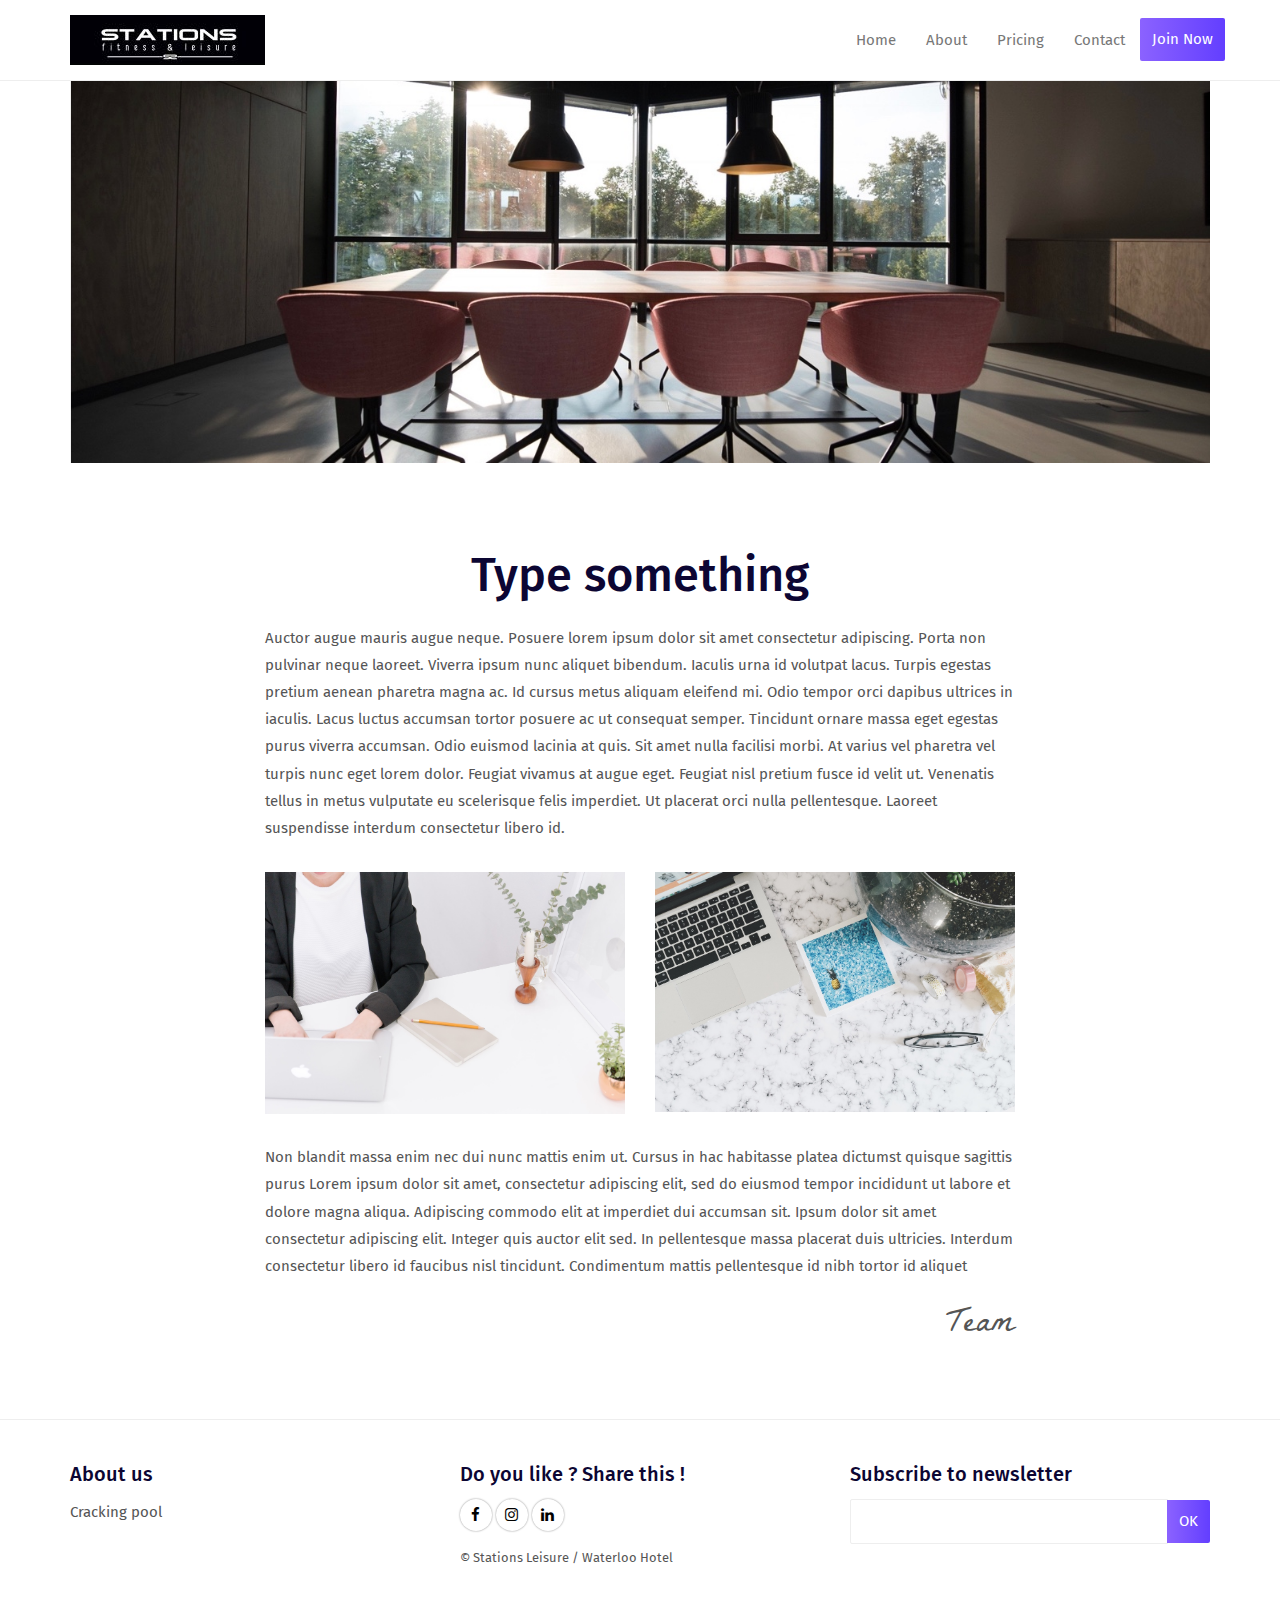
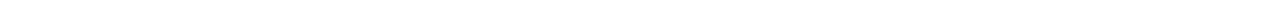
==== about.html @ 38d0b8b0 "Add files via upload" ====
<!DOCTYPE html>
<html lang="en">

<head>
  <meta charset="UTF-8">
  <meta content="IE=edge" http-equiv="X-UA-Compatible">
  <meta content="width=device-width,initial-scale=1" name="viewport">
  <meta content="description" name="description">
  <meta name="google" content="notranslate" />
  <meta content="Mashup templates have been developped by Orson.io team" name="author">

  <!-- Disable tap highlight on IE -->
  <meta name="msapplication-tap-highlight" content="no">
  
  <link href="./assets/apple-touch-icon.png" rel="apple-touch-icon">
  <link href="./assets/favicon.ico" rel="icon">

 

  <title>About</title>  

<link href="./main.a3f694c0.css" rel="stylesheet"></head>

<body>

 <!-- Add your content of header -->
<header>
  <nav class="navbar  navbar-fixed-top navbar-default">
    <div class="container">
      <div class="navbar-header">
        <button type="button" class="navbar-toggle uarr collapsed" data-toggle="collapse" data-target="#navbar-collapse-uarr">
          <span class="sr-only">Toggle navigation</span>
          <span class="icon-bar"></span>
          <span class="icon-bar"></span>
          <span class="icon-bar"></span>
        </button>
        <a class="navbar-brand" href="./index.html" title="">
          <img src="./assets/images/stations2.jpg" class="navbar-logo-img" alt="">
        </a>
      </div>

      <div class="collapse navbar-collapse" id="navbar-collapse-uarr">
        <ul class="nav navbar-nav navbar-right">
          <li><a href="./index.html" title="" class="active">Home</a></li>
          <li><a href="./about.html" title=""> About</a></li>
          <li><a href="./pricing.html" title=""> Pricing </a></li>
          <li><a href="./contact.html" title="">Contact</a></li>
          <li>
            <p>
              <a href="https://stationfitbyc.clubm.mobi/Member/Registration.mvc" class="btn btn-primary navbar-btn" title="">Join Now</a>
            </p>
          </li>
          
        </ul>
      </div>
    </div>
  </nav>
</header>




<div class="">
    <div class="container">
        <div class="row">

            <div class="col-xs-12">
               <img class="img-responsive" src="./assets/images/img-01.jpg">
            </div>
        </div>
    </div>
</div>

<div class="section-container">
    <div class="container">
        <div class="row">
               <div class="col-xs-12 col-md-8 col-md-offset-2">
                    <div class="text-center">
                    <h1>Type something</h1>
                     </div>   
                        <p class="section-container-spacer">Auctor augue mauris augue neque. Posuere lorem ipsum dolor sit amet consectetur adipiscing. Porta
                            non pulvinar neque laoreet. Viverra ipsum nunc aliquet bibendum. Iaculis urna id volutpat lacus.
                            Turpis egestas pretium aenean pharetra magna ac. Id cursus metus aliquam eleifend mi. Odio tempor
                            orci dapibus ultrices in iaculis. Lacus luctus accumsan tortor posuere ac ut consequat semper.
                            Tincidunt ornare massa eget egestas purus viverra accumsan. Odio euismod lacinia at quis. Sit
                            amet nulla facilisi morbi. At varius vel pharetra vel turpis nunc eget lorem dolor. Feugiat vivamus
                            at augue eget. Feugiat nisl pretium fusce id velit ut. Venenatis tellus in metus vulputate eu
                            scelerisque felis imperdiet. Ut placerat orci nulla pellentesque. Laoreet suspendisse interdum
                            consectetur libero id.
                        </p>

                    <div class="row section-container-spacer">
                        <div class="col-md-6">
                            <img class="img-responsive" src="./assets/images/img-03.jpg">
                        </div>
                        <div class="col-md-6">
                            <img class="img-responsive" src="./assets/images/img-02.jpg">
                        </div>
                    </div>

               </div>
               
                <div class="col-xs-12 col-md-8 col-md-offset-2">
              
                        <p>
                            Non blandit massa enim nec dui nunc mattis enim ut. Cursus in hac habitasse platea dictumst quisque sagittis
                            purus Lorem ipsum dolor sit amet, consectetur adipiscing elit, sed do eiusmod tempor incididunt
                            ut labore et dolore magna aliqua. Adipiscing commodo elit at imperdiet dui accumsan sit. Ipsum
                            dolor sit amet consectetur adipiscing elit. Integer quis auctor elit sed. In pellentesque massa
                            placerat duis ultricies. Interdum consectetur libero id faucibus nisl tincidunt. Condimentum
                            mattis pellentesque id nibh tortor id aliquet</p>
                            <small class="signature pull-right">Team</small>
                </div>
            </div>




        </div>

    </div>



</div>







<footer>
    <div class="section-container footer-container">
        <div class="container">
            <div class="row">
                    <div class="col-md-4">
                        <h4>About us</h4>
                        <p>Cracking pool</p>
                    </div>

                    <div class="col-md-4">
                        <h4>Do you like ? Share this !</h4>
                        <p>
                            <a href="https://www.facebook.com/stationsfitnessandleisure" class="social-round-icon white-round-icon fa-icon" title="">
                            <i class="fa fa-facebook" aria-hidden="true"></i>
                          </a>
                          <a href="https://www.instagram.com/stationsleisure/" class="social-round-icon white-round-icon fa-icon" title="">
                            <i class="fa fa-instagram" aria-hidden="true"></i>
                          </a>
                          <a href="https://www.linkedin.com/" class="social-round-icon white-round-icon fa-icon" title="">
                            <i class="fa fa-linkedin" aria-hidden="true"></i>
                          </a>
                        </p>
                        <p><small>© Stations Leisure / <a href="https://www.waterloo-hotel.info/" class="link-like-text">Waterloo Hotel</a></small></p>    
                    </div>

                    <div class="col-md-4">
                        <h4>Subscribe to newsletter</h4>
                        
                        <div class="form-group">
                            <div class="input-group">
                                <input type="text" class="form-control footer-input-text">
                                <div class="input-group-btn">
                                    <button type="button" class="btn btn-primary btn-newsletter ">OK</button>
                                </div>
                            </div>
                        </div>


                    </div>
            </div>
        </div>
    </div>
    </footer>

<script>
  document.addEventListener("DOMContentLoaded", function (event) {
    navActivePage();
  });
</script>

<!-- Google Analytics: change UA-XXXXX-X to be your site's ID 

<script>
  (function (i, s, o, g, r, a, m) {
    i['GoogleAnalyticsObject'] = r; i[r] = i[r] || function () {
      (i[r].q = i[r].q || []).push(arguments)
    }, i[r].l = 1 * new Date(); a = s.createElement(o),
      m = s.getElementsByTagName(o)[0]; a.async = 1; a.src = g; m.parentNode.insertBefore(a, m)
  })(window, document, 'script', '//www.google-analytics.com/analytics.js', 'ga');
  ga('create', 'UA-XXXXX-X', 'auto');
  ga('send', 'pageview');
</script>

--> 
<script type="text/javascript" src="./main.41beeca9.js"></script></body>

</html>
---- main.a3f694c0.css ----
@import url(https://fonts.googleapis.com/css?family=La+Belle+Aurore|Fira+Sans:400,700);@import url(https://maxcdn.bootstrapcdn.com/font-awesome/4.7.0/css/font-awesome.min.css);/*!
 * Bootstrap v3.3.7 (http://getbootstrap.com)
 * Copyright 2011-2016 Twitter, Inc.
 * Licensed under MIT (https://github.com/twbs/bootstrap/blob/master/LICENSE)
 */
/*! normalize.css v3.0.3 | MIT License | github.com/necolas/normalize.css */html{font-family:sans-serif;-ms-text-size-adjust:100%;-webkit-text-size-adjust:100%}body{margin:0}article,aside,details,figcaption,figure,footer,header,hgroup,main,menu,nav,section,summary{display:block}audio,canvas,progress,video{display:inline-block;vertical-align:baseline}audio:not([controls]){display:none;height:0}[hidden],template{display:none}a{background-color:transparent}a:active,a:hover{outline:0}abbr[title]{border-bottom:1px dotted}b,strong{font-weight:700}dfn{font-style:italic}h1{font-size:2em;margin:.67em 0}mark{background:#ff0;color:#000}small{font-size:80%}sub,sup{font-size:75%;line-height:0;position:relative;vertical-align:baseline}sup{top:-.5em}sub{bottom:-.25em}img{border:0}svg:not(:root){overflow:hidden}figure{margin:1em 40px}hr{box-sizing:content-box;height:0}pre{overflow:auto}code,kbd,pre,samp{font-family:monospace,monospace;font-size:1em}button,input,optgroup,select,textarea{color:inherit;font:inherit;margin:0}button{overflow:visible}button,select{text-transform:none}button,html input[type=button],input[type=reset],input[type=submit]{-webkit-appearance:button;cursor:pointer}button[disabled],html input[disabled]{cursor:default}button::-moz-focus-inner,input::-moz-focus-inner{border:0;padding:0}input{line-height:normal}input[type=checkbox],input[type=radio]{box-sizing:border-box;padding:0}input[type=number]::-webkit-inner-spin-button,input[type=number]::-webkit-outer-spin-button{height:auto}input[type=search]{-webkit-appearance:textfield;box-sizing:content-box}input[type=search]::-webkit-search-cancel-button,input[type=search]::-webkit-search-decoration{-webkit-appearance:none}fieldset{border:1px solid silver;margin:0 2px;padding:.35em .625em .75em}textarea{overflow:auto}optgroup{font-weight:700}table{border-collapse:collapse;border-spacing:0}td,th{padding:0}



/*! Source: https://github.com/h5bp/html5-boilerplate/blob/master/src/css/main.css */@media print{*,:after,:before{background:transparent!important;color:#000!important;box-shadow:none!important;text-shadow:none!important}a,a:visited{text-decoration:underline}a[href]:after{content:" (" attr(href) ")"}abbr[title]:after{content:" (" attr(title) ")"}a[href^="#"]:after,a[href^="javascript:"]:after{content:""}blockquote,pre{border:1px solid #999;page-break-inside:avoid}thead{display:table-header-group}img,tr{page-break-inside:avoid}img{max-width:100%!important}h2,h3,p{orphans:3;widows:3}h2,h3{page-break-after:avoid}.navbar{display:none}.btn>.caret,.dropup>.btn>.caret{border-top-color:#000!important}.label{border:1px solid #000}.table{border-collapse:collapse!important}.table td,.table th{background-color:#fff!important}.table-bordered td,.table-bordered th{border:1px solid #ddd!important}}*,:after,:before{-webkit-box-sizing:border-box;-moz-box-sizing:border-box;box-sizing:border-box}html{font-size:10px;-webkit-tap-highlight-color:transparent}body{font-family:Fira Sans,Helvetica,Arial,sans-serif;font-size:15px;line-height:1.81;color:#555;background-color:#fff}button,input,select,textarea{font-family:inherit;font-size:inherit;line-height:inherit}a{color:#8b62ff;text-decoration:none}a:focus,a:hover{color:#5216ff;text-decoration:underline}a:focus{outline:5px auto -webkit-focus-ring-color;outline-offset:-2px}figure{margin:0}img{vertical-align:middle}.img-responsive{display:block;max-width:100%;height:auto}.img-rounded{border-radius:2px}.img-thumbnail{padding:4px;line-height:1.81;background-color:#fff;border:1px solid #ddd;border-radius:2px;-webkit-transition:all .2s ease-in-out;-o-transition:all .2s ease-in-out;transition:all .2s ease-in-out;display:inline-block;max-width:100%;height:auto}.img-circle{border-radius:50%}hr{margin-top:27px;margin-bottom:27px;border:0;border-top:1px solid #eee}.sr-only{position:absolute;width:1px;height:1px;margin:-1px;padding:0;overflow:hidden;clip:rect(0,0,0,0);border:0}.sr-only-focusable:active,.sr-only-focusable:focus{position:static;width:auto;height:auto;margin:0;overflow:visible;clip:auto}[role=button]{cursor:pointer}.h1,.h2,.h3,.h4,.h5,.h6,h1,h2,h3,h4,h5,h6{font-family:inherit;font-weight:500;line-height:1.1;color:#0c0633}.h1 .small,.h1 small,.h2 .small,.h2 small,.h3 .small,.h3 small,.h4 .small,.h4 small,.h5 .small,.h5 small,.h6 .small,.h6 small,h1 .small,h1 small,h2 .small,h2 small,h3 .small,h3 small,h4 .small,h4 small,h5 .small,h5 small,h6 .small,h6 small{font-weight:400;line-height:1;color:#777}.h1,.h2,.h3,h1,h2,h3{margin-top:27px;margin-bottom:13.5px}.h1 .small,.h1 small,.h2 .small,.h2 small,.h3 .small,.h3 small,h1 .small,h1 small,h2 .small,h2 small,h3 .small,h3 small{font-size:65%}.h4,.h5,.h6,h4,h5,h6{margin-top:13.5px;margin-bottom:13.5px}.h4 .small,.h4 small,.h5 .small,.h5 small,.h6 .small,.h6 small,h4 .small,h4 small,h5 .small,h5 small,h6 .small,h6 small{font-size:75%}.h1,h1{font-size:47px}.h2,h2{font-size:35px}.h3,h3{font-size:27px}.h4,h4{font-size:20px}.h5,h5{font-size:15px}.h6,h6{font-size:13px}p{margin:0 0 13.5px}.lead{margin-bottom:27px;font-size:17px;font-weight:300;line-height:1.4}@media (min-width:768px){.lead{font-size:22.5px}}.small,small{font-size:86%}.mark,mark{background-color:#fcf8e3;padding:.2em}.text-left{text-align:left}.text-right{text-align:right}.text-center{text-align:center}.text-justify{text-align:justify}.text-nowrap{white-space:nowrap}.text-lowercase{text-transform:lowercase}.initialism,.text-uppercase{text-transform:uppercase}.text-capitalize{text-transform:capitalize}.text-muted{color:#777}.text-primary{color:#8b62ff}a.text-primary:focus,a.text-primary:hover{color:#652fff}.text-success{color:#fff}a.text-success:focus,a.text-success:hover{color:#e6e6e6}.text-info{color:#31708f}a.text-info:focus,a.text-info:hover{color:#245269}.text-warning{color:#8a6d3b}a.text-warning:focus,a.text-warning:hover{color:#66512c}.text-danger{color:#fff}a.text-danger:focus,a.text-danger:hover{color:#e6e6e6}.bg-primary{color:#fff;background-color:#8b62ff}a.bg-primary:focus,a.bg-primary:hover{background-color:#652fff}.bg-success{background-color:#005bff}a.bg-success:focus,a.bg-success:hover{background-color:#0049cc}.bg-info{background-color:#d9edf7}a.bg-info:focus,a.bg-info:hover{background-color:#afd9ee}.bg-warning{background-color:#fcf8e3}a.bg-warning:focus,a.bg-warning:hover{background-color:#f7ecb5}.bg-danger{background-color:#fe6767}a.bg-danger:focus,a.bg-danger:hover{background-color:#fe3434}.page-header{padding-bottom:12.5px;margin:54px 0 27px;border-bottom:1px solid #eee}ol,ul{margin-top:0;margin-bottom:13.5px}ol ol,ol ul,ul ol,ul ul{margin-bottom:0}.list-inline,.list-unstyled{padding-left:0;list-style:none}.list-inline{margin-left:-5px}.list-inline>li{display:inline-block;padding-left:5px;padding-right:5px}dl{margin-top:0;margin-bottom:27px}dd,dt{line-height:1.81}dt{font-weight:700}dd{margin-left:0}.dl-horizontal dd:after,.dl-horizontal dd:before{content:" ";display:table}.dl-horizontal dd:after{clear:both}@media (min-width:768px){.dl-horizontal dt{float:left;width:160px;clear:left;text-align:right;overflow:hidden;text-overflow:ellipsis;white-space:nowrap}.dl-horizontal dd{margin-left:180px}}abbr[data-original-title],abbr[title]{cursor:help;border-bottom:1px dotted #777}.initialism{font-size:90%}blockquote{padding:13.5px 27px;margin:0 0 27px;font-size:18.75px;border-left:5px solid #eee}blockquote ol:last-child,blockquote p:last-child,blockquote ul:last-child{margin-bottom:0}blockquote .small,blockquote footer,blockquote small{display:block;font-size:80%;line-height:1.81;color:#777}blockquote .small:before,blockquote footer:before,blockquote small:before{content:"\2014   \A0"}.blockquote-reverse,blockquote.pull-right{padding-right:15px;padding-left:0;border-right:5px solid #eee;border-left:0;text-align:right}.blockquote-reverse .small:before,.blockquote-reverse footer:before,.blockquote-reverse small:before,blockquote.pull-right .small:before,blockquote.pull-right footer:before,blockquote.pull-right small:before{content:""}.blockquote-reverse .small:after,.blockquote-reverse footer:after,.blockquote-reverse small:after,blockquote.pull-right .small:after,blockquote.pull-right footer:after,blockquote.pull-right small:after{content:"\A0   \2014"}address{margin-bottom:27px;font-style:normal;line-height:1.81}code,kbd,pre,samp{font-family:Menlo,Monaco,Consolas,Courier New,monospace}code{color:#c7254e;background-color:#f9f2f4}code,kbd{padding:2px 4px;font-size:90%;border-radius:2px}kbd{color:#fff;background-color:#333;box-shadow:inset 0 -1px 0 rgba(0,0,0,.25)}kbd kbd{padding:0;font-size:100%;font-weight:700;box-shadow:none}pre{display:block;padding:13px;margin:0 0 13.5px;font-size:14px;line-height:1.81;word-break:break-all;word-wrap:break-word;color:#333;background-color:#f5f5f5;border:1px solid #ccc;border-radius:2px}pre code{padding:0;font-size:inherit;color:inherit;white-space:pre-wrap;background-color:transparent;border-radius:0}.pre-scrollable{max-height:340px;overflow-y:scroll}.container{margin-right:auto;margin-left:auto;padding-left:15px;padding-right:15px}.container:after,.container:before{content:" ";display:table}.container:after{clear:both}@media (min-width:768px){.container{width:750px}}@media (min-width:992px){.container{width:970px}}@media (min-width:1200px){.container{width:1170px}}.container-fluid{margin-right:auto;margin-left:auto;padding-left:15px;padding-right:15px}.container-fluid:after,.container-fluid:before{content:" ";display:table}.container-fluid:after{clear:both}.row{margin-left:-15px;margin-right:-15px}.row:after,.row:before{content:" ";display:table}.row:after{clear:both}.col-lg-1,.col-lg-2,.col-lg-3,.col-lg-4,.col-lg-5,.col-lg-6,.col-lg-7,.col-lg-8,.col-lg-9,.col-lg-10,.col-lg-11,.col-lg-12,.col-md-1,.col-md-2,.col-md-3,.col-md-4,.col-md-5,.col-md-6,.col-md-7,.col-md-8,.col-md-9,.col-md-10,.col-md-11,.col-md-12,.col-sm-1,.col-sm-2,.col-sm-3,.col-sm-4,.col-sm-5,.col-sm-6,.col-sm-7,.col-sm-8,.col-sm-9,.col-sm-10,.col-sm-11,.col-sm-12,.col-xs-1,.col-xs-2,.col-xs-3,.col-xs-4,.col-xs-5,.col-xs-6,.col-xs-7,.col-xs-8,.col-xs-9,.col-xs-10,.col-xs-11,.col-xs-12{position:relative;min-height:1px;padding-left:15px;padding-right:15px}.col-xs-1,.col-xs-2,.col-xs-3,.col-xs-4,.col-xs-5,.col-xs-6,.col-xs-7,.col-xs-8,.col-xs-9,.col-xs-10,.col-xs-11,.col-xs-12{float:left}.col-xs-1{width:8.33333%}.col-xs-2{width:16.66667%}.col-xs-3{width:25%}.col-xs-4{width:33.33333%}.col-xs-5{width:41.66667%}.col-xs-6{width:50%}.col-xs-7{width:58.33333%}.col-xs-8{width:66.66667%}.col-xs-9{width:75%}.col-xs-10{width:83.33333%}.col-xs-11{width:91.66667%}.col-xs-12{width:100%}.col-xs-pull-0{right:auto}.col-xs-pull-1{right:8.33333%}.col-xs-pull-2{right:16.66667%}.col-xs-pull-3{right:25%}.col-xs-pull-4{right:33.33333%}.col-xs-pull-5{right:41.66667%}.col-xs-pull-6{right:50%}.col-xs-pull-7{right:58.33333%}.col-xs-pull-8{right:66.66667%}.col-xs-pull-9{right:75%}.col-xs-pull-10{right:83.33333%}.col-xs-pull-11{right:91.66667%}.col-xs-pull-12{right:100%}.col-xs-push-0{left:auto}.col-xs-push-1{left:8.33333%}.col-xs-push-2{left:16.66667%}.col-xs-push-3{left:25%}.col-xs-push-4{left:33.33333%}.col-xs-push-5{left:41.66667%}.col-xs-push-6{left:50%}.col-xs-push-7{left:58.33333%}.col-xs-push-8{left:66.66667%}.col-xs-push-9{left:75%}.col-xs-push-10{left:83.33333%}.col-xs-push-11{left:91.66667%}.col-xs-push-12{left:100%}.col-xs-offset-0{margin-left:0}.col-xs-offset-1{margin-left:8.33333%}.col-xs-offset-2{margin-left:16.66667%}.col-xs-offset-3{margin-left:25%}.col-xs-offset-4{margin-left:33.33333%}.col-xs-offset-5{margin-left:41.66667%}.col-xs-offset-6{margin-left:50%}.col-xs-offset-7{margin-left:58.33333%}.col-xs-offset-8{margin-left:66.66667%}.col-xs-offset-9{margin-left:75%}.col-xs-offset-10{margin-left:83.33333%}.col-xs-offset-11{margin-left:91.66667%}.col-xs-offset-12{margin-left:100%}@media (min-width:768px){.col-sm-1,.col-sm-2,.col-sm-3,.col-sm-4,.col-sm-5,.col-sm-6,.col-sm-7,.col-sm-8,.col-sm-9,.col-sm-10,.col-sm-11,.col-sm-12{float:left}.col-sm-1{width:8.33333%}.col-sm-2{width:16.66667%}.col-sm-3{width:25%}.col-sm-4{width:33.33333%}.col-sm-5{width:41.66667%}.col-sm-6{width:50%}.col-sm-7{width:58.33333%}.col-sm-8{width:66.66667%}.col-sm-9{width:75%}.col-sm-10{width:83.33333%}.col-sm-11{width:91.66667%}.col-sm-12{width:100%}.col-sm-pull-0{right:auto}.col-sm-pull-1{right:8.33333%}.col-sm-pull-2{right:16.66667%}.col-sm-pull-3{right:25%}.col-sm-pull-4{right:33.33333%}.col-sm-pull-5{right:41.66667%}.col-sm-pull-6{right:50%}.col-sm-pull-7{right:58.33333%}.col-sm-pull-8{right:66.66667%}.col-sm-pull-9{right:75%}.col-sm-pull-10{right:83.33333%}.col-sm-pull-11{right:91.66667%}.col-sm-pull-12{right:100%}.col-sm-push-0{left:auto}.col-sm-push-1{left:8.33333%}.col-sm-push-2{left:16.66667%}.col-sm-push-3{left:25%}.col-sm-push-4{left:33.33333%}.col-sm-push-5{left:41.66667%}.col-sm-push-6{left:50%}.col-sm-push-7{left:58.33333%}.col-sm-push-8{left:66.66667%}.col-sm-push-9{left:75%}.col-sm-push-10{left:83.33333%}.col-sm-push-11{left:91.66667%}.col-sm-push-12{left:100%}.col-sm-offset-0{margin-left:0}.col-sm-offset-1{margin-left:8.33333%}.col-sm-offset-2{margin-left:16.66667%}.col-sm-offset-3{margin-left:25%}.col-sm-offset-4{margin-left:33.33333%}.col-sm-offset-5{margin-left:41.66667%}.col-sm-offset-6{margin-left:50%}.col-sm-offset-7{margin-left:58.33333%}.col-sm-offset-8{margin-left:66.66667%}.col-sm-offset-9{margin-left:75%}.col-sm-offset-10{margin-left:83.33333%}.col-sm-offset-11{margin-left:91.66667%}.col-sm-offset-12{margin-left:100%}}@media (min-width:992px){.col-md-1,.col-md-2,.col-md-3,.col-md-4,.col-md-5,.col-md-6,.col-md-7,.col-md-8,.col-md-9,.col-md-10,.col-md-11,.col-md-12{float:left}.col-md-1{width:8.33333%}.col-md-2{width:16.66667%}.col-md-3{width:25%}.col-md-4{width:33.33333%}.col-md-5{width:41.66667%}.col-md-6{width:50%}.col-md-7{width:58.33333%}.col-md-8{width:66.66667%}.col-md-9{width:75%}.col-md-10{width:83.33333%}.col-md-11{width:91.66667%}.col-md-12{width:100%}.col-md-pull-0{right:auto}.col-md-pull-1{right:8.33333%}.col-md-pull-2{right:16.66667%}.col-md-pull-3{right:25%}.col-md-pull-4{right:33.33333%}.col-md-pull-5{right:41.66667%}.col-md-pull-6{right:50%}.col-md-pull-7{right:58.33333%}.col-md-pull-8{right:66.66667%}.col-md-pull-9{right:75%}.col-md-pull-10{right:83.33333%}.col-md-pull-11{right:91.66667%}.col-md-pull-12{right:100%}.col-md-push-0{left:auto}.col-md-push-1{left:8.33333%}.col-md-push-2{left:16.66667%}.col-md-push-3{left:25%}.col-md-push-4{left:33.33333%}.col-md-push-5{left:41.66667%}.col-md-push-6{left:50%}.col-md-push-7{left:58.33333%}.col-md-push-8{left:66.66667%}.col-md-push-9{left:75%}.col-md-push-10{left:83.33333%}.col-md-push-11{left:91.66667%}.col-md-push-12{left:100%}.col-md-offset-0{margin-left:0}.col-md-offset-1{margin-left:8.33333%}.col-md-offset-2{margin-left:16.66667%}.col-md-offset-3{margin-left:25%}.col-md-offset-4{margin-left:33.33333%}.col-md-offset-5{margin-left:41.66667%}.col-md-offset-6{margin-left:50%}.col-md-offset-7{margin-left:58.33333%}.col-md-offset-8{margin-left:66.66667%}.col-md-offset-9{margin-left:75%}.col-md-offset-10{margin-left:83.33333%}.col-md-offset-11{margin-left:91.66667%}.col-md-offset-12{margin-left:100%}}@media (min-width:1200px){.col-lg-1,.col-lg-2,.col-lg-3,.col-lg-4,.col-lg-5,.col-lg-6,.col-lg-7,.col-lg-8,.col-lg-9,.col-lg-10,.col-lg-11,.col-lg-12{float:left}.col-lg-1{width:8.33333%}.col-lg-2{width:16.66667%}.col-lg-3{width:25%}.col-lg-4{width:33.33333%}.col-lg-5{width:41.66667%}.col-lg-6{width:50%}.col-lg-7{width:58.33333%}.col-lg-8{width:66.66667%}.col-lg-9{width:75%}.col-lg-10{width:83.33333%}.col-lg-11{width:91.66667%}.col-lg-12{width:100%}.col-lg-pull-0{right:auto}.col-lg-pull-1{right:8.33333%}.col-lg-pull-2{right:16.66667%}.col-lg-pull-3{right:25%}.col-lg-pull-4{right:33.33333%}.col-lg-pull-5{right:41.66667%}.col-lg-pull-6{right:50%}.col-lg-pull-7{right:58.33333%}.col-lg-pull-8{right:66.66667%}.col-lg-pull-9{right:75%}.col-lg-pull-10{right:83.33333%}.col-lg-pull-11{right:91.66667%}.col-lg-pull-12{right:100%}.col-lg-push-0{left:auto}.col-lg-push-1{left:8.33333%}.col-lg-push-2{left:16.66667%}.col-lg-push-3{left:25%}.col-lg-push-4{left:33.33333%}.col-lg-push-5{left:41.66667%}.col-lg-push-6{left:50%}.col-lg-push-7{left:58.33333%}.col-lg-push-8{left:66.66667%}.col-lg-push-9{left:75%}.col-lg-push-10{left:83.33333%}.col-lg-push-11{left:91.66667%}.col-lg-push-12{left:100%}.col-lg-offset-0{margin-left:0}.col-lg-offset-1{margin-left:8.33333%}.col-lg-offset-2{margin-left:16.66667%}.col-lg-offset-3{margin-left:25%}.col-lg-offset-4{margin-left:33.33333%}.col-lg-offset-5{margin-left:41.66667%}.col-lg-offset-6{margin-left:50%}.col-lg-offset-7{margin-left:58.33333%}.col-lg-offset-8{margin-left:66.66667%}.col-lg-offset-9{margin-left:75%}.col-lg-offset-10{margin-left:83.33333%}.col-lg-offset-11{margin-left:91.66667%}.col-lg-offset-12{margin-left:100%}}table{background-color:transparent}caption{padding-top:8px;padding-bottom:8px;color:#777}caption,th{text-align:left}.table{width:100%;max-width:100%;margin-bottom:27px}.table>tbody>tr>td,.table>tbody>tr>th,.table>tfoot>tr>td,.table>tfoot>tr>th,.table>thead>tr>td,.table>thead>tr>th{padding:8px;line-height:1.81;vertical-align:top;border-top:1px solid #ddd}.table>thead>tr>th{vertical-align:bottom;border-bottom:2px solid #ddd}.table>caption+thead>tr:first-child>td,.table>caption+thead>tr:first-child>th,.table>colgroup+thead>tr:first-child>td,.table>colgroup+thead>tr:first-child>th,.table>thead:first-child>tr:first-child>td,.table>thead:first-child>tr:first-child>th{border-top:0}.table>tbody+tbody{border-top:2px solid #ddd}.table .table{background-color:#fff}.table-condensed>tbody>tr>td,.table-condensed>tbody>tr>th,.table-condensed>tfoot>tr>td,.table-condensed>tfoot>tr>th,.table-condensed>thead>tr>td,.table-condensed>thead>tr>th{padding:5px}.table-bordered,.table-bordered>tbody>tr>td,.table-bordered>tbody>tr>th,.table-bordered>tfoot>tr>td,.table-bordered>tfoot>tr>th,.table-bordered>thead>tr>td,.table-bordered>thead>tr>th{border:1px solid #ddd}.table-bordered>thead>tr>td,.table-bordered>thead>tr>th{border-bottom-width:2px}.table-striped>tbody>tr:nth-of-type(odd){background-color:#f9f9f9}.table-hover>tbody>tr:hover{background-color:#f5f5f5}table col[class*=col-]{position:static;float:none;display:table-column}table td[class*=col-],table th[class*=col-]{position:static;float:none;display:table-cell}.table>tbody>tr.active>td,.table>tbody>tr.active>th,.table>tbody>tr>td.active,.table>tbody>tr>th.active,.table>tfoot>tr.active>td,.table>tfoot>tr.active>th,.table>tfoot>tr>td.active,.table>tfoot>tr>th.active,.table>thead>tr.active>td,.table>thead>tr.active>th,.table>thead>tr>td.active,.table>thead>tr>th.active{background-color:#f5f5f5}.table-hover>tbody>tr.active:hover>td,.table-hover>tbody>tr.active:hover>th,.table-hover>tbody>tr:hover>.active,.table-hover>tbody>tr>td.active:hover,.table-hover>tbody>tr>th.active:hover{background-color:#e8e8e8}.table>tbody>tr.success>td,.table>tbody>tr.success>th,.table>tbody>tr>td.success,.table>tbody>tr>th.success,.table>tfoot>tr.success>td,.table>tfoot>tr.success>th,.table>tfoot>tr>td.success,.table>tfoot>tr>th.success,.table>thead>tr.success>td,.table>thead>tr.success>th,.table>thead>tr>td.success,.table>thead>tr>th.success{background-color:#005bff}.table-hover>tbody>tr.success:hover>td,.table-hover>tbody>tr.success:hover>th,.table-hover>tbody>tr:hover>.success,.table-hover>tbody>tr>td.success:hover,.table-hover>tbody>tr>th.success:hover{background-color:#0052e6}.table>tbody>tr.info>td,.table>tbody>tr.info>th,.table>tbody>tr>td.info,.table>tbody>tr>th.info,.table>tfoot>tr.info>td,.table>tfoot>tr.info>th,.table>tfoot>tr>td.info,.table>tfoot>tr>th.info,.table>thead>tr.info>td,.table>thead>tr.info>th,.table>thead>tr>td.info,.table>thead>tr>th.info{background-color:#d9edf7}.table-hover>tbody>tr.info:hover>td,.table-hover>tbody>tr.info:hover>th,.table-hover>tbody>tr:hover>.info,.table-hover>tbody>tr>td.info:hover,.table-hover>tbody>tr>th.info:hover{background-color:#c4e3f3}.table>tbody>tr.warning>td,.table>tbody>tr.warning>th,.table>tbody>tr>td.warning,.table>tbody>tr>th.warning,.table>tfoot>tr.warning>td,.table>tfoot>tr.warning>th,.table>tfoot>tr>td.warning,.table>tfoot>tr>th.warning,.table>thead>tr.warning>td,.table>thead>tr.warning>th,.table>thead>tr>td.warning,.table>thead>tr>th.warning{background-color:#fcf8e3}.table-hover>tbody>tr.warning:hover>td,.table-hover>tbody>tr.warning:hover>th,.table-hover>tbody>tr:hover>.warning,.table-hover>tbody>tr>td.warning:hover,.table-hover>tbody>tr>th.warning:hover{background-color:#faf2cc}.table>tbody>tr.danger>td,.table>tbody>tr.danger>th,.table>tbody>tr>td.danger,.table>tbody>tr>th.danger,.table>tfoot>tr.danger>td,.table>tfoot>tr.danger>th,.table>tfoot>tr>td.danger,.table>tfoot>tr>th.danger,.table>thead>tr.danger>td,.table>thead>tr.danger>th,.table>thead>tr>td.danger,.table>thead>tr>th.danger{background-color:#fe6767}.table-hover>tbody>tr.danger:hover>td,.table-hover>tbody>tr.danger:hover>th,.table-hover>tbody>tr:hover>.danger,.table-hover>tbody>tr>td.danger:hover,.table-hover>tbody>tr>th.danger:hover{background-color:#fe4e4e}.table-responsive{overflow-x:auto;min-height:.01%}@media screen and (max-width:767px){.table-responsive{width:100%;margin-bottom:20.25px;overflow-y:hidden;-ms-overflow-style:-ms-autohiding-scrollbar;border:1px solid #ddd}.table-responsive>.table{margin-bottom:0}.table-responsive>.table>tbody>tr>td,.table-responsive>.table>tbody>tr>th,.table-responsive>.table>tfoot>tr>td,.table-responsive>.table>tfoot>tr>th,.table-responsive>.table>thead>tr>td,.table-responsive>.table>thead>tr>th{white-space:nowrap}.table-responsive>.table-bordered{border:0}.table-responsive>.table-bordered>tbody>tr>td:first-child,.table-responsive>.table-bordered>tbody>tr>th:first-child,.table-responsive>.table-bordered>tfoot>tr>td:first-child,.table-responsive>.table-bordered>tfoot>tr>th:first-child,.table-responsive>.table-bordered>thead>tr>td:first-child,.table-responsive>.table-bordered>thead>tr>th:first-child{border-left:0}.table-responsive>.table-bordered>tbody>tr>td:last-child,.table-responsive>.table-bordered>tbody>tr>th:last-child,.table-responsive>.table-bordered>tfoot>tr>td:last-child,.table-responsive>.table-bordered>tfoot>tr>th:last-child,.table-responsive>.table-bordered>thead>tr>td:last-child,.table-responsive>.table-bordered>thead>tr>th:last-child{border-right:0}.table-responsive>.table-bordered>tbody>tr:last-child>td,.table-responsive>.table-bordered>tbody>tr:last-child>th,.table-responsive>.table-bordered>tfoot>tr:last-child>td,.table-responsive>.table-bordered>tfoot>tr:last-child>th{border-bottom:0}}fieldset{margin:0;min-width:0}fieldset,legend{padding:0;border:0}legend{display:block;width:100%;margin-bottom:27px;font-size:22.5px;line-height:inherit;color:#333;border-bottom:1px solid #e5e5e5}label{display:inline-block;max-width:100%;margin-bottom:5px;font-weight:700}input[type=search]{-webkit-box-sizing:border-box;-moz-box-sizing:border-box;box-sizing:border-box}input[type=checkbox],input[type=radio]{margin:4px 0 0;margin-top:1px\9;line-height:normal}input[type=file]{display:block}input[type=range]{display:block;width:100%}select[multiple],select[size]{height:auto}input[type=checkbox]:focus,input[type=file]:focus,input[type=radio]:focus{outline:5px auto -webkit-focus-ring-color;outline-offset:-2px}output{padding-top:9px}.form-control,output{display:block;font-size:15px;line-height:1.81;color:#555}.form-control{width:100%;height:45px;padding:8px 12px;background-color:#fff;background-image:none;border:1px solid #eee;border-radius:2px;-webkit-box-shadow:inset 0 1px 1px rgba(0,0,0,.075);box-shadow:inset 0 1px 1px rgba(0,0,0,.075);-webkit-transition:border-color .15s ease-in-out,box-shadow .15s ease-in-out;-o-transition:border-color ease-in-out .15s,box-shadow ease-in-out .15s;transition:border-color .15s ease-in-out,box-shadow .15s ease-in-out}.form-control:focus{border-color:#66afe9;outline:0;-webkit-box-shadow:inset 0 1px 1px rgba(0,0,0,.075),0 0 8px rgba(102,175,233,.6);box-shadow:inset 0 1px 1px rgba(0,0,0,.075),0 0 8px rgba(102,175,233,.6)}.form-control::-moz-placeholder{color:#999;opacity:1}.form-control:-ms-input-placeholder{color:#999}.form-control::-webkit-input-placeholder{color:#999}.form-control::-ms-expand{border:0;background-color:transparent}.form-control[disabled],.form-control[readonly],fieldset[disabled] .form-control{background-color:#eee;opacity:1}.form-control[disabled],fieldset[disabled] .form-control{cursor:not-allowed}textarea.form-control{height:auto}input[type=search]{-webkit-appearance:none}@media screen and (-webkit-min-device-pixel-ratio:0){input[type=date].form-control,input[type=datetime-local].form-control,input[type=month].form-control,input[type=time].form-control{line-height:45px}.input-group-sm>.input-group-btn>input[type=date].btn,.input-group-sm>.input-group-btn>input[type=datetime-local].btn,.input-group-sm>.input-group-btn>input[type=month].btn,.input-group-sm>.input-group-btn>input[type=time].btn,.input-group-sm>input[type=date].form-control,.input-group-sm>input[type=date].input-group-addon,.input-group-sm>input[type=datetime-local].form-control,.input-group-sm>input[type=datetime-local].input-group-addon,.input-group-sm>input[type=month].form-control,.input-group-sm>input[type=month].input-group-addon,.input-group-sm>input[type=time].form-control,.input-group-sm>input[type=time].input-group-addon,.input-group-sm input[type=date],.input-group-sm input[type=datetime-local],.input-group-sm input[type=month],.input-group-sm input[type=time],input[type=date].input-sm,input[type=datetime-local].input-sm,input[type=month].input-sm,input[type=time].input-sm{line-height:33px}.input-group-lg>.input-group-btn>input[type=date].btn,.input-group-lg>.input-group-btn>input[type=datetime-local].btn,.input-group-lg>.input-group-btn>input[type=month].btn,.input-group-lg>.input-group-btn>input[type=time].btn,.input-group-lg>input[type=date].form-control,.input-group-lg>input[type=date].input-group-addon,.input-group-lg>input[type=datetime-local].form-control,.input-group-lg>input[type=datetime-local].input-group-addon,.input-group-lg>input[type=month].form-control,.input-group-lg>input[type=month].input-group-addon,.input-group-lg>input[type=time].form-control,.input-group-lg>input[type=time].input-group-addon,.input-group-lg input[type=date],.input-group-lg input[type=datetime-local],.input-group-lg input[type=month],.input-group-lg input[type=time],input[type=date].input-lg,input[type=datetime-local].input-lg,input[type=month].input-lg,input[type=time].input-lg{line-height:52px}}.form-group{margin-bottom:15px}.checkbox,.radio{position:relative;display:block;margin-top:10px;margin-bottom:10px}.checkbox label,.radio label{min-height:27px;padding-left:20px;margin-bottom:0;font-weight:400;cursor:pointer}.checkbox-inline input[type=checkbox],.checkbox input[type=checkbox],.radio-inline input[type=radio],.radio input[type=radio]{position:absolute;margin-left:-20px;margin-top:4px\9}.checkbox+.checkbox,.radio+.radio{margin-top:-5px}.checkbox-inline,.radio-inline{position:relative;display:inline-block;padding-left:20px;margin-bottom:0;vertical-align:middle;font-weight:400;cursor:pointer}.checkbox-inline+.checkbox-inline,.radio-inline+.radio-inline{margin-top:0;margin-left:10px}.checkbox-inline.disabled,.checkbox.disabled label,.radio-inline.disabled,.radio.disabled label,fieldset[disabled] .checkbox-inline,fieldset[disabled] .checkbox label,fieldset[disabled] .radio-inline,fieldset[disabled] .radio label,fieldset[disabled] input[type=checkbox],fieldset[disabled] input[type=radio],input[type=checkbox].disabled,input[type=checkbox][disabled],input[type=radio].disabled,input[type=radio][disabled]{cursor:not-allowed}.form-control-static{padding-top:9px;padding-bottom:9px;margin-bottom:0;min-height:42px}.form-control-static.input-lg,.form-control-static.input-sm,.input-group-lg>.form-control-static.form-control,.input-group-lg>.form-control-static.input-group-addon,.input-group-lg>.input-group-btn>.form-control-static.btn,.input-group-sm>.form-control-static.form-control,.input-group-sm>.form-control-static.input-group-addon,.input-group-sm>.input-group-btn>.form-control-static.btn{padding-left:0;padding-right:0}.input-group-sm>.form-control,.input-group-sm>.input-group-addon,.input-group-sm>.input-group-btn>.btn,.input-sm{height:33px;padding:6px 10px;font-size:13px;line-height:1.5;border-radius:2px}.input-group-sm>.input-group-btn>select.btn,.input-group-sm>select.form-control,.input-group-sm>select.input-group-addon,select.input-sm{height:33px;line-height:33px}.input-group-sm>.input-group-btn>select[multiple].btn,.input-group-sm>.input-group-btn>textarea.btn,.input-group-sm>select[multiple].form-control,.input-group-sm>select[multiple].input-group-addon,.input-group-sm>textarea.form-control,.input-group-sm>textarea.input-group-addon,select[multiple].input-sm,textarea.input-sm{height:auto}.form-group-sm .form-control{height:33px;padding:6px 10px;font-size:13px;line-height:1.5;border-radius:2px}.form-group-sm select.form-control{height:33px;line-height:33px}.form-group-sm select[multiple].form-control,.form-group-sm textarea.form-control{height:auto}.form-group-sm .form-control-static{height:33px;min-height:40px;padding:7px 10px;font-size:13px;line-height:1.5}.input-group-lg>.form-control,.input-group-lg>.input-group-addon,.input-group-lg>.input-group-btn>.btn,.input-lg{height:52px;padding:12px 16px;font-size:19px;line-height:1.33333;border-radius:2px}.input-group-lg>.input-group-btn>select.btn,.input-group-lg>select.form-control,.input-group-lg>select.input-group-addon,select.input-lg{height:52px;line-height:52px}.input-group-lg>.input-group-btn>select[multiple].btn,.input-group-lg>.input-group-btn>textarea.btn,.input-group-lg>select[multiple].form-control,.input-group-lg>select[multiple].input-group-addon,.input-group-lg>textarea.form-control,.input-group-lg>textarea.input-group-addon,select[multiple].input-lg,textarea.input-lg{height:auto}.form-group-lg .form-control{height:52px;padding:12px 16px;font-size:19px;line-height:1.33333;border-radius:2px}.form-group-lg select.form-control{height:52px;line-height:52px}.form-group-lg select[multiple].form-control,.form-group-lg textarea.form-control{height:auto}.form-group-lg .form-control-static{height:52px;min-height:46px;padding:13px 16px;font-size:19px;line-height:1.33333}.has-feedback{position:relative}.has-feedback .form-control{padding-right:56.25px}.form-control-feedback{position:absolute;top:0;right:0;z-index:2;display:block;width:45px;height:45px;line-height:45px;text-align:center;pointer-events:none}.form-group-lg .form-control+.form-control-feedback,.input-group-lg+.form-control-feedback,.input-group-lg>.form-control+.form-control-feedback,.input-group-lg>.input-group-addon+.form-control-feedback,.input-group-lg>.input-group-btn>.btn+.form-control-feedback,.input-lg+.form-control-feedback{width:52px;height:52px;line-height:52px}.form-group-sm .form-control+.form-control-feedback,.input-group-sm+.form-control-feedback,.input-group-sm>.form-control+.form-control-feedback,.input-group-sm>.input-group-addon+.form-control-feedback,.input-group-sm>.input-group-btn>.btn+.form-control-feedback,.input-sm+.form-control-feedback{width:33px;height:33px;line-height:33px}.has-success .checkbox,.has-success .checkbox-inline,.has-success.checkbox-inline label,.has-success.checkbox label,.has-success .control-label,.has-success .help-block,.has-success .radio,.has-success .radio-inline,.has-success.radio-inline label,.has-success.radio label{color:#fff}.has-success .form-control{border-color:#fff;-webkit-box-shadow:inset 0 1px 1px rgba(0,0,0,.075);box-shadow:inset 0 1px 1px rgba(0,0,0,.075)}.has-success .form-control:focus{border-color:#e6e6e6;-webkit-box-shadow:inset 0 1px 1px rgba(0,0,0,.075),0 0 6px #fff;box-shadow:inset 0 1px 1px rgba(0,0,0,.075),0 0 6px #fff}.has-success .input-group-addon{color:#fff;border-color:#fff;background-color:#005bff}.has-success .form-control-feedback{color:#fff}.has-warning .checkbox,.has-warning .checkbox-inline,.has-warning.checkbox-inline label,.has-warning.checkbox label,.has-warning .control-label,.has-warning .help-block,.has-warning .radio,.has-warning .radio-inline,.has-warning.radio-inline label,.has-warning.radio label{color:#8a6d3b}.has-warning .form-control{border-color:#8a6d3b;-webkit-box-shadow:inset 0 1px 1px rgba(0,0,0,.075);box-shadow:inset 0 1px 1px rgba(0,0,0,.075)}.has-warning .form-control:focus{border-color:#66512c;-webkit-box-shadow:inset 0 1px 1px rgba(0,0,0,.075),0 0 6px #c0a16b;box-shadow:inset 0 1px 1px rgba(0,0,0,.075),0 0 6px #c0a16b}.has-warning .input-group-addon{color:#8a6d3b;border-color:#8a6d3b;background-color:#fcf8e3}.has-warning .form-control-feedback{color:#8a6d3b}.has-error .checkbox,.has-error .checkbox-inline,.has-error.checkbox-inline label,.has-error.checkbox label,.has-error .control-label,.has-error .help-block,.has-error .radio,.has-error .radio-inline,.has-error.radio-inline label,.has-error.radio label{color:#fff}.has-error .form-control{border-color:#fff;-webkit-box-shadow:inset 0 1px 1px rgba(0,0,0,.075);box-shadow:inset 0 1px 1px rgba(0,0,0,.075)}.has-error .form-control:focus{border-color:#e6e6e6;-webkit-box-shadow:inset 0 1px 1px rgba(0,0,0,.075),0 0 6px #fff;box-shadow:inset 0 1px 1px rgba(0,0,0,.075),0 0 6px #fff}.has-error .input-group-addon{color:#fff;border-color:#fff;background-color:#fe6767}.has-error .form-control-feedback{color:#fff}.has-feedback label~.form-control-feedback{top:32px}.has-feedback label.sr-only~.form-control-feedback{top:0}.help-block{display:block;margin-top:5px;margin-bottom:10px;color:#959595}@media (min-width:768px){.form-inline .form-group{display:inline-block;margin-bottom:0;vertical-align:middle}.form-inline .form-control{display:inline-block;width:auto;vertical-align:middle}.form-inline .form-control-static{display:inline-block}.form-inline .input-group{display:inline-table;vertical-align:middle}.form-inline .input-group .form-control,.form-inline .input-group .input-group-addon,.form-inline .input-group .input-group-btn{width:auto}.form-inline .input-group>.form-control{width:100%}.form-inline .control-label{margin-bottom:0;vertical-align:middle}.form-inline .checkbox,.form-inline .radio{display:inline-block;margin-top:0;margin-bottom:0;vertical-align:middle}.form-inline .checkbox label,.form-inline .radio label{padding-left:0}.form-inline .checkbox input[type=checkbox],.form-inline .radio input[type=radio]{position:relative;margin-left:0}.form-inline .has-feedback .form-control-feedback{top:0}}.form-horizontal .checkbox,.form-horizontal .checkbox-inline,.form-horizontal .radio,.form-horizontal .radio-inline{margin-top:0;margin-bottom:0;padding-top:9px}.form-horizontal .checkbox,.form-horizontal .radio{min-height:36px}.form-horizontal .form-group{margin-left:-15px;margin-right:-15px}.form-horizontal .form-group:after,.form-horizontal .form-group:before{content:" ";display:table}.form-horizontal .form-group:after{clear:both}@media (min-width:768px){.form-horizontal .control-label{text-align:right;margin-bottom:0;padding-top:9px}}.form-horizontal .has-feedback .form-control-feedback{right:15px}@media (min-width:768px){.form-horizontal .form-group-lg .control-label{padding-top:13px;font-size:19px}}@media (min-width:768px){.form-horizontal .form-group-sm .control-label{padding-top:7px;font-size:13px}}.btn{display:inline-block;margin-bottom:0;font-weight:400;text-align:center;vertical-align:middle;touch-action:manipulation;cursor:pointer;background-image:none;border:1px solid transparent;white-space:nowrap;padding:8px 12px;font-size:15px;line-height:1.81;border-radius:2px;-webkit-user-select:none;-moz-user-select:none;-ms-user-select:none;user-select:none}.btn.active.focus,.btn.active:focus,.btn.focus,.btn:active.focus,.btn:active:focus,.btn:focus{outline:5px auto -webkit-focus-ring-color;outline-offset:-2px}.btn.focus,.btn:focus,.btn:hover{color:#333;text-decoration:none}.btn.active,.btn:active{outline:0;background-image:none;-webkit-box-shadow:inset 0 3px 5px rgba(0,0,0,.125);box-shadow:inset 0 3px 5px rgba(0,0,0,.125)}.btn.disabled,.btn[disabled],fieldset[disabled] .btn{cursor:not-allowed;opacity:.65;filter:alpha(opacity=65);-webkit-box-shadow:none;box-shadow:none}a.btn.disabled,fieldset[disabled] a.btn{pointer-events:none}.btn-default{color:#333;background-color:#fff;border-color:#ccc}.btn-default.focus,.btn-default:focus{color:#333;background-color:#e6e6e6;border-color:#8c8c8c}.btn-default.active,.btn-default:active,.btn-default:hover,.open>.btn-default.dropdown-toggle{color:#333;background-color:#e6e6e6;border-color:#adadad}.btn-default.active.focus,.btn-default.active:focus,.btn-default.active:hover,.btn-default:active.focus,.btn-default:active:focus,.btn-default:active:hover,.open>.btn-default.dropdown-toggle.focus,.open>.btn-default.dropdown-toggle:focus,.open>.btn-default.dropdown-toggle:hover{color:#333;background-color:#d4d4d4;border-color:#8c8c8c}.btn-default.active,.btn-default:active,.open>.btn-default.dropdown-toggle{background-image:none}.btn-default.disabled.focus,.btn-default.disabled:focus,.btn-default.disabled:hover,.btn-default[disabled].focus,.btn-default[disabled]:focus,.btn-default[disabled]:hover,fieldset[disabled] .btn-default.focus,fieldset[disabled] .btn-default:focus,fieldset[disabled] .btn-default:hover{background-color:#fff;border-color:#ccc}.btn-default .badge{color:#fff;background-color:#333}.btn-primary{color:#fff;background-color:#8b62ff;border-color:#8b62ff}.btn-primary.focus,.btn-primary:focus{color:#fff;background-color:#652fff;border-color:#3b00e2}.btn-primary.active,.btn-primary:active,.btn-primary:hover,.open>.btn-primary.dropdown-toggle{color:#fff;background-color:#652fff;border-color:#5e25ff}.btn-primary.active.focus,.btn-primary.active:focus,.btn-primary.active:hover,.btn-primary:active.focus,.btn-primary:active:focus,.btn-primary:active:hover,.open>.btn-primary.dropdown-toggle.focus,.open>.btn-primary.dropdown-toggle:focus,.open>.btn-primary.dropdown-toggle:hover{color:#fff;background-color:#4b0bff;border-color:#3b00e2}.btn-primary.active,.btn-primary:active,.open>.btn-primary.dropdown-toggle{background-image:none}.btn-primary.disabled.focus,.btn-primary.disabled:focus,.btn-primary.disabled:hover,.btn-primary[disabled].focus,.btn-primary[disabled]:focus,.btn-primary[disabled]:hover,fieldset[disabled] .btn-primary.focus,fieldset[disabled] .btn-primary:focus,fieldset[disabled] .btn-primary:hover{background-color:#8b62ff;border-color:#8b62ff}.btn-primary .badge{color:#8b62ff;background-color:#fff}.btn-success{color:#fff;background-color:#5cb85c;border-color:#5cb85c}.btn-success.focus,.btn-success:focus{color:#fff;background-color:#449d44;border-color:#2d672d}.btn-success.active,.btn-success:active,.btn-success:hover,.open>.btn-success.dropdown-toggle{color:#fff;background-color:#449d44;border-color:#419641}.btn-success.active.focus,.btn-success.active:focus,.btn-success.active:hover,.btn-success:active.focus,.btn-success:active:focus,.btn-success:active:hover,.open>.btn-success.dropdown-toggle.focus,.open>.btn-success.dropdown-toggle:focus,.open>.btn-success.dropdown-toggle:hover{color:#fff;background-color:#398439;border-color:#2d672d}.btn-success.active,.btn-success:active,.open>.btn-success.dropdown-toggle{background-image:none}.btn-success.disabled.focus,.btn-success.disabled:focus,.btn-success.disabled:hover,.btn-success[disabled].focus,.btn-success[disabled]:focus,.btn-success[disabled]:hover,fieldset[disabled] .btn-success.focus,fieldset[disabled] .btn-success:focus,fieldset[disabled] .btn-success:hover{background-color:#5cb85c;border-color:#5cb85c}.btn-success .badge{color:#5cb85c;background-color:#fff}.btn-info{color:#fff;background-color:#ffc105;border-color:#ffc105}.btn-info.focus,.btn-info:focus{color:#fff;background-color:#d19d00;border-color:#856400}.btn-info.active,.btn-info:active,.btn-info:hover,.open>.btn-info.dropdown-toggle{color:#fff;background-color:#d19d00;border-color:#c79500}.btn-info.active.focus,.btn-info.active:focus,.btn-info.active:hover,.btn-info:active.focus,.btn-info:active:focus,.btn-info:active:hover,.open>.btn-info.dropdown-toggle.focus,.open>.btn-info.dropdown-toggle:focus,.open>.btn-info.dropdown-toggle:hover{color:#fff;background-color:#ad8200;border-color:#856400}.btn-info.active,.btn-info:active,.open>.btn-info.dropdown-toggle{background-image:none}.btn-info.disabled.focus,.btn-info.disabled:focus,.btn-info.disabled:hover,.btn-info[disabled].focus,.btn-info[disabled]:focus,.btn-info[disabled]:hover,fieldset[disabled] .btn-info.focus,fieldset[disabled] .btn-info:focus,fieldset[disabled] .btn-info:hover{background-color:#ffc105;border-color:#ffc105}.btn-info .badge{color:#ffc105;background-color:#fff}.btn-warning{color:#fff;background-color:#f0ad4e;border-color:#f0ad4e}.btn-warning.focus,.btn-warning:focus{color:#fff;background-color:#ec971f;border-color:#b06d0f}.btn-warning.active,.btn-warning:active,.btn-warning:hover,.open>.btn-warning.dropdown-toggle{color:#fff;background-color:#ec971f;border-color:#eb9316}.btn-warning.active.focus,.btn-warning.active:focus,.btn-warning.active:hover,.btn-warning:active.focus,.btn-warning:active:focus,.btn-warning:active:hover,.open>.btn-warning.dropdown-toggle.focus,.open>.btn-warning.dropdown-toggle:focus,.open>.btn-warning.dropdown-toggle:hover{color:#fff;background-color:#d58512;border-color:#b06d0f}.btn-warning.active,.btn-warning:active,.open>.btn-warning.dropdown-toggle{background-image:none}.btn-warning.disabled.focus,.btn-warning.disabled:focus,.btn-warning.disabled:hover,.btn-warning[disabled].focus,.btn-warning[disabled]:focus,.btn-warning[disabled]:hover,fieldset[disabled] .btn-warning.focus,fieldset[disabled] .btn-warning:focus,fieldset[disabled] .btn-warning:hover{background-color:#f0ad4e;border-color:#f0ad4e}.btn-warning .badge{color:#f0ad4e;background-color:#fff}.btn-danger{color:#fff;background-color:#d9534f;border-color:#d9534f}.btn-danger.focus,.btn-danger:focus{color:#fff;background-color:#c9302c;border-color:#8b211e}.btn-danger.active,.btn-danger:active,.btn-danger:hover,.open>.btn-danger.dropdown-toggle{color:#fff;background-color:#c9302c;border-color:#c12e2a}.btn-danger.active.focus,.btn-danger.active:focus,.btn-danger.active:hover,.btn-danger:active.focus,.btn-danger:active:focus,.btn-danger:active:hover,.open>.btn-danger.dropdown-toggle.focus,.open>.btn-danger.dropdown-toggle:focus,.open>.btn-danger.dropdown-toggle:hover{color:#fff;background-color:#ac2925;border-color:#8b211e}.btn-danger.active,.btn-danger:active,.open>.btn-danger.dropdown-toggle{background-image:none}.btn-danger.disabled.focus,.btn-danger.disabled:focus,.btn-danger.disabled:hover,.btn-danger[disabled].focus,.btn-danger[disabled]:focus,.btn-danger[disabled]:hover,fieldset[disabled] .btn-danger.focus,fieldset[disabled] .btn-danger:focus,fieldset[disabled] .btn-danger:hover{background-color:#d9534f;border-color:#d9534f}.btn-danger .badge{color:#d9534f;background-color:#fff}.btn-link{color:#8b62ff;font-weight:400;border-radius:0}.btn-link,.btn-link.active,.btn-link:active,.btn-link[disabled],fieldset[disabled] .btn-link{background-color:transparent;-webkit-box-shadow:none;box-shadow:none}.btn-link,.btn-link:active,.btn-link:focus,.btn-link:hover{border-color:transparent}.btn-link:focus,.btn-link:hover{color:#5216ff;text-decoration:underline;background-color:transparent}.btn-link[disabled]:focus,.btn-link[disabled]:hover,fieldset[disabled] .btn-link:focus,fieldset[disabled] .btn-link:hover{color:#777;text-decoration:none}.btn-group-lg>.btn,.btn-lg{padding:12px 16px;font-size:19px;line-height:1.33333;border-radius:2px}.btn-group-sm>.btn,.btn-sm{padding:6px 10px;font-size:13px;line-height:1.5;border-radius:2px}.btn-group-xs>.btn,.btn-xs{padding:1px 5px;font-size:13px;line-height:1.5;border-radius:2px}.btn-block{display:block;width:100%}.btn-block+.btn-block{margin-top:5px}input[type=button].btn-block,input[type=reset].btn-block,input[type=submit].btn-block{width:100%}.fade{opacity:0;-webkit-transition:opacity .15s linear;-o-transition:opacity .15s linear;transition:opacity .15s linear}.fade.in{opacity:1}.collapse{display:none}.collapse.in{display:block}tr.collapse.in{display:table-row}tbody.collapse.in{display:table-row-group}.collapsing{position:relative;height:0;overflow:hidden;-webkit-transition-property:height,visibility;transition-property:height,visibility;-webkit-transition-duration:.35s;transition-duration:.35s;-webkit-transition-timing-function:ease;transition-timing-function:ease}.caret{display:inline-block;width:0;height:0;margin-left:2px;vertical-align:middle;border-top:4px dashed;border-top:4px solid\9;border-right:4px solid transparent;border-left:4px solid transparent}.dropdown,.dropup{position:relative}.dropdown-toggle:focus{outline:0}.dropdown-menu{position:absolute;top:100%;left:0;z-index:1000;display:none;float:left;min-width:160px;padding:5px 0;margin:2px 0 0;list-style:none;font-size:15px;text-align:left;background-color:#fff;border:1px solid #ccc;border:1px solid rgba(0,0,0,.15);border-radius:2px;-webkit-box-shadow:0 6px 12px rgba(0,0,0,.175);box-shadow:0 6px 12px rgba(0,0,0,.175);background-clip:padding-box}.dropdown-menu.pull-right{right:0;left:auto}.dropdown-menu .divider{height:1px;margin:12.5px 0;overflow:hidden;background-color:#e5e5e5}.dropdown-menu>li>a{display:block;padding:3px 20px;clear:both;font-weight:400;line-height:1.81;color:#333;white-space:nowrap}.dropdown-menu>li>a:focus,.dropdown-menu>li>a:hover{text-decoration:none;color:#262626;background-color:#f5f5f5}.dropdown-menu>.active>a,.dropdown-menu>.active>a:focus,.dropdown-menu>.active>a:hover{color:#fff;text-decoration:none;outline:0;background-color:#8b62ff}.dropdown-menu>.disabled>a,.dropdown-menu>.disabled>a:focus,.dropdown-menu>.disabled>a:hover{color:#777}.dropdown-menu>.disabled>a:focus,.dropdown-menu>.disabled>a:hover{text-decoration:none;background-color:transparent;background-image:none;filter:progid:DXImageTransform.Microsoft.gradient(enabled = false);cursor:not-allowed}.open>.dropdown-menu{display:block}.open>a{outline:0}.dropdown-menu-right{left:auto;right:0}.dropdown-menu-left{left:0;right:auto}.dropdown-header{display:block;padding:3px 20px;font-size:13px;line-height:1.81;color:#777;white-space:nowrap}.dropdown-backdrop{position:fixed;left:0;right:0;bottom:0;top:0;z-index:990}.pull-right>.dropdown-menu{right:0;left:auto}.dropup .caret,.navbar-fixed-bottom .dropdown .caret{border-top:0;border-bottom:4px dashed;border-bottom:4px solid\9;content:""}.dropup .dropdown-menu,.navbar-fixed-bottom .dropdown .dropdown-menu{top:auto;bottom:100%;margin-bottom:2px}@media (min-width:768px){.navbar-right .dropdown-menu{right:0;left:auto}.navbar-right .dropdown-menu-left{left:0;right:auto}}.btn-group,.btn-group-vertical{position:relative;display:inline-block;vertical-align:middle}.btn-group-vertical>.btn,.btn-group>.btn{position:relative;float:left}.btn-group-vertical>.btn.active,.btn-group-vertical>.btn:active,.btn-group-vertical>.btn:focus,.btn-group-vertical>.btn:hover,.btn-group>.btn.active,.btn-group>.btn:active,.btn-group>.btn:focus,.btn-group>.btn:hover{z-index:2}.btn-group .btn+.btn,.btn-group .btn+.btn-group,.btn-group .btn-group+.btn,.btn-group .btn-group+.btn-group{margin-left:-1px}.btn-toolbar{margin-left:-5px}.btn-toolbar:after,.btn-toolbar:before{content:" ";display:table}.btn-toolbar:after{clear:both}.btn-toolbar .btn,.btn-toolbar .btn-group,.btn-toolbar .input-group{float:left}.btn-toolbar>.btn,.btn-toolbar>.btn-group,.btn-toolbar>.input-group{margin-left:5px}.btn-group>.btn:not(:first-child):not(:last-child):not(.dropdown-toggle){border-radius:0}.btn-group>.btn:first-child{margin-left:0}.btn-group>.btn:first-child:not(:last-child):not(.dropdown-toggle){border-bottom-right-radius:0;border-top-right-radius:0}.btn-group>.btn:last-child:not(:first-child),.btn-group>.dropdown-toggle:not(:first-child){border-bottom-left-radius:0;border-top-left-radius:0}.btn-group>.btn-group{float:left}.btn-group>.btn-group:not(:first-child):not(:last-child)>.btn{border-radius:0}.btn-group>.btn-group:first-child:not(:last-child)>.btn:last-child,.btn-group>.btn-group:first-child:not(:last-child)>.dropdown-toggle{border-bottom-right-radius:0;border-top-right-radius:0}.btn-group>.btn-group:last-child:not(:first-child)>.btn:first-child{border-bottom-left-radius:0;border-top-left-radius:0}.btn-group .dropdown-toggle:active,.btn-group.open .dropdown-toggle{outline:0}.btn-group>.btn+.dropdown-toggle{padding-left:8px;padding-right:8px}.btn-group-lg.btn-group>.btn+.dropdown-toggle,.btn-group>.btn-lg+.dropdown-toggle{padding-left:12px;padding-right:12px}.btn-group.open .dropdown-toggle{-webkit-box-shadow:inset 0 3px 5px rgba(0,0,0,.125);box-shadow:inset 0 3px 5px rgba(0,0,0,.125)}.btn-group.open .dropdown-toggle.btn-link{-webkit-box-shadow:none;box-shadow:none}.btn .caret{margin-left:0}.btn-group-lg>.btn .caret,.btn-lg .caret{border-width:5px 5px 0;border-bottom-width:0}.dropup .btn-group-lg>.btn .caret,.dropup .btn-lg .caret{border-width:0 5px 5px}.btn-group-vertical>.btn,.btn-group-vertical>.btn-group,.btn-group-vertical>.btn-group>.btn{display:block;float:none;width:100%;max-width:100%}.btn-group-vertical>.btn-group:after,.btn-group-vertical>.btn-group:before{content:" ";display:table}.btn-group-vertical>.btn-group:after{clear:both}.btn-group-vertical>.btn-group>.btn{float:none}.btn-group-vertical>.btn+.btn,.btn-group-vertical>.btn+.btn-group,.btn-group-vertical>.btn-group+.btn,.btn-group-vertical>.btn-group+.btn-group{margin-top:-1px;margin-left:0}.btn-group-vertical>.btn:not(:first-child):not(:last-child){border-radius:0}.btn-group-vertical>.btn:first-child:not(:last-child){border-top-right-radius:2px;border-top-left-radius:2px;border-bottom-right-radius:0;border-bottom-left-radius:0}.btn-group-vertical>.btn:last-child:not(:first-child){border-top-right-radius:0;border-top-left-radius:0;border-bottom-right-radius:2px;border-bottom-left-radius:2px}.btn-group-vertical>.btn-group:not(:first-child):not(:last-child)>.btn{border-radius:0}.btn-group-vertical>.btn-group:first-child:not(:last-child)>.btn:last-child,.btn-group-vertical>.btn-group:first-child:not(:last-child)>.dropdown-toggle{border-bottom-right-radius:0;border-bottom-left-radius:0}.btn-group-vertical>.btn-group:last-child:not(:first-child)>.btn:first-child{border-top-right-radius:0;border-top-left-radius:0}.btn-group-justified{display:table;width:100%;table-layout:fixed;border-collapse:separate}.btn-group-justified>.btn,.btn-group-justified>.btn-group{float:none;display:table-cell;width:1%}.btn-group-justified>.btn-group .btn{width:100%}.btn-group-justified>.btn-group .dropdown-menu{left:auto}[data-toggle=buttons]>.btn-group>.btn input[type=checkbox],[data-toggle=buttons]>.btn-group>.btn input[type=radio],[data-toggle=buttons]>.btn input[type=checkbox],[data-toggle=buttons]>.btn input[type=radio]{position:absolute;clip:rect(0,0,0,0);pointer-events:none}.input-group{position:relative;display:table;border-collapse:separate}.input-group[class*=col-]{float:none;padding-left:0;padding-right:0}.input-group .form-control{position:relative;z-index:2;float:left;width:100%;margin-bottom:0}.input-group .form-control:focus{z-index:3}.input-group-addon,.input-group-btn,.input-group .form-control{display:table-cell}.input-group-addon:not(:first-child):not(:last-child),.input-group-btn:not(:first-child):not(:last-child),.input-group .form-control:not(:first-child):not(:last-child){border-radius:0}.input-group-addon,.input-group-btn{width:1%;white-space:nowrap;vertical-align:middle}.input-group-addon{padding:8px 12px;font-size:15px;font-weight:400;line-height:1;color:#555;text-align:center;background-color:#eee;border:1px solid #eee;border-radius:2px}.input-group-addon.input-sm,.input-group-sm>.input-group-addon,.input-group-sm>.input-group-btn>.input-group-addon.btn{padding:6px 10px;font-size:13px;border-radius:2px}.input-group-addon.input-lg,.input-group-lg>.input-group-addon,.input-group-lg>.input-group-btn>.input-group-addon.btn{padding:12px 16px;font-size:19px;border-radius:2px}.input-group-addon input[type=checkbox],.input-group-addon input[type=radio]{margin-top:0}.input-group-addon:first-child,.input-group-btn:first-child>.btn,.input-group-btn:first-child>.btn-group>.btn,.input-group-btn:first-child>.dropdown-toggle,.input-group-btn:last-child>.btn-group:not(:last-child)>.btn,.input-group-btn:last-child>.btn:not(:last-child):not(.dropdown-toggle),.input-group .form-control:first-child{border-bottom-right-radius:0;border-top-right-radius:0}.input-group-addon:first-child{border-right:0}.input-group-addon:last-child,.input-group-btn:first-child>.btn-group:not(:first-child)>.btn,.input-group-btn:first-child>.btn:not(:first-child),.input-group-btn:last-child>.btn,.input-group-btn:last-child>.btn-group>.btn,.input-group-btn:last-child>.dropdown-toggle,.input-group .form-control:last-child{border-bottom-left-radius:0;border-top-left-radius:0}.input-group-addon:last-child{border-left:0}.input-group-btn{font-size:0;white-space:nowrap}.input-group-btn,.input-group-btn>.btn{position:relative}.input-group-btn>.btn+.btn{margin-left:-1px}.input-group-btn>.btn:active,.input-group-btn>.btn:focus,.input-group-btn>.btn:hover{z-index:2}.input-group-btn:first-child>.btn,.input-group-btn:first-child>.btn-group{margin-right:-1px}.input-group-btn:last-child>.btn,.input-group-btn:last-child>.btn-group{z-index:2;margin-left:-1px}.nav{margin-bottom:0;padding-left:0;list-style:none}.nav:after,.nav:before{content:" ";display:table}.nav:after{clear:both}.nav>li,.nav>li>a{position:relative;display:block}.nav>li>a{padding:10px 15px}.nav>li>a:focus,.nav>li>a:hover{text-decoration:none;background-color:#eee}.nav>li.disabled>a{color:#777}.nav>li.disabled>a:focus,.nav>li.disabled>a:hover{color:#777;text-decoration:none;background-color:transparent;cursor:not-allowed}.nav .open>a,.nav .open>a:focus,.nav .open>a:hover{background-color:#eee;border-color:#8b62ff}.nav .nav-divider{height:1px;margin:12.5px 0;overflow:hidden;background-color:#e5e5e5}.nav>li>a>img{max-width:none}.nav-tabs{border-bottom:1px solid #ddd}.nav-tabs>li{float:left;margin-bottom:-1px}.nav-tabs>li>a{margin-right:2px;line-height:1.81;border:1px solid transparent;border-radius:2px 2px 0 0}.nav-tabs>li>a:hover{border-color:#eee #eee #ddd}.nav-tabs>li.active>a,.nav-tabs>li.active>a:focus,.nav-tabs>li.active>a:hover{color:#555;background-color:#fff;border:1px solid #ddd;border-bottom-color:transparent;cursor:default}.nav-pills>li{float:left}.nav-pills>li>a{border-radius:2px}.nav-pills>li+li{margin-left:2px}.nav-pills>li.active>a,.nav-pills>li.active>a:focus,.nav-pills>li.active>a:hover{color:#fff;background-color:#8b62ff}.nav-stacked>li{float:none}.nav-stacked>li+li{margin-top:2px;margin-left:0}.nav-justified,.nav-tabs.nav-justified{width:100%}.nav-justified>li,.nav-tabs.nav-justified>li{float:none}.nav-justified>li>a,.nav-tabs.nav-justified>li>a{text-align:center;margin-bottom:5px}.nav-justified>.dropdown .dropdown-menu{top:auto;left:auto}@media (min-width:768px){.nav-justified>li,.nav-tabs.nav-justified>li{display:table-cell;width:1%}.nav-justified>li>a,.nav-tabs.nav-justified>li>a{margin-bottom:0}}.nav-tabs-justified,.nav-tabs.nav-justified{border-bottom:0}.nav-tabs-justified>li>a,.nav-tabs.nav-justified>li>a{margin-right:0;border-radius:2px}.nav-tabs-justified>.active>a,.nav-tabs-justified>.active>a:focus,.nav-tabs-justified>.active>a:hover,.nav-tabs.nav-justified>.active>a,.nav-tabs.nav-justified>.active>a:focus,.nav-tabs.nav-justified>.active>a:hover{border:1px solid #ddd}@media (min-width:768px){.nav-tabs-justified>li>a,.nav-tabs.nav-justified>li>a{border-bottom:1px solid #ddd;border-radius:2px 2px 0 0}.nav-tabs-justified>.active>a,.nav-tabs-justified>.active>a:focus,.nav-tabs-justified>.active>a:hover,.nav-tabs.nav-justified>.active>a,.nav-tabs.nav-justified>.active>a:focus,.nav-tabs.nav-justified>.active>a:hover{border-bottom-color:#fff}}.tab-content>.tab-pane{display:none}.tab-content>.active{display:block}.nav-tabs .dropdown-menu{margin-top:-1px;border-top-right-radius:0;border-top-left-radius:0}.navbar{position:relative;min-height:80px;margin-bottom:27px;border:1px solid transparent}.navbar:after,.navbar:before{content:" ";display:table}.navbar:after{clear:both}@media (min-width:768px){.navbar{border-radius:2px}}.navbar-header:after,.navbar-header:before{content:" ";display:table}.navbar-header:after{clear:both}@media (min-width:768px){.navbar-header{float:left}}.navbar-collapse{overflow-x:visible;padding-right:15px;padding-left:15px;border-top:1px solid transparent;box-shadow:inset 0 1px 0 hsla(0,0%,100%,.1);-webkit-overflow-scrolling:touch}.navbar-collapse:after,.navbar-collapse:before{content:" ";display:table}.navbar-collapse:after{clear:both}.navbar-collapse.in{overflow-y:auto}@media (min-width:768px){.navbar-collapse{width:auto;border-top:0;box-shadow:none}.navbar-collapse.collapse{display:block!important;height:auto!important;padding-bottom:0;overflow:visible!important}.navbar-collapse.in{overflow-y:visible}.navbar-fixed-bottom .navbar-collapse,.navbar-fixed-top .navbar-collapse,.navbar-static-top .navbar-collapse{padding-left:0;padding-right:0}}.navbar-fixed-bottom .navbar-collapse,.navbar-fixed-top .navbar-collapse{max-height:340px}@media (max-device-width:480px) and (orientation:landscape){.navbar-fixed-bottom .navbar-collapse,.navbar-fixed-top .navbar-collapse{max-height:200px}}.container-fluid>.navbar-collapse,.container-fluid>.navbar-header,.container>.navbar-collapse,.container>.navbar-header{margin-right:-15px;margin-left:-15px}@media (min-width:768px){.container-fluid>.navbar-collapse,.container-fluid>.navbar-header,.container>.navbar-collapse,.container>.navbar-header{margin-right:0;margin-left:0}}.navbar-static-top{z-index:1000;border-width:0 0 1px}@media (min-width:768px){.navbar-static-top{border-radius:0}}.navbar-fixed-bottom,.navbar-fixed-top{position:fixed;right:0;left:0;z-index:1030}@media (min-width:768px){.navbar-fixed-bottom,.navbar-fixed-top{border-radius:0}}.navbar-fixed-top{top:0;border-width:0 0 1px}.navbar-fixed-bottom{bottom:0;margin-bottom:0;border-width:1px 0 0}.navbar-brand{float:left;padding:26.5px 15px;font-size:19px;line-height:27px;height:80px}.navbar-brand:focus,.navbar-brand:hover{text-decoration:none}.navbar-brand>img{display:block}@media (min-width:768px){.navbar>.container-fluid .navbar-brand,.navbar>.container .navbar-brand{margin-left:-15px}}.navbar-toggle{position:relative;float:right;margin-right:15px;padding:9px 10px;margin-top:23px;margin-bottom:23px;background-color:transparent;background-image:none;border:1px solid transparent;border-radius:2px}.navbar-toggle:focus{outline:0}.navbar-toggle .icon-bar{display:block;width:22px;height:2px;border-radius:1px}.navbar-toggle .icon-bar+.icon-bar{margin-top:4px}@media (min-width:768px){.navbar-toggle{display:none}}.navbar-nav{margin:13.25px -15px}.navbar-nav>li>a{padding-top:10px;padding-bottom:10px;line-height:27px}@media (max-width:767px){.navbar-nav .open .dropdown-menu{position:static;float:none;width:auto;margin-top:0;background-color:transparent;border:0;box-shadow:none}.navbar-nav .open .dropdown-menu .dropdown-header,.navbar-nav .open .dropdown-menu>li>a{padding:5px 15px 5px 25px}.navbar-nav .open .dropdown-menu>li>a{line-height:27px}.navbar-nav .open .dropdown-menu>li>a:focus,.navbar-nav .open .dropdown-menu>li>a:hover{background-image:none}}@media (min-width:768px){.navbar-nav{float:left;margin:0}.navbar-nav>li{float:left}.navbar-nav>li>a{padding-top:26.5px;padding-bottom:26.5px}}.navbar-form{margin:17.5px -15px;padding:10px 15px;border-top:1px solid transparent;border-bottom:1px solid transparent;-webkit-box-shadow:inset 0 1px 0 hsla(0,0%,100%,.1),0 1px 0 hsla(0,0%,100%,.1);box-shadow:inset 0 1px 0 hsla(0,0%,100%,.1),0 1px 0 hsla(0,0%,100%,.1)}@media (min-width:768px){.navbar-form .form-group{display:inline-block;margin-bottom:0;vertical-align:middle}.navbar-form .form-control{display:inline-block;width:auto;vertical-align:middle}.navbar-form .form-control-static{display:inline-block}.navbar-form .input-group{display:inline-table;vertical-align:middle}.navbar-form .input-group .form-control,.navbar-form .input-group .input-group-addon,.navbar-form .input-group .input-group-btn{width:auto}.navbar-form .input-group>.form-control{width:100%}.navbar-form .control-label{margin-bottom:0;vertical-align:middle}.navbar-form .checkbox,.navbar-form .radio{display:inline-block;margin-top:0;margin-bottom:0;vertical-align:middle}.navbar-form .checkbox label,.navbar-form .radio label{padding-left:0}.navbar-form .checkbox input[type=checkbox],.navbar-form .radio input[type=radio]{position:relative;margin-left:0}.navbar-form .has-feedback .form-control-feedback{top:0}}@media (max-width:767px){.navbar-form .form-group{margin-bottom:5px}.navbar-form .form-group:last-child{margin-bottom:0}}@media (min-width:768px){.navbar-form{width:auto;border:0;margin-left:0;margin-right:0;padding-top:0;padding-bottom:0;-webkit-box-shadow:none;box-shadow:none}}.navbar-nav>li>.dropdown-menu{margin-top:0;border-top-right-radius:0;border-top-left-radius:0}.navbar-fixed-bottom .navbar-nav>li>.dropdown-menu{margin-bottom:0;border-top-right-radius:2px;border-top-left-radius:2px;border-bottom-right-radius:0;border-bottom-left-radius:0}.navbar-btn{margin-top:17.5px;margin-bottom:17.5px}.btn-group-sm>.navbar-btn.btn,.navbar-btn.btn-sm{margin-top:23.5px;margin-bottom:23.5px}.btn-group-xs>.navbar-btn.btn,.navbar-btn.btn-xs{margin-top:29px;margin-bottom:29px}.navbar-text{margin-top:26.5px;margin-bottom:26.5px}@media (min-width:768px){.navbar-text{float:left;margin-left:15px;margin-right:15px}}@media (min-width:768px){.navbar-left{float:left!important}.navbar-right{float:right!important;margin-right:-15px}.navbar-right~.navbar-right{margin-right:0}}.navbar-default{background-color:#fff;border-color:#eee}.navbar-default .navbar-brand{color:#777}.navbar-default .navbar-brand:focus,.navbar-default .navbar-brand:hover{color:#5e5e5e;background-color:transparent}.navbar-default .navbar-nav>li>a,.navbar-default .navbar-text{color:#777}.navbar-default .navbar-nav>.active>a,.navbar-default .navbar-nav>.active>a:focus,.navbar-default .navbar-nav>.active>a:hover,.navbar-default .navbar-nav>li>a:focus,.navbar-default .navbar-nav>li>a:hover{color:#333;background-color:transparent}.navbar-default .navbar-nav>.disabled>a,.navbar-default .navbar-nav>.disabled>a:focus,.navbar-default .navbar-nav>.disabled>a:hover{color:#ccc;background-color:transparent}.navbar-default .navbar-toggle{border-color:#ddd}.navbar-default .navbar-toggle:focus,.navbar-default .navbar-toggle:hover{background-color:#ddd}.navbar-default .navbar-toggle .icon-bar{background-color:#888}.navbar-default .navbar-collapse,.navbar-default .navbar-form{border-color:#eee}.navbar-default .navbar-nav>.open>a,.navbar-default .navbar-nav>.open>a:focus,.navbar-default .navbar-nav>.open>a:hover{background-color:transparent;color:#333}@media (max-width:767px){.navbar-default .navbar-nav .open .dropdown-menu>li>a{color:#777}.navbar-default .navbar-nav .open .dropdown-menu>.active>a,.navbar-default .navbar-nav .open .dropdown-menu>.active>a:focus,.navbar-default .navbar-nav .open .dropdown-menu>.active>a:hover,.navbar-default .navbar-nav .open .dropdown-menu>li>a:focus,.navbar-default .navbar-nav .open .dropdown-menu>li>a:hover{color:#333;background-color:transparent}.navbar-default .navbar-nav .open .dropdown-menu>.disabled>a,.navbar-default .navbar-nav .open .dropdown-menu>.disabled>a:focus,.navbar-default .navbar-nav .open .dropdown-menu>.disabled>a:hover{color:#ccc;background-color:transparent}}.navbar-default .navbar-link{color:#777}.navbar-default .navbar-link:hover{color:#333}.navbar-default .btn-link{color:#777}.navbar-default .btn-link:focus,.navbar-default .btn-link:hover{color:#333}.navbar-default .btn-link[disabled]:focus,.navbar-default .btn-link[disabled]:hover,fieldset[disabled] .navbar-default .btn-link:focus,fieldset[disabled] .navbar-default .btn-link:hover{color:#ccc}.navbar-inverse{background-color:#222;border-color:#090909}.navbar-inverse .navbar-brand{color:#9d9d9d}.navbar-inverse .navbar-brand:focus,.navbar-inverse .navbar-brand:hover{color:#fff;background-color:transparent}.navbar-inverse .navbar-nav>li>a,.navbar-inverse .navbar-text{color:#9d9d9d}.navbar-inverse .navbar-nav>li>a:focus,.navbar-inverse .navbar-nav>li>a:hover{color:#fff;background-color:transparent}.navbar-inverse .navbar-nav>.active>a,.navbar-inverse .navbar-nav>.active>a:focus,.navbar-inverse .navbar-nav>.active>a:hover{color:#fff;background-color:#090909}.navbar-inverse .navbar-nav>.disabled>a,.navbar-inverse .navbar-nav>.disabled>a:focus,.navbar-inverse .navbar-nav>.disabled>a:hover{color:#444;background-color:transparent}.navbar-inverse .navbar-toggle{border-color:#333}.navbar-inverse .navbar-toggle:focus,.navbar-inverse .navbar-toggle:hover{background-color:#333}.navbar-inverse .navbar-toggle .icon-bar{background-color:#fff}.navbar-inverse .navbar-collapse,.navbar-inverse .navbar-form{border-color:#101010}.navbar-inverse .navbar-nav>.open>a,.navbar-inverse .navbar-nav>.open>a:focus,.navbar-inverse .navbar-nav>.open>a:hover{background-color:#090909;color:#fff}@media (max-width:767px){.navbar-inverse .navbar-nav .open .dropdown-menu>.dropdown-header{border-color:#090909}.navbar-inverse .navbar-nav .open .dropdown-menu .divider{background-color:#090909}.navbar-inverse .navbar-nav .open .dropdown-menu>li>a{color:#9d9d9d}.navbar-inverse .navbar-nav .open .dropdown-menu>li>a:focus,.navbar-inverse .navbar-nav .open .dropdown-menu>li>a:hover{color:#fff;background-color:transparent}.navbar-inverse .navbar-nav .open .dropdown-menu>.active>a,.navbar-inverse .navbar-nav .open .dropdown-menu>.active>a:focus,.navbar-inverse .navbar-nav .open .dropdown-menu>.active>a:hover{color:#fff;background-color:#090909}.navbar-inverse .navbar-nav .open .dropdown-menu>.disabled>a,.navbar-inverse .navbar-nav .open .dropdown-menu>.disabled>a:focus,.navbar-inverse .navbar-nav .open .dropdown-menu>.disabled>a:hover{color:#444;background-color:transparent}}.navbar-inverse .navbar-link{color:#9d9d9d}.navbar-inverse .navbar-link:hover{color:#fff}.navbar-inverse .btn-link{color:#9d9d9d}.navbar-inverse .btn-link:focus,.navbar-inverse .btn-link:hover{color:#fff}.navbar-inverse .btn-link[disabled]:focus,.navbar-inverse .btn-link[disabled]:hover,fieldset[disabled] .navbar-inverse .btn-link:focus,fieldset[disabled] .navbar-inverse .btn-link:hover{color:#444}.label{display:inline;padding:.2em .6em .3em;font-size:75%;font-weight:700;line-height:1;color:#fff;text-align:center;white-space:nowrap;vertical-align:baseline;border-radius:.25em}.label:empty{display:none}.btn .label{position:relative;top:-1px}a.label:focus,a.label:hover{color:#fff;text-decoration:none;cursor:pointer}.label-default{background-color:#777}.label-default[href]:focus,.label-default[href]:hover{background-color:#5e5e5e}.label-primary{background-color:#8b62ff}.label-primary[href]:focus,.label-primary[href]:hover{background-color:#652fff}.label-success{background-color:#5cb85c}.label-success[href]:focus,.label-success[href]:hover{background-color:#449d44}.label-info{background-color:#ffc105}.label-info[href]:focus,.label-info[href]:hover{background-color:#d19d00}.label-warning{background-color:#f0ad4e}.label-warning[href]:focus,.label-warning[href]:hover{background-color:#ec971f}.label-danger{background-color:#d9534f}.label-danger[href]:focus,.label-danger[href]:hover{background-color:#c9302c}.badge{display:inline-block;min-width:10px;padding:3px 7px;font-size:13px;font-weight:700;color:#fff;line-height:1;vertical-align:middle;white-space:nowrap;text-align:center;background-color:#777;border-radius:10px}.badge:empty{display:none}.btn .badge{position:relative;top:-1px}.btn-group-xs>.btn .badge,.btn-xs .badge{top:0;padding:1px 5px}.list-group-item.active>.badge,.nav-pills>.active>a>.badge{color:#8b62ff;background-color:#fff}.list-group-item>.badge{float:right}.list-group-item>.badge+.badge{margin-right:5px}.nav-pills>li>a>.badge{margin-left:3px}a.badge:focus,a.badge:hover{color:#fff;text-decoration:none;cursor:pointer}.alert{padding:15px;margin-bottom:27px;border:1px solid transparent;border-radius:2px}.alert h4{margin-top:0;color:inherit}.alert .alert-link{font-weight:700}.alert>p,.alert>ul{margin-bottom:0}.alert>p+p{margin-top:5px}.alert-dismissable,.alert-dismissible{padding-right:35px}.alert-dismissable .close,.alert-dismissible .close{position:relative;top:-2px;right:-21px;color:inherit}.alert-success{background-color:#005bff;border-color:#005bff;color:#fff}.alert-success hr{border-top-color:#0052e6}.alert-success .alert-link{color:#e6e6e6}.alert-info{background-color:#d9edf7;border-color:#bce8f1;color:#31708f}.alert-info hr{border-top-color:#a6e1ec}.alert-info .alert-link{color:#245269}.alert-warning{background-color:#fcf8e3;border-color:#faebcc;color:#8a6d3b}.alert-warning hr{border-top-color:#f7e1b5}.alert-warning .alert-link{color:#66512c}.alert-danger{background-color:#fe6767;border-color:#fe6767;color:#fff}.alert-danger hr{border-top-color:#fe4e4e}.alert-danger .alert-link{color:#e6e6e6}.embed-responsive{position:relative;display:block;height:0;padding:0;overflow:hidden}.embed-responsive .embed-responsive-item,.embed-responsive embed,.embed-responsive iframe,.embed-responsive object,.embed-responsive video{position:absolute;top:0;left:0;bottom:0;height:100%;width:100%;border:0}.embed-responsive-16by9{padding-bottom:56.25%}.embed-responsive-4by3{padding-bottom:75%}.close{float:right;font-size:22.5px;font-weight:700;line-height:1;color:#000;text-shadow:0 1px 0 #fff;opacity:.2;filter:alpha(opacity=20)}.close:focus,.close:hover{color:#000;text-decoration:none;cursor:pointer;opacity:.5;filter:alpha(opacity=50)}button.close{padding:0;cursor:pointer;background:transparent;border:0;-webkit-appearance:none}.carousel,.carousel-inner{position:relative}.carousel-inner{overflow:hidden;width:100%}.carousel-inner>.item{display:none;position:relative;-webkit-transition:left .6s ease-in-out;-o-transition:.6s ease-in-out left;transition:left .6s ease-in-out}.carousel-inner>.item>a>img,.carousel-inner>.item>img{display:block;max-width:100%;height:auto;line-height:1}@media (-webkit-transform-3d),(transform-3d){.carousel-inner>.item{-webkit-transition:-webkit-transform .6s ease-in-out;-moz-transition:-moz-transform .6s ease-in-out;-o-transition:-o-transform .6s ease-in-out;transition:transform .6s ease-in-out;-webkit-backface-visibility:hidden;-moz-backface-visibility:hidden;backface-visibility:hidden;-webkit-perspective:1000px;-moz-perspective:1000px;perspective:1000px}.carousel-inner>.item.active.right,.carousel-inner>.item.next{-webkit-transform:translate3d(100%,0,0);transform:translate3d(100%,0,0);left:0}.carousel-inner>.item.active.left,.carousel-inner>.item.prev{-webkit-transform:translate3d(-100%,0,0);transform:translate3d(-100%,0,0);left:0}.carousel-inner>.item.active,.carousel-inner>.item.next.left,.carousel-inner>.item.prev.right{-webkit-transform:translateZ(0);transform:translateZ(0);left:0}}.carousel-inner>.active,.carousel-inner>.next,.carousel-inner>.prev{display:block}.carousel-inner>.active{left:0}.carousel-inner>.next,.carousel-inner>.prev{position:absolute;top:0;width:100%}.carousel-inner>.next{left:100%}.carousel-inner>.prev{left:-100%}.carousel-inner>.next.left,.carousel-inner>.prev.right{left:0}.carousel-inner>.active.left{left:-100%}.carousel-inner>.active.right{left:100%}.carousel-control{position:absolute;top:0;left:0;bottom:0;width:15%;opacity:.5;filter:alpha(opacity=50);font-size:20px;color:#fff;text-align:center;text-shadow:0 1px 2px rgba(0,0,0,.6);background-color:transparent}.carousel-control.left{background-image:-webkit-linear-gradient(left,rgba(0,0,0,.5),rgba(0,0,0,.0001));background-image:-o-linear-gradient(left,rgba(0,0,0,.5) 0,rgba(0,0,0,.0001) 100%);background-image:linear-gradient(90deg,rgba(0,0,0,.5) 0,rgba(0,0,0,.0001));background-repeat:repeat-x;filter:progid:DXImageTransform.Microsoft.gradient(startColorstr="#80000000",endColorstr="#00000000",GradientType=1)}.carousel-control.right{left:auto;right:0;background-image:-webkit-linear-gradient(left,rgba(0,0,0,.0001),rgba(0,0,0,.5));background-image:-o-linear-gradient(left,rgba(0,0,0,.0001) 0,rgba(0,0,0,.5) 100%);background-image:linear-gradient(90deg,rgba(0,0,0,.0001) 0,rgba(0,0,0,.5));background-repeat:repeat-x;filter:progid:DXImageTransform.Microsoft.gradient(startColorstr="#00000000",endColorstr="#80000000",GradientType=1)}.carousel-control:focus,.carousel-control:hover{outline:0;color:#fff;text-decoration:none;opacity:.9;filter:alpha(opacity=90)}.carousel-control .glyphicon-chevron-left,.carousel-control .glyphicon-chevron-right,.carousel-control .icon-next,.carousel-control .icon-prev{position:absolute;top:50%;margin-top:-10px;z-index:5;display:inline-block}.carousel-control .glyphicon-chevron-left,.carousel-control .icon-prev{left:50%;margin-left:-10px}.carousel-control .glyphicon-chevron-right,.carousel-control .icon-next{right:50%;margin-right:-10px}.carousel-control .icon-next,.carousel-control .icon-prev{width:20px;height:20px;line-height:1;font-family:serif}.carousel-control .icon-prev:before{content:"\2039"}.carousel-control .icon-next:before{content:"\203A"}.carousel-indicators{position:absolute;bottom:10px;left:50%;z-index:15;width:60%;margin-left:-30%;padding-left:0;list-style:none;text-align:center}.carousel-indicators li{display:inline-block;width:10px;height:10px;margin:1px;text-indent:-999px;border:1px solid #fff;border-radius:10px;cursor:pointer;background-color:#000\9;background-color:transparent}.carousel-indicators .active{margin:0;width:12px;height:12px;background-color:#fff}.carousel-caption{position:absolute;left:15%;right:15%;bottom:20px;z-index:10;padding-top:20px;padding-bottom:20px;color:#fff;text-align:center;text-shadow:0 1px 2px rgba(0,0,0,.6)}.carousel-caption .btn{text-shadow:none}@media screen and (min-width:768px){.carousel-control .glyphicon-chevron-left,.carousel-control .glyphicon-chevron-right,.carousel-control .icon-next,.carousel-control .icon-prev{width:30px;height:30px;margin-top:-10px;font-size:30px}.carousel-control .glyphicon-chevron-left,.carousel-control .icon-prev{margin-left:-10px}.carousel-control .glyphicon-chevron-right,.carousel-control .icon-next{margin-right:-10px}.carousel-caption{left:20%;right:20%;padding-bottom:30px}.carousel-indicators{bottom:20px}}.clearfix:after,.clearfix:before{content:" ";display:table}.clearfix:after{clear:both}.center-block{display:block;margin-left:auto;margin-right:auto}.pull-right{float:right!important}.pull-left{float:left!important}.hide{display:none!important}.show{display:block!important}.invisible{visibility:hidden}.text-hide{font:0/0 a;color:transparent;text-shadow:none;background-color:transparent;border:0}.hidden{display:none!important}.affix{position:fixed}@-ms-viewport{width:device-width}.visible-lg,.visible-lg-block,.visible-lg-inline,.visible-lg-inline-block,.visible-md,.visible-md-block,.visible-md-inline,.visible-md-inline-block,.visible-sm,.visible-sm-block,.visible-sm-inline,.visible-sm-inline-block,.visible-xs,.visible-xs-block,.visible-xs-inline,.visible-xs-inline-block{display:none!important}@media (max-width:767px){.visible-xs{display:block!important}table.visible-xs{display:table!important}tr.visible-xs{display:table-row!important}td.visible-xs,th.visible-xs{display:table-cell!important}}@media (max-width:767px){.visible-xs-block{display:block!important}}@media (max-width:767px){.visible-xs-inline{display:inline!important}}@media (max-width:767px){.visible-xs-inline-block{display:inline-block!important}}@media (min-width:768px) and (max-width:991px){.visible-sm{display:block!important}table.visible-sm{display:table!important}tr.visible-sm{display:table-row!important}td.visible-sm,th.visible-sm{display:table-cell!important}}@media (min-width:768px) and (max-width:991px){.visible-sm-block{display:block!important}}@media (min-width:768px) and (max-width:991px){.visible-sm-inline{display:inline!important}}@media (min-width:768px) and (max-width:991px){.visible-sm-inline-block{display:inline-block!important}}@media (min-width:992px) and (max-width:1199px){.visible-md{display:block!important}table.visible-md{display:table!important}tr.visible-md{display:table-row!important}td.visible-md,th.visible-md{display:table-cell!important}}@media (min-width:992px) and (max-width:1199px){.visible-md-block{display:block!important}}@media (min-width:992px) and (max-width:1199px){.visible-md-inline{display:inline!important}}@media (min-width:992px) and (max-width:1199px){.visible-md-inline-block{display:inline-block!important}}@media (min-width:1200px){.visible-lg{display:block!important}table.visible-lg{display:table!important}tr.visible-lg{display:table-row!important}td.visible-lg,th.visible-lg{display:table-cell!important}}@media (min-width:1200px){.visible-lg-block{display:block!important}}@media (min-width:1200px){.visible-lg-inline{display:inline!important}}@media (min-width:1200px){.visible-lg-inline-block{display:inline-block!important}}@media (max-width:767px){.hidden-xs{display:none!important}}@media (min-width:768px) and (max-width:991px){.hidden-sm{display:none!important}}@media (min-width:992px) and (max-width:1199px){.hidden-md{display:none!important}}@media (min-width:1200px){.hidden-lg{display:none!important}}.visible-print{display:none!important}@media print{.visible-print{display:block!important}table.visible-print{display:table!important}tr.visible-print{display:table-row!important}td.visible-print,th.visible-print{display:table-cell!important}}.visible-print-block{display:none!important}@media print{.visible-print-block{display:block!important}}.visible-print-inline{display:none!important}@media print{.visible-print-inline{display:inline!important}}.visible-print-inline-block{display:none!important}@media print{.visible-print-inline-block{display:inline-block!important}}@media print{.hidden-print{display:none!important}}.navbar-logo-img{margin-top:-12px}.navbar-btn{float:left}@media (max-width:992px){.navbar-btn{margin-left:15px;margin-right:15px}}body{padding-top:80px}.page-base-image{margin:50px auto}.section-container{padding:60px 0}.section-container.no-padding{padding-top:0}.footer-container{padding:30px 0;border-top:1px solid #eee}.footer-container .email-container{padding:30px 0}.section-container-spacer{margin-bottom:30px}.background-color-container{background-color:#0c0633;padding:60px 0}.border-section-container{border-top:1px solid #eee;border-bottom:1px solid #eee}.white-text-container h1,.white-text-container h2,.white-text-container h3,.white-text-container h4,.white-text-container h5,.white-text-container p{color:#fff;text-shadow:0 1px 3px #000}.background-image-container{position:relative;background-size:cover;background-repeat:no-repeat;background-position:top;padding:12% 0}.opacity{background-color:rgba(0,0,0,.2);position:absolute;left:0;right:0;bottom:0;top:0}.fa-icon{color:#000;width:32px;height:32px;line-height:32px;font-size:15px;text-align:center;display:inline-block;border-radius:60px;box-shadow:0 0 2px #888}.fa-icon .fa{border:none}.fa-container{text-align:center;color:#0c0633}blockquote{border-left:none;font-size:28px}blockquote small{font-size:.6em}blockquote small:before{content:none}.h1,.h2,h1,h2{margin-bottom:23px}.signature{font-family:La Belle Aurore,cursive;font-size:36px}.link-like-text{color:#555}#map{height:300px;width:100%;background-color:grey;overflow-y:hidden;overflow-x:hidden;margin-bottom:30px}.pricing-card{background:#ddd;padding:5rem 3rem;text-align:center}.pricing-card.pricing-primary{background-color:#4e74ff}.pricing-card.pricing-info{background-color:#3cbffa}.pricing-card.pricing-secondary{background-color:#1f2946}.pricing-card h3{color:#fff}.pricing-card .price{font-size:5em;padding:2rem 0;color:#fff}.pricing-card .price span{font-size:.2em}.features{padding-left:40px;list-style:none}.features li{position:relative;margin-bottom:30px}.features li:before{font-family:FontAwesome;content:"\F00C";position:absolute;left:-40px;color:#8b62ff;border:1px solid #8b62ff;width:24px;height:24px;line-height:24px;text-align:center;border-radius:50px;top:2px}.download-card{background-color:#f5f5f5;text-align:center;padding:5rem 8rem;margin-bottom:20px}@media (min-width:992px){.download-card{padding:5rem 15rem;margin-bottom:0}}.pricing-features{background-color:#f5f5f5;padding:5rem 3rem}@media (max-width:992px){.pricing-features{margin-bottom:30px}}.pricing-features .features{margin-bottom:40px;padding-left:30px;min-height:300px}.pricing-features .features li{margin-bottom:20px}.pricing-features .features li:before{left:-30px;border:none}.btn{border:none;-webkit-transition:all .1s linear;-o-transition:all .1s linear;transition:all .1s linear}.btn-default{background-size:200% auto}.btn-default,.btn-default:hover{background-image:-webkit-linear-gradient(left,#f2f2f2,#e6e6e6);background-image:-o-linear-gradient(left,#f2f2f2 0,#e6e6e6 100%);background-image:linear-gradient(90deg,#f2f2f2 0,#e6e6e6);background-repeat:repeat-x;filter:progid:DXImageTransform.Microsoft.gradient(startColorstr="#FFF2F2F2",endColorstr="#FFE6E6E6",GradientType=1)}.btn-default:hover{background-position:50%}.btn-primary{background-size:200% auto}.btn-primary,.btn-primary:hover{background-image:-webkit-linear-gradient(left,#8b62ff,#3b1bff);background-image:-o-linear-gradient(left,#8b62ff 0,#3b1bff 100%);background-image:linear-gradient(90deg,#8b62ff 0,#3b1bff);background-repeat:repeat-x;filter:progid:DXImageTransform.Microsoft.gradient(startColorstr="#FF8B62FF",endColorstr="#FF3B1BFF",GradientType=1)}.btn-primary:hover{background-position:50%}.btn-info{background-size:200% auto}.btn-info,.btn-info:hover{background-image:-webkit-linear-gradient(left,#ffc105,#ffb20b);background-image:-o-linear-gradient(left,#ffc105 0,#ffb20b 100%);background-image:linear-gradient(90deg,#ffc105 0,#ffb20b);background-repeat:repeat-x;filter:progid:DXImageTransform.Microsoft.gradient(startColorstr="#FFFFC105",endColorstr="#FFFFB20B",GradientType=1)}.btn-info:hover{background-position:50%}.btn-warning{background-size:200% auto}.btn-warning,.btn-warning:hover{background-image:-webkit-linear-gradient(left,#f0ad4e,#df8a13);background-image:-o-linear-gradient(left,#f0ad4e 0,#df8a13 100%);background-image:linear-gradient(90deg,#f0ad4e 0,#df8a13);background-repeat:repeat-x;filter:progid:DXImageTransform.Microsoft.gradient(startColorstr="#FFF0AD4E",endColorstr="#FFDF8A13",GradientType=1)}.btn-warning:hover{background-position:50%}.btn-danger{background-size:200% auto}.btn-danger,.btn-danger:hover{background-image:-webkit-linear-gradient(left,#d9534f,#b52b27);background-image:-o-linear-gradient(left,#d9534f 0,#b52b27 100%);background-image:linear-gradient(90deg,#d9534f 0,#b52b27);background-repeat:repeat-x;filter:progid:DXImageTransform.Microsoft.gradient(startColorstr="#FFD9534F",endColorstr="#FFB52B27",GradientType=1)}.btn-danger:hover{background-position:50%}.carousel-indicators{position:relative;margin-top:30px}.carousel-indicators li{background-color:#ddd;width:12px;height:12px}.carousel-indicators li.active{margin:1px;background-color:#eee}.contact-form{margin-top:30px}.form-control{box-shadow:none}.form-control:focus{box-shadow:none;border-color:#eee}textarea{max-width:100%}


/*# sourceMappingURL=main.41beeca9.map*/
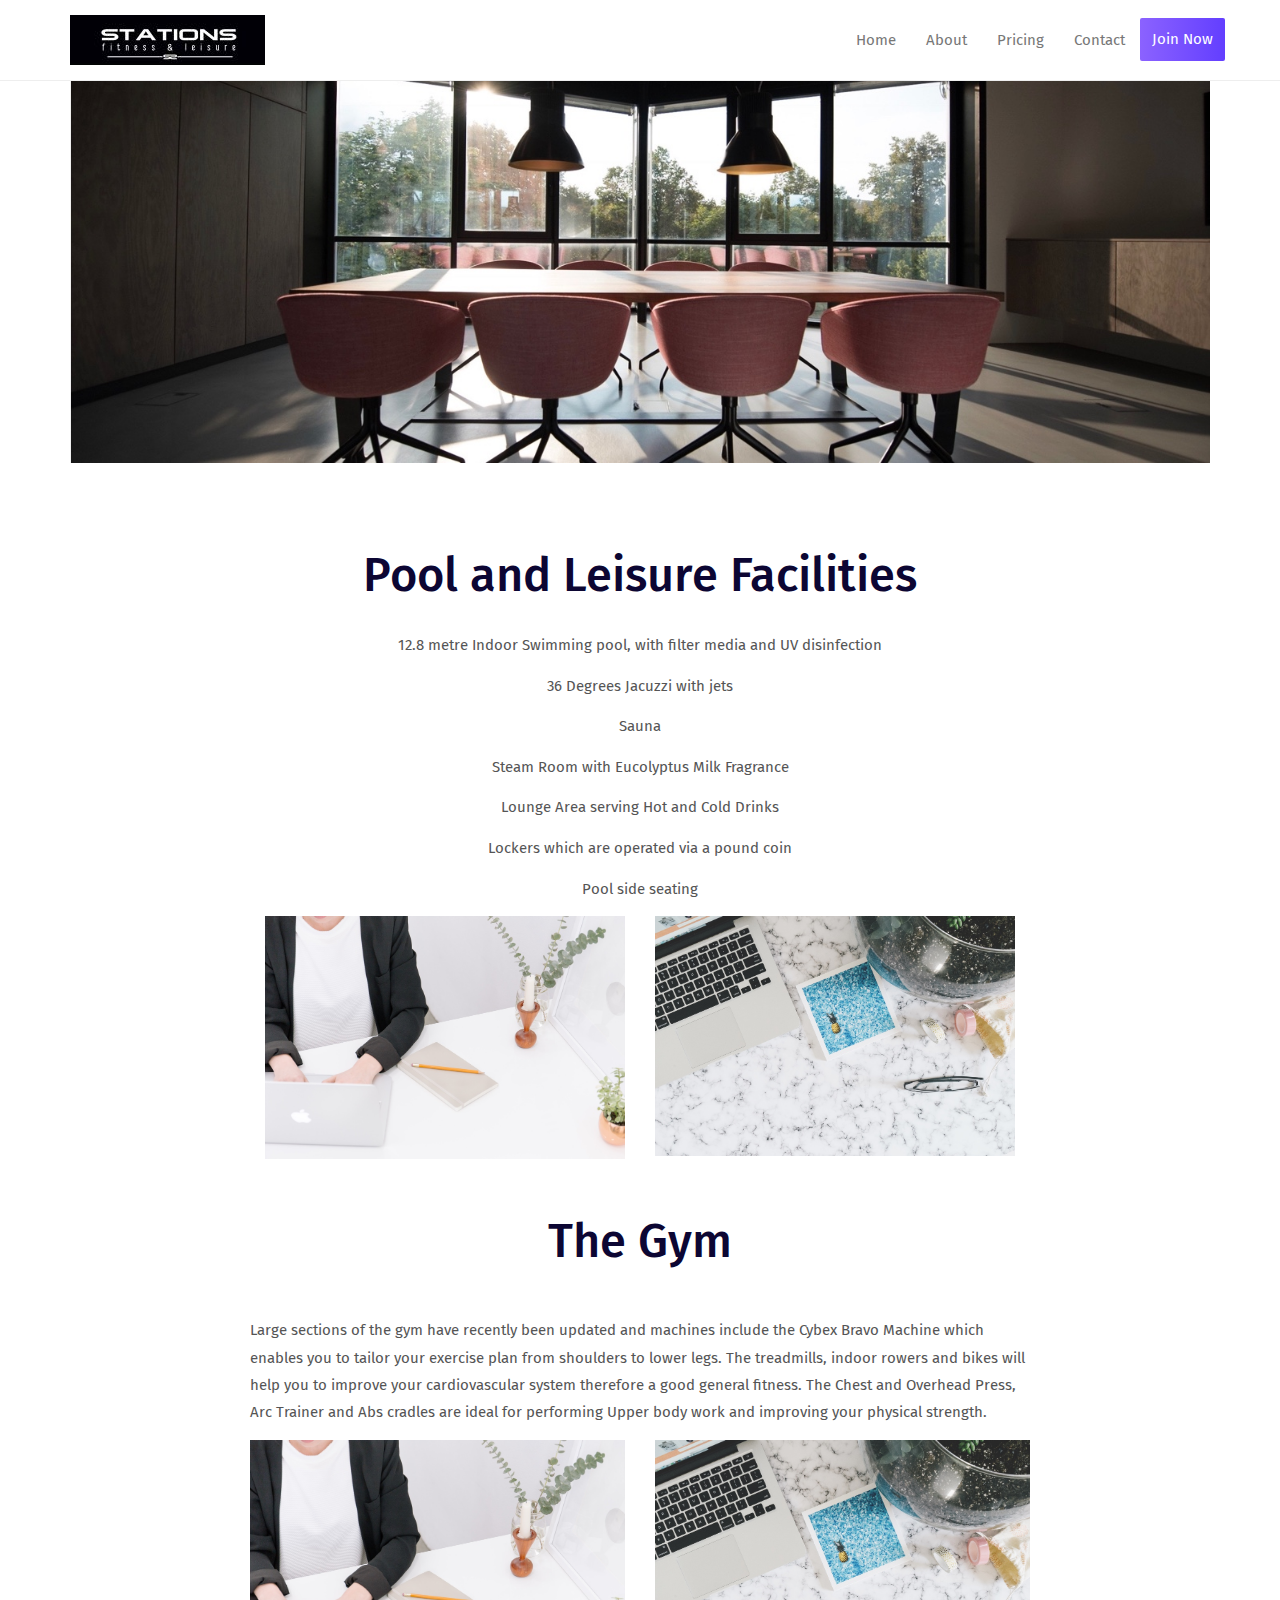
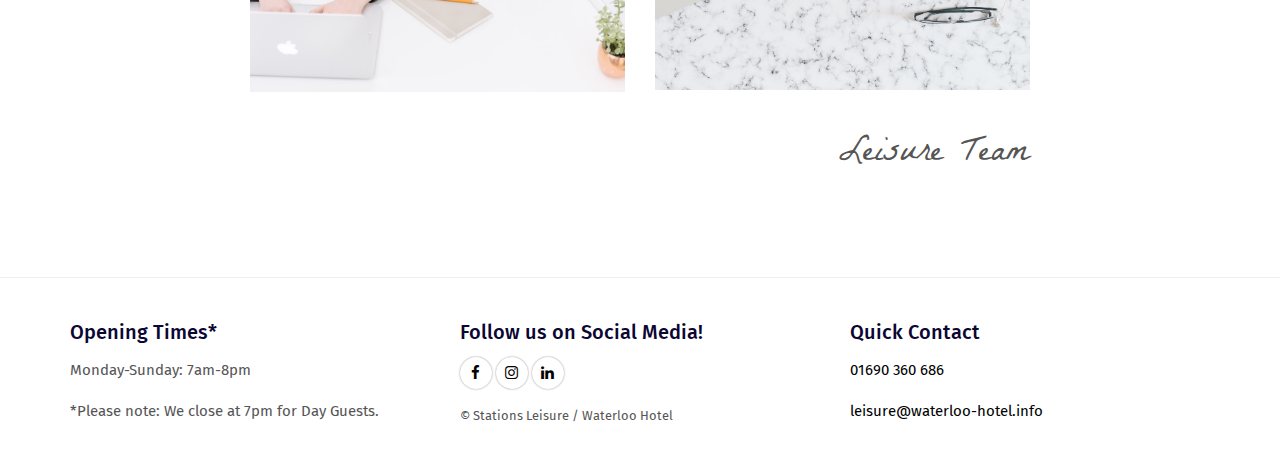
==== commit 4169fcc0: "Add files via upload" ====
--- a/about.html
+++ b/about.html
@@ -17,7 +17,7 @@
 
  
 
-  <title>About</title>  
+  <title>About Stations Fitness & Leisure</title>  
 
 <link href="./main.a3f694c0.css" rel="stylesheet"></head>
 
@@ -76,19 +76,17 @@
         <div class="row">
                <div class="col-xs-12 col-md-8 col-md-offset-2">
                     <div class="text-center">
-                    <h1>Type something</h1>
+                    <h1>Pool and Leisure Facilities</h1>
                      </div>   
-                        <p class="section-container-spacer">Auctor augue mauris augue neque. Posuere lorem ipsum dolor sit amet consectetur adipiscing. Porta
-                            non pulvinar neque laoreet. Viverra ipsum nunc aliquet bibendum. Iaculis urna id volutpat lacus.
-                            Turpis egestas pretium aenean pharetra magna ac. Id cursus metus aliquam eleifend mi. Odio tempor
-                            orci dapibus ultrices in iaculis. Lacus luctus accumsan tortor posuere ac ut consequat semper.
-                            Tincidunt ornare massa eget egestas purus viverra accumsan. Odio euismod lacinia at quis. Sit
-                            amet nulla facilisi morbi. At varius vel pharetra vel turpis nunc eget lorem dolor. Feugiat vivamus
-                            at augue eget. Feugiat nisl pretium fusce id velit ut. Venenatis tellus in metus vulputate eu
-                            scelerisque felis imperdiet. Ut placerat orci nulla pellentesque. Laoreet suspendisse interdum
-                            consectetur libero id.
-                        </p>
-
+                        <p class="section-container-spacer">
+<p style="text-align: center;">12.8 metre Indoor Swimming pool, with filter media and UV disinfection</p>
+<p style="text-align: center;">36 Degrees Jacuzzi with jets</p>
+<p style="text-align: center;">Sauna</p>
+<p style="text-align: center;">Steam Room with Eucolyptus Milk Fragrance</p>
+<p style="text-align: center;">Lounge Area serving Hot and Cold Drinks</p>
+<p style="text-align: center;">Lockers which are operated via a pound coin</p>
+<p style="text-align: center;">Pool side seating</p>
+ </p>
                     <div class="row section-container-spacer">
                         <div class="col-md-6">
                             <img class="img-responsive" src="./assets/images/img-03.jpg">
@@ -102,14 +100,23 @@
                
                 <div class="col-xs-12 col-md-8 col-md-offset-2">
               
-                        <p>
-                            Non blandit massa enim nec dui nunc mattis enim ut. Cursus in hac habitasse platea dictumst quisque sagittis
-                            purus Lorem ipsum dolor sit amet, consectetur adipiscing elit, sed do eiusmod tempor incididunt
-                            ut labore et dolore magna aliqua. Adipiscing commodo elit at imperdiet dui accumsan sit. Ipsum
-                            dolor sit amet consectetur adipiscing elit. Integer quis auctor elit sed. In pellentesque massa
-                            placerat duis ultricies. Interdum consectetur libero id faucibus nisl tincidunt. Condimentum
-                            mattis pellentesque id nibh tortor id aliquet</p>
-                            <small class="signature pull-right">Team</small>
+                        <h1 class="text-center">
+                            The Gym</h1>
+                            <div class="row section-container-spacer">
+                        
+<br>
+<p>
+Large sections of the gym have recently been updated and machines include the Cybex Bravo Machine which enables you to tailor your exercise plan from shoulders to lower legs.  The treadmills, indoor rowers and bikes will help you to improve your cardiovascular system therefore a good general fitness.  The Chest and Overhead Press, Arc Trainer and Abs cradles are ideal for performing Upper body work and improving your physical strength.
+                       </p>
+                       <div class="row section-container-spacer">
+                        <div class="col-md-6">
+                            <img class="img-responsive" src="./assets/images/img-03.jpg">
+                        </div>
+                        <div class="col-md-6">
+                            <img class="img-responsive" src="./assets/images/img-02.jpg">
+                        </div>
+                    </div>
+                            <small class="signature pull-right">Leisure Team</small>
                 </div>
             </div>
 
@@ -135,12 +142,13 @@
         <div class="container">
             <div class="row">
                     <div class="col-md-4">
-                        <h4>About us</h4>
-                        <p>Cracking pool</p>
+                        <h4>Opening Times*</h4>
+                        <p>Monday-Sunday: 7am-8pm</p>
+                        <p>*Please note: We close at 7pm for Day Guests.</p>
                     </div>
 
                     <div class="col-md-4">
-                        <h4>Do you like ? Share this !</h4>
+                        <h4>Follow us on Social Media!</h4>
                         <p>
                             <a href="https://www.facebook.com/stationsfitnessandleisure" class="social-round-icon white-round-icon fa-icon" title="">
                             <i class="fa fa-facebook" aria-hidden="true"></i>
@@ -156,15 +164,11 @@
                     </div>
 
                     <div class="col-md-4">
-                        <h4>Subscribe to newsletter</h4>
-                        
-                        <div class="form-group">
-                            <div class="input-group">
-                                <input type="text" class="form-control footer-input-text">
-                                <div class="input-group-btn">
-                                    <button type="button" class="btn btn-primary btn-newsletter ">OK</button>
-                                </div>
-                            </div>
+                        <h4>Quick Contact</h4>
+                        <p><a class="footerlink" href="tel:01690 360 686">01690 360 686</a></p>
+                        <p><a class="footerlink" href="mailto:leisure@waterloo-hotel.info">leisure@waterloo-hotel.info</a>
+                        </p>
+                      
                         </div>
 
 
@@ -172,7 +176,7 @@
             </div>
         </div>
     </div>
-    </footer>
+</footer>
 
 <script>
   document.addEventListener("DOMContentLoaded", function (event) {
--- a/main.a3f694c0.css
+++ b/main.a3f694c0.css
@@ -8,6 +8,12 @@
 
 
 /*! Source: https://github.com/h5bp/html5-boilerplate/blob/master/src/css/main.css */@media print{*,:after,:before{background:transparent!important;color:#000!important;box-shadow:none!important;text-shadow:none!important}a,a:visited{text-decoration:underline}a[href]:after{content:" (" attr(href) ")"}abbr[title]:after{content:" (" attr(title) ")"}a[href^="#"]:after,a[href^="javascript:"]:after{content:""}blockquote,pre{border:1px solid #999;page-break-inside:avoid}thead{display:table-header-group}img,tr{page-break-inside:avoid}img{max-width:100%!important}h2,h3,p{orphans:3;widows:3}h2,h3{page-break-after:avoid}.navbar{display:none}.btn>.caret,.dropup>.btn>.caret{border-top-color:#000!important}.label{border:1px solid #000}.table{border-collapse:collapse!important}.table td,.table th{background-color:#fff!important}.table-bordered td,.table-bordered th{border:1px solid #ddd!important}}*,:after,:before{-webkit-box-sizing:border-box;-moz-box-sizing:border-box;box-sizing:border-box}html{font-size:10px;-webkit-tap-highlight-color:transparent}body{font-family:Fira Sans,Helvetica,Arial,sans-serif;font-size:15px;line-height:1.81;color:#555;background-color:#fff}button,input,select,textarea{font-family:inherit;font-size:inherit;line-height:inherit}a{color:#8b62ff;text-decoration:none}a:focus,a:hover{color:#5216ff;text-decoration:underline}a:focus{outline:5px auto -webkit-focus-ring-color;outline-offset:-2px}figure{margin:0}img{vertical-align:middle}.img-responsive{display:block;max-width:100%;height:auto}.img-rounded{border-radius:2px}.img-thumbnail{padding:4px;line-height:1.81;background-color:#fff;border:1px solid #ddd;border-radius:2px;-webkit-transition:all .2s ease-in-out;-o-transition:all .2s ease-in-out;transition:all .2s ease-in-out;display:inline-block;max-width:100%;height:auto}.img-circle{border-radius:50%}hr{margin-top:27px;margin-bottom:27px;border:0;border-top:1px solid #eee}.sr-only{position:absolute;width:1px;height:1px;margin:-1px;padding:0;overflow:hidden;clip:rect(0,0,0,0);border:0}.sr-only-focusable:active,.sr-only-focusable:focus{position:static;width:auto;height:auto;margin:0;overflow:visible;clip:auto}[role=button]{cursor:pointer}.h1,.h2,.h3,.h4,.h5,.h6,h1,h2,h3,h4,h5,h6{font-family:inherit;font-weight:500;line-height:1.1;color:#0c0633}.h1 .small,.h1 small,.h2 .small,.h2 small,.h3 .small,.h3 small,.h4 .small,.h4 small,.h5 .small,.h5 small,.h6 .small,.h6 small,h1 .small,h1 small,h2 .small,h2 small,h3 .small,h3 small,h4 .small,h4 small,h5 .small,h5 small,h6 .small,h6 small{font-weight:400;line-height:1;color:#777}.h1,.h2,.h3,h1,h2,h3{margin-top:27px;margin-bottom:13.5px}.h1 .small,.h1 small,.h2 .small,.h2 small,.h3 .small,.h3 small,h1 .small,h1 small,h2 .small,h2 small,h3 .small,h3 small{font-size:65%}.h4,.h5,.h6,h4,h5,h6{margin-top:13.5px;margin-bottom:13.5px}.h4 .small,.h4 small,.h5 .small,.h5 small,.h6 .small,.h6 small,h4 .small,h4 small,h5 .small,h5 small,h6 .small,h6 small{font-size:75%}.h1,h1{font-size:47px}.h2,h2{font-size:35px}.h3,h3{font-size:27px}.h4,h4{font-size:20px}.h5,h5{font-size:15px}.h6,h6{font-size:13px}p{margin:0 0 13.5px}.lead{margin-bottom:27px;font-size:17px;font-weight:300;line-height:1.4}@media (min-width:768px){.lead{font-size:22.5px}}.small,small{font-size:86%}.mark,mark{background-color:#fcf8e3;padding:.2em}.text-left{text-align:left}.text-right{text-align:right}.text-center{text-align:center}.text-justify{text-align:justify}.text-nowrap{white-space:nowrap}.text-lowercase{text-transform:lowercase}.initialism,.text-uppercase{text-transform:uppercase}.text-capitalize{text-transform:capitalize}.text-muted{color:#777}.text-primary{color:#8b62ff}a.text-primary:focus,a.text-primary:hover{color:#652fff}.text-success{color:#fff}a.text-success:focus,a.text-success:hover{color:#e6e6e6}.text-info{color:#31708f}a.text-info:focus,a.text-info:hover{color:#245269}.text-warning{color:#8a6d3b}a.text-warning:focus,a.text-warning:hover{color:#66512c}.text-danger{color:#fff}a.text-danger:focus,a.text-danger:hover{color:#e6e6e6}.bg-primary{color:#fff;background-color:#8b62ff}a.bg-primary:focus,a.bg-primary:hover{background-color:#652fff}.bg-success{background-color:#005bff}a.bg-success:focus,a.bg-success:hover{background-color:#0049cc}.bg-info{background-color:#d9edf7}a.bg-info:focus,a.bg-info:hover{background-color:#afd9ee}.bg-warning{background-color:#fcf8e3}a.bg-warning:focus,a.bg-warning:hover{background-color:#f7ecb5}.bg-danger{background-color:#fe6767}a.bg-danger:focus,a.bg-danger:hover{background-color:#fe3434}.page-header{padding-bottom:12.5px;margin:54px 0 27px;border-bottom:1px solid #eee}ol,ul{margin-top:0;margin-bottom:13.5px}ol ol,ol ul,ul ol,ul ul{margin-bottom:0}.list-inline,.list-unstyled{padding-left:0;list-style:none}.list-inline{margin-left:-5px}.list-inline>li{display:inline-block;padding-left:5px;padding-right:5px}dl{margin-top:0;margin-bottom:27px}dd,dt{line-height:1.81}dt{font-weight:700}dd{margin-left:0}.dl-horizontal dd:after,.dl-horizontal dd:before{content:" ";display:table}.dl-horizontal dd:after{clear:both}@media (min-width:768px){.dl-horizontal dt{float:left;width:160px;clear:left;text-align:right;overflow:hidden;text-overflow:ellipsis;white-space:nowrap}.dl-horizontal dd{margin-left:180px}}abbr[data-original-title],abbr[title]{cursor:help;border-bottom:1px dotted #777}.initialism{font-size:90%}blockquote{padding:13.5px 27px;margin:0 0 27px;font-size:18.75px;border-left:5px solid #eee}blockquote ol:last-child,blockquote p:last-child,blockquote ul:last-child{margin-bottom:0}blockquote .small,blockquote footer,blockquote small{display:block;font-size:80%;line-height:1.81;color:#777}blockquote .small:before,blockquote footer:before,blockquote small:before{content:"\2014   \A0"}.blockquote-reverse,blockquote.pull-right{padding-right:15px;padding-left:0;border-right:5px solid #eee;border-left:0;text-align:right}.blockquote-reverse .small:before,.blockquote-reverse footer:before,.blockquote-reverse small:before,blockquote.pull-right .small:before,blockquote.pull-right footer:before,blockquote.pull-right small:before{content:""}.blockquote-reverse .small:after,.blockquote-reverse footer:after,.blockquote-reverse small:after,blockquote.pull-right .small:after,blockquote.pull-right footer:after,blockquote.pull-right small:after{content:"\A0   \2014"}address{margin-bottom:27px;font-style:normal;line-height:1.81}code,kbd,pre,samp{font-family:Menlo,Monaco,Consolas,Courier New,monospace}code{color:#c7254e;background-color:#f9f2f4}code,kbd{padding:2px 4px;font-size:90%;border-radius:2px}kbd{color:#fff;background-color:#333;box-shadow:inset 0 -1px 0 rgba(0,0,0,.25)}kbd kbd{padding:0;font-size:100%;font-weight:700;box-shadow:none}pre{display:block;padding:13px;margin:0 0 13.5px;font-size:14px;line-height:1.81;word-break:break-all;word-wrap:break-word;color:#333;background-color:#f5f5f5;border:1px solid #ccc;border-radius:2px}pre code{padding:0;font-size:inherit;color:inherit;white-space:pre-wrap;background-color:transparent;border-radius:0}.pre-scrollable{max-height:340px;overflow-y:scroll}.container{margin-right:auto;margin-left:auto;padding-left:15px;padding-right:15px}.container:after,.container:before{content:" ";display:table}.container:after{clear:both}@media (min-width:768px){.container{width:750px}}@media (min-width:992px){.container{width:970px}}@media (min-width:1200px){.container{width:1170px}}.container-fluid{margin-right:auto;margin-left:auto;padding-left:15px;padding-right:15px}.container-fluid:after,.container-fluid:before{content:" ";display:table}.container-fluid:after{clear:both}.row{margin-left:-15px;margin-right:-15px}.row:after,.row:before{content:" ";display:table}.row:after{clear:both}.col-lg-1,.col-lg-2,.col-lg-3,.col-lg-4,.col-lg-5,.col-lg-6,.col-lg-7,.col-lg-8,.col-lg-9,.col-lg-10,.col-lg-11,.col-lg-12,.col-md-1,.col-md-2,.col-md-3,.col-md-4,.col-md-5,.col-md-6,.col-md-7,.col-md-8,.col-md-9,.col-md-10,.col-md-11,.col-md-12,.col-sm-1,.col-sm-2,.col-sm-3,.col-sm-4,.col-sm-5,.col-sm-6,.col-sm-7,.col-sm-8,.col-sm-9,.col-sm-10,.col-sm-11,.col-sm-12,.col-xs-1,.col-xs-2,.col-xs-3,.col-xs-4,.col-xs-5,.col-xs-6,.col-xs-7,.col-xs-8,.col-xs-9,.col-xs-10,.col-xs-11,.col-xs-12{position:relative;min-height:1px;padding-left:15px;padding-right:15px}.col-xs-1,.col-xs-2,.col-xs-3,.col-xs-4,.col-xs-5,.col-xs-6,.col-xs-7,.col-xs-8,.col-xs-9,.col-xs-10,.col-xs-11,.col-xs-12{float:left}.col-xs-1{width:8.33333%}.col-xs-2{width:16.66667%}.col-xs-3{width:25%}.col-xs-4{width:33.33333%}.col-xs-5{width:41.66667%}.col-xs-6{width:50%}.col-xs-7{width:58.33333%}.col-xs-8{width:66.66667%}.col-xs-9{width:75%}.col-xs-10{width:83.33333%}.col-xs-11{width:91.66667%}.col-xs-12{width:100%}.col-xs-pull-0{right:auto}.col-xs-pull-1{right:8.33333%}.col-xs-pull-2{right:16.66667%}.col-xs-pull-3{right:25%}.col-xs-pull-4{right:33.33333%}.col-xs-pull-5{right:41.66667%}.col-xs-pull-6{right:50%}.col-xs-pull-7{right:58.33333%}.col-xs-pull-8{right:66.66667%}.col-xs-pull-9{right:75%}.col-xs-pull-10{right:83.33333%}.col-xs-pull-11{right:91.66667%}.col-xs-pull-12{right:100%}.col-xs-push-0{left:auto}.col-xs-push-1{left:8.33333%}.col-xs-push-2{left:16.66667%}.col-xs-push-3{left:25%}.col-xs-push-4{left:33.33333%}.col-xs-push-5{left:41.66667%}.col-xs-push-6{left:50%}.col-xs-push-7{left:58.33333%}.col-xs-push-8{left:66.66667%}.col-xs-push-9{left:75%}.col-xs-push-10{left:83.33333%}.col-xs-push-11{left:91.66667%}.col-xs-push-12{left:100%}.col-xs-offset-0{margin-left:0}.col-xs-offset-1{margin-left:8.33333%}.col-xs-offset-2{margin-left:16.66667%}.col-xs-offset-3{margin-left:25%}.col-xs-offset-4{margin-left:33.33333%}.col-xs-offset-5{margin-left:41.66667%}.col-xs-offset-6{margin-left:50%}.col-xs-offset-7{margin-left:58.33333%}.col-xs-offset-8{margin-left:66.66667%}.col-xs-offset-9{margin-left:75%}.col-xs-offset-10{margin-left:83.33333%}.col-xs-offset-11{margin-left:91.66667%}.col-xs-offset-12{margin-left:100%}@media (min-width:768px){.col-sm-1,.col-sm-2,.col-sm-3,.col-sm-4,.col-sm-5,.col-sm-6,.col-sm-7,.col-sm-8,.col-sm-9,.col-sm-10,.col-sm-11,.col-sm-12{float:left}.col-sm-1{width:8.33333%}.col-sm-2{width:16.66667%}.col-sm-3{width:25%}.col-sm-4{width:33.33333%}.col-sm-5{width:41.66667%}.col-sm-6{width:50%}.col-sm-7{width:58.33333%}.col-sm-8{width:66.66667%}.col-sm-9{width:75%}.col-sm-10{width:83.33333%}.col-sm-11{width:91.66667%}.col-sm-12{width:100%}.col-sm-pull-0{right:auto}.col-sm-pull-1{right:8.33333%}.col-sm-pull-2{right:16.66667%}.col-sm-pull-3{right:25%}.col-sm-pull-4{right:33.33333%}.col-sm-pull-5{right:41.66667%}.col-sm-pull-6{right:50%}.col-sm-pull-7{right:58.33333%}.col-sm-pull-8{right:66.66667%}.col-sm-pull-9{right:75%}.col-sm-pull-10{right:83.33333%}.col-sm-pull-11{right:91.66667%}.col-sm-pull-12{right:100%}.col-sm-push-0{left:auto}.col-sm-push-1{left:8.33333%}.col-sm-push-2{left:16.66667%}.col-sm-push-3{left:25%}.col-sm-push-4{left:33.33333%}.col-sm-push-5{left:41.66667%}.col-sm-push-6{left:50%}.col-sm-push-7{left:58.33333%}.col-sm-push-8{left:66.66667%}.col-sm-push-9{left:75%}.col-sm-push-10{left:83.33333%}.col-sm-push-11{left:91.66667%}.col-sm-push-12{left:100%}.col-sm-offset-0{margin-left:0}.col-sm-offset-1{margin-left:8.33333%}.col-sm-offset-2{margin-left:16.66667%}.col-sm-offset-3{margin-left:25%}.col-sm-offset-4{margin-left:33.33333%}.col-sm-offset-5{margin-left:41.66667%}.col-sm-offset-6{margin-left:50%}.col-sm-offset-7{margin-left:58.33333%}.col-sm-offset-8{margin-left:66.66667%}.col-sm-offset-9{margin-left:75%}.col-sm-offset-10{margin-left:83.33333%}.col-sm-offset-11{margin-left:91.66667%}.col-sm-offset-12{margin-left:100%}}@media (min-width:992px){.col-md-1,.col-md-2,.col-md-3,.col-md-4,.col-md-5,.col-md-6,.col-md-7,.col-md-8,.col-md-9,.col-md-10,.col-md-11,.col-md-12{float:left}.col-md-1{width:8.33333%}.col-md-2{width:16.66667%}.col-md-3{width:25%}.col-md-4{width:33.33333%}.col-md-5{width:41.66667%}.col-md-6{width:50%}.col-md-7{width:58.33333%}.col-md-8{width:66.66667%}.col-md-9{width:75%}.col-md-10{width:83.33333%}.col-md-11{width:91.66667%}.col-md-12{width:100%}.col-md-pull-0{right:auto}.col-md-pull-1{right:8.33333%}.col-md-pull-2{right:16.66667%}.col-md-pull-3{right:25%}.col-md-pull-4{right:33.33333%}.col-md-pull-5{right:41.66667%}.col-md-pull-6{right:50%}.col-md-pull-7{right:58.33333%}.col-md-pull-8{right:66.66667%}.col-md-pull-9{right:75%}.col-md-pull-10{right:83.33333%}.col-md-pull-11{right:91.66667%}.col-md-pull-12{right:100%}.col-md-push-0{left:auto}.col-md-push-1{left:8.33333%}.col-md-push-2{left:16.66667%}.col-md-push-3{left:25%}.col-md-push-4{left:33.33333%}.col-md-push-5{left:41.66667%}.col-md-push-6{left:50%}.col-md-push-7{left:58.33333%}.col-md-push-8{left:66.66667%}.col-md-push-9{left:75%}.col-md-push-10{left:83.33333%}.col-md-push-11{left:91.66667%}.col-md-push-12{left:100%}.col-md-offset-0{margin-left:0}.col-md-offset-1{margin-left:8.33333%}.col-md-offset-2{margin-left:16.66667%}.col-md-offset-3{margin-left:25%}.col-md-offset-4{margin-left:33.33333%}.col-md-offset-5{margin-left:41.66667%}.col-md-offset-6{margin-left:50%}.col-md-offset-7{margin-left:58.33333%}.col-md-offset-8{margin-left:66.66667%}.col-md-offset-9{margin-left:75%}.col-md-offset-10{margin-left:83.33333%}.col-md-offset-11{margin-left:91.66667%}.col-md-offset-12{margin-left:100%}}@media (min-width:1200px){.col-lg-1,.col-lg-2,.col-lg-3,.col-lg-4,.col-lg-5,.col-lg-6,.col-lg-7,.col-lg-8,.col-lg-9,.col-lg-10,.col-lg-11,.col-lg-12{float:left}.col-lg-1{width:8.33333%}.col-lg-2{width:16.66667%}.col-lg-3{width:25%}.col-lg-4{width:33.33333%}.col-lg-5{width:41.66667%}.col-lg-6{width:50%}.col-lg-7{width:58.33333%}.col-lg-8{width:66.66667%}.col-lg-9{width:75%}.col-lg-10{width:83.33333%}.col-lg-11{width:91.66667%}.col-lg-12{width:100%}.col-lg-pull-0{right:auto}.col-lg-pull-1{right:8.33333%}.col-lg-pull-2{right:16.66667%}.col-lg-pull-3{right:25%}.col-lg-pull-4{right:33.33333%}.col-lg-pull-5{right:41.66667%}.col-lg-pull-6{right:50%}.col-lg-pull-7{right:58.33333%}.col-lg-pull-8{right:66.66667%}.col-lg-pull-9{right:75%}.col-lg-pull-10{right:83.33333%}.col-lg-pull-11{right:91.66667%}.col-lg-pull-12{right:100%}.col-lg-push-0{left:auto}.col-lg-push-1{left:8.33333%}.col-lg-push-2{left:16.66667%}.col-lg-push-3{left:25%}.col-lg-push-4{left:33.33333%}.col-lg-push-5{left:41.66667%}.col-lg-push-6{left:50%}.col-lg-push-7{left:58.33333%}.col-lg-push-8{left:66.66667%}.col-lg-push-9{left:75%}.col-lg-push-10{left:83.33333%}.col-lg-push-11{left:91.66667%}.col-lg-push-12{left:100%}.col-lg-offset-0{margin-left:0}.col-lg-offset-1{margin-left:8.33333%}.col-lg-offset-2{margin-left:16.66667%}.col-lg-offset-3{margin-left:25%}.col-lg-offset-4{margin-left:33.33333%}.col-lg-offset-5{margin-left:41.66667%}.col-lg-offset-6{margin-left:50%}.col-lg-offset-7{margin-left:58.33333%}.col-lg-offset-8{margin-left:66.66667%}.col-lg-offset-9{margin-left:75%}.col-lg-offset-10{margin-left:83.33333%}.col-lg-offset-11{margin-left:91.66667%}.col-lg-offset-12{margin-left:100%}}table{background-color:transparent}caption{padding-top:8px;padding-bottom:8px;color:#777}caption,th{text-align:left}.table{width:100%;max-width:100%;margin-bottom:27px}.table>tbody>tr>td,.table>tbody>tr>th,.table>tfoot>tr>td,.table>tfoot>tr>th,.table>thead>tr>td,.table>thead>tr>th{padding:8px;line-height:1.81;vertical-align:top;border-top:1px solid #ddd}.table>thead>tr>th{vertical-align:bottom;border-bottom:2px solid #ddd}.table>caption+thead>tr:first-child>td,.table>caption+thead>tr:first-child>th,.table>colgroup+thead>tr:first-child>td,.table>colgroup+thead>tr:first-child>th,.table>thead:first-child>tr:first-child>td,.table>thead:first-child>tr:first-child>th{border-top:0}.table>tbody+tbody{border-top:2px solid #ddd}.table .table{background-color:#fff}.table-condensed>tbody>tr>td,.table-condensed>tbody>tr>th,.table-condensed>tfoot>tr>td,.table-condensed>tfoot>tr>th,.table-condensed>thead>tr>td,.table-condensed>thead>tr>th{padding:5px}.table-bordered,.table-bordered>tbody>tr>td,.table-bordered>tbody>tr>th,.table-bordered>tfoot>tr>td,.table-bordered>tfoot>tr>th,.table-bordered>thead>tr>td,.table-bordered>thead>tr>th{border:1px solid #ddd}.table-bordered>thead>tr>td,.table-bordered>thead>tr>th{border-bottom-width:2px}.table-striped>tbody>tr:nth-of-type(odd){background-color:#f9f9f9}.table-hover>tbody>tr:hover{background-color:#f5f5f5}table col[class*=col-]{position:static;float:none;display:table-column}table td[class*=col-],table th[class*=col-]{position:static;float:none;display:table-cell}.table>tbody>tr.active>td,.table>tbody>tr.active>th,.table>tbody>tr>td.active,.table>tbody>tr>th.active,.table>tfoot>tr.active>td,.table>tfoot>tr.active>th,.table>tfoot>tr>td.active,.table>tfoot>tr>th.active,.table>thead>tr.active>td,.table>thead>tr.active>th,.table>thead>tr>td.active,.table>thead>tr>th.active{background-color:#f5f5f5}.table-hover>tbody>tr.active:hover>td,.table-hover>tbody>tr.active:hover>th,.table-hover>tbody>tr:hover>.active,.table-hover>tbody>tr>td.active:hover,.table-hover>tbody>tr>th.active:hover{background-color:#e8e8e8}.table>tbody>tr.success>td,.table>tbody>tr.success>th,.table>tbody>tr>td.success,.table>tbody>tr>th.success,.table>tfoot>tr.success>td,.table>tfoot>tr.success>th,.table>tfoot>tr>td.success,.table>tfoot>tr>th.success,.table>thead>tr.success>td,.table>thead>tr.success>th,.table>thead>tr>td.success,.table>thead>tr>th.success{background-color:#005bff}.table-hover>tbody>tr.success:hover>td,.table-hover>tbody>tr.success:hover>th,.table-hover>tbody>tr:hover>.success,.table-hover>tbody>tr>td.success:hover,.table-hover>tbody>tr>th.success:hover{background-color:#0052e6}.table>tbody>tr.info>td,.table>tbody>tr.info>th,.table>tbody>tr>td.info,.table>tbody>tr>th.info,.table>tfoot>tr.info>td,.table>tfoot>tr.info>th,.table>tfoot>tr>td.info,.table>tfoot>tr>th.info,.table>thead>tr.info>td,.table>thead>tr.info>th,.table>thead>tr>td.info,.table>thead>tr>th.info{background-color:#d9edf7}.table-hover>tbody>tr.info:hover>td,.table-hover>tbody>tr.info:hover>th,.table-hover>tbody>tr:hover>.info,.table-hover>tbody>tr>td.info:hover,.table-hover>tbody>tr>th.info:hover{background-color:#c4e3f3}.table>tbody>tr.warning>td,.table>tbody>tr.warning>th,.table>tbody>tr>td.warning,.table>tbody>tr>th.warning,.table>tfoot>tr.warning>td,.table>tfoot>tr.warning>th,.table>tfoot>tr>td.warning,.table>tfoot>tr>th.warning,.table>thead>tr.warning>td,.table>thead>tr.warning>th,.table>thead>tr>td.warning,.table>thead>tr>th.warning{background-color:#fcf8e3}.table-hover>tbody>tr.warning:hover>td,.table-hover>tbody>tr.warning:hover>th,.table-hover>tbody>tr:hover>.warning,.table-hover>tbody>tr>td.warning:hover,.table-hover>tbody>tr>th.warning:hover{background-color:#faf2cc}.table>tbody>tr.danger>td,.table>tbody>tr.danger>th,.table>tbody>tr>td.danger,.table>tbody>tr>th.danger,.table>tfoot>tr.danger>td,.table>tfoot>tr.danger>th,.table>tfoot>tr>td.danger,.table>tfoot>tr>th.danger,.table>thead>tr.danger>td,.table>thead>tr.danger>th,.table>thead>tr>td.danger,.table>thead>tr>th.danger{background-color:#fe6767}.table-hover>tbody>tr.danger:hover>td,.table-hover>tbody>tr.danger:hover>th,.table-hover>tbody>tr:hover>.danger,.table-hover>tbody>tr>td.danger:hover,.table-hover>tbody>tr>th.danger:hover{background-color:#fe4e4e}.table-responsive{overflow-x:auto;min-height:.01%}@media screen and (max-width:767px){.table-responsive{width:100%;margin-bottom:20.25px;overflow-y:hidden;-ms-overflow-style:-ms-autohiding-scrollbar;border:1px solid #ddd}.table-responsive>.table{margin-bottom:0}.table-responsive>.table>tbody>tr>td,.table-responsive>.table>tbody>tr>th,.table-responsive>.table>tfoot>tr>td,.table-responsive>.table>tfoot>tr>th,.table-responsive>.table>thead>tr>td,.table-responsive>.table>thead>tr>th{white-space:nowrap}.table-responsive>.table-bordered{border:0}.table-responsive>.table-bordered>tbody>tr>td:first-child,.table-responsive>.table-bordered>tbody>tr>th:first-child,.table-responsive>.table-bordered>tfoot>tr>td:first-child,.table-responsive>.table-bordered>tfoot>tr>th:first-child,.table-responsive>.table-bordered>thead>tr>td:first-child,.table-responsive>.table-bordered>thead>tr>th:first-child{border-left:0}.table-responsive>.table-bordered>tbody>tr>td:last-child,.table-responsive>.table-bordered>tbody>tr>th:last-child,.table-responsive>.table-bordered>tfoot>tr>td:last-child,.table-responsive>.table-bordered>tfoot>tr>th:last-child,.table-responsive>.table-bordered>thead>tr>td:last-child,.table-responsive>.table-bordered>thead>tr>th:last-child{border-right:0}.table-responsive>.table-bordered>tbody>tr:last-child>td,.table-responsive>.table-bordered>tbody>tr:last-child>th,.table-responsive>.table-bordered>tfoot>tr:last-child>td,.table-responsive>.table-bordered>tfoot>tr:last-child>th{border-bottom:0}}fieldset{margin:0;min-width:0}fieldset,legend{padding:0;border:0}legend{display:block;width:100%;margin-bottom:27px;font-size:22.5px;line-height:inherit;color:#333;border-bottom:1px solid #e5e5e5}label{display:inline-block;max-width:100%;margin-bottom:5px;font-weight:700}input[type=search]{-webkit-box-sizing:border-box;-moz-box-sizing:border-box;box-sizing:border-box}input[type=checkbox],input[type=radio]{margin:4px 0 0;margin-top:1px\9;line-height:normal}input[type=file]{display:block}input[type=range]{display:block;width:100%}select[multiple],select[size]{height:auto}input[type=checkbox]:focus,input[type=file]:focus,input[type=radio]:focus{outline:5px auto -webkit-focus-ring-color;outline-offset:-2px}output{padding-top:9px}.form-control,output{display:block;font-size:15px;line-height:1.81;color:#555}.form-control{width:100%;height:45px;padding:8px 12px;background-color:#fff;background-image:none;border:1px solid #eee;border-radius:2px;-webkit-box-shadow:inset 0 1px 1px rgba(0,0,0,.075);box-shadow:inset 0 1px 1px rgba(0,0,0,.075);-webkit-transition:border-color .15s ease-in-out,box-shadow .15s ease-in-out;-o-transition:border-color ease-in-out .15s,box-shadow ease-in-out .15s;transition:border-color .15s ease-in-out,box-shadow .15s ease-in-out}.form-control:focus{border-color:#66afe9;outline:0;-webkit-box-shadow:inset 0 1px 1px rgba(0,0,0,.075),0 0 8px rgba(102,175,233,.6);box-shadow:inset 0 1px 1px rgba(0,0,0,.075),0 0 8px rgba(102,175,233,.6)}.form-control::-moz-placeholder{color:#999;opacity:1}.form-control:-ms-input-placeholder{color:#999}.form-control::-webkit-input-placeholder{color:#999}.form-control::-ms-expand{border:0;background-color:transparent}.form-control[disabled],.form-control[readonly],fieldset[disabled] .form-control{background-color:#eee;opacity:1}.form-control[disabled],fieldset[disabled] .form-control{cursor:not-allowed}textarea.form-control{height:auto}input[type=search]{-webkit-appearance:none}@media screen and (-webkit-min-device-pixel-ratio:0){input[type=date].form-control,input[type=datetime-local].form-control,input[type=month].form-control,input[type=time].form-control{line-height:45px}.input-group-sm>.input-group-btn>input[type=date].btn,.input-group-sm>.input-group-btn>input[type=datetime-local].btn,.input-group-sm>.input-group-btn>input[type=month].btn,.input-group-sm>.input-group-btn>input[type=time].btn,.input-group-sm>input[type=date].form-control,.input-group-sm>input[type=date].input-group-addon,.input-group-sm>input[type=datetime-local].form-control,.input-group-sm>input[type=datetime-local].input-group-addon,.input-group-sm>input[type=month].form-control,.input-group-sm>input[type=month].input-group-addon,.input-group-sm>input[type=time].form-control,.input-group-sm>input[type=time].input-group-addon,.input-group-sm input[type=date],.input-group-sm input[type=datetime-local],.input-group-sm input[type=month],.input-group-sm input[type=time],input[type=date].input-sm,input[type=datetime-local].input-sm,input[type=month].input-sm,input[type=time].input-sm{line-height:33px}.input-group-lg>.input-group-btn>input[type=date].btn,.input-group-lg>.input-group-btn>input[type=datetime-local].btn,.input-group-lg>.input-group-btn>input[type=month].btn,.input-group-lg>.input-group-btn>input[type=time].btn,.input-group-lg>input[type=date].form-control,.input-group-lg>input[type=date].input-group-addon,.input-group-lg>input[type=datetime-local].form-control,.input-group-lg>input[type=datetime-local].input-group-addon,.input-group-lg>input[type=month].form-control,.input-group-lg>input[type=month].input-group-addon,.input-group-lg>input[type=time].form-control,.input-group-lg>input[type=time].input-group-addon,.input-group-lg input[type=date],.input-group-lg input[type=datetime-local],.input-group-lg input[type=month],.input-group-lg input[type=time],input[type=date].input-lg,input[type=datetime-local].input-lg,input[type=month].input-lg,input[type=time].input-lg{line-height:52px}}.form-group{margin-bottom:15px}.checkbox,.radio{position:relative;display:block;margin-top:10px;margin-bottom:10px}.checkbox label,.radio label{min-height:27px;padding-left:20px;margin-bottom:0;font-weight:400;cursor:pointer}.checkbox-inline input[type=checkbox],.checkbox input[type=checkbox],.radio-inline input[type=radio],.radio input[type=radio]{position:absolute;margin-left:-20px;margin-top:4px\9}.checkbox+.checkbox,.radio+.radio{margin-top:-5px}.checkbox-inline,.radio-inline{position:relative;display:inline-block;padding-left:20px;margin-bottom:0;vertical-align:middle;font-weight:400;cursor:pointer}.checkbox-inline+.checkbox-inline,.radio-inline+.radio-inline{margin-top:0;margin-left:10px}.checkbox-inline.disabled,.checkbox.disabled label,.radio-inline.disabled,.radio.disabled label,fieldset[disabled] .checkbox-inline,fieldset[disabled] .checkbox label,fieldset[disabled] .radio-inline,fieldset[disabled] .radio label,fieldset[disabled] input[type=checkbox],fieldset[disabled] input[type=radio],input[type=checkbox].disabled,input[type=checkbox][disabled],input[type=radio].disabled,input[type=radio][disabled]{cursor:not-allowed}.form-control-static{padding-top:9px;padding-bottom:9px;margin-bottom:0;min-height:42px}.form-control-static.input-lg,.form-control-static.input-sm,.input-group-lg>.form-control-static.form-control,.input-group-lg>.form-control-static.input-group-addon,.input-group-lg>.input-group-btn>.form-control-static.btn,.input-group-sm>.form-control-static.form-control,.input-group-sm>.form-control-static.input-group-addon,.input-group-sm>.input-group-btn>.form-control-static.btn{padding-left:0;padding-right:0}.input-group-sm>.form-control,.input-group-sm>.input-group-addon,.input-group-sm>.input-group-btn>.btn,.input-sm{height:33px;padding:6px 10px;font-size:13px;line-height:1.5;border-radius:2px}.input-group-sm>.input-group-btn>select.btn,.input-group-sm>select.form-control,.input-group-sm>select.input-group-addon,select.input-sm{height:33px;line-height:33px}.input-group-sm>.input-group-btn>select[multiple].btn,.input-group-sm>.input-group-btn>textarea.btn,.input-group-sm>select[multiple].form-control,.input-group-sm>select[multiple].input-group-addon,.input-group-sm>textarea.form-control,.input-group-sm>textarea.input-group-addon,select[multiple].input-sm,textarea.input-sm{height:auto}.form-group-sm .form-control{height:33px;padding:6px 10px;font-size:13px;line-height:1.5;border-radius:2px}.form-group-sm select.form-control{height:33px;line-height:33px}.form-group-sm select[multiple].form-control,.form-group-sm textarea.form-control{height:auto}.form-group-sm .form-control-static{height:33px;min-height:40px;padding:7px 10px;font-size:13px;line-height:1.5}.input-group-lg>.form-control,.input-group-lg>.input-group-addon,.input-group-lg>.input-group-btn>.btn,.input-lg{height:52px;padding:12px 16px;font-size:19px;line-height:1.33333;border-radius:2px}.input-group-lg>.input-group-btn>select.btn,.input-group-lg>select.form-control,.input-group-lg>select.input-group-addon,select.input-lg{height:52px;line-height:52px}.input-group-lg>.input-group-btn>select[multiple].btn,.input-group-lg>.input-group-btn>textarea.btn,.input-group-lg>select[multiple].form-control,.input-group-lg>select[multiple].input-group-addon,.input-group-lg>textarea.form-control,.input-group-lg>textarea.input-group-addon,select[multiple].input-lg,textarea.input-lg{height:auto}.form-group-lg .form-control{height:52px;padding:12px 16px;font-size:19px;line-height:1.33333;border-radius:2px}.form-group-lg select.form-control{height:52px;line-height:52px}.form-group-lg select[multiple].form-control,.form-group-lg textarea.form-control{height:auto}.form-group-lg .form-control-static{height:52px;min-height:46px;padding:13px 16px;font-size:19px;line-height:1.33333}.has-feedback{position:relative}.has-feedback .form-control{padding-right:56.25px}.form-control-feedback{position:absolute;top:0;right:0;z-index:2;display:block;width:45px;height:45px;line-height:45px;text-align:center;pointer-events:none}.form-group-lg .form-control+.form-control-feedback,.input-group-lg+.form-control-feedback,.input-group-lg>.form-control+.form-control-feedback,.input-group-lg>.input-group-addon+.form-control-feedback,.input-group-lg>.input-group-btn>.btn+.form-control-feedback,.input-lg+.form-control-feedback{width:52px;height:52px;line-height:52px}.form-group-sm .form-control+.form-control-feedback,.input-group-sm+.form-control-feedback,.input-group-sm>.form-control+.form-control-feedback,.input-group-sm>.input-group-addon+.form-control-feedback,.input-group-sm>.input-group-btn>.btn+.form-control-feedback,.input-sm+.form-control-feedback{width:33px;height:33px;line-height:33px}.has-success .checkbox,.has-success .checkbox-inline,.has-success.checkbox-inline label,.has-success.checkbox label,.has-success .control-label,.has-success .help-block,.has-success .radio,.has-success .radio-inline,.has-success.radio-inline label,.has-success.radio label{color:#fff}.has-success .form-control{border-color:#fff;-webkit-box-shadow:inset 0 1px 1px rgba(0,0,0,.075);box-shadow:inset 0 1px 1px rgba(0,0,0,.075)}.has-success .form-control:focus{border-color:#e6e6e6;-webkit-box-shadow:inset 0 1px 1px rgba(0,0,0,.075),0 0 6px #fff;box-shadow:inset 0 1px 1px rgba(0,0,0,.075),0 0 6px #fff}.has-success .input-group-addon{color:#fff;border-color:#fff;background-color:#005bff}.has-success .form-control-feedback{color:#fff}.has-warning .checkbox,.has-warning .checkbox-inline,.has-warning.checkbox-inline label,.has-warning.checkbox label,.has-warning .control-label,.has-warning .help-block,.has-warning .radio,.has-warning .radio-inline,.has-warning.radio-inline label,.has-warning.radio label{color:#8a6d3b}.has-warning .form-control{border-color:#8a6d3b;-webkit-box-shadow:inset 0 1px 1px rgba(0,0,0,.075);box-shadow:inset 0 1px 1px rgba(0,0,0,.075)}.has-warning .form-control:focus{border-color:#66512c;-webkit-box-shadow:inset 0 1px 1px rgba(0,0,0,.075),0 0 6px #c0a16b;box-shadow:inset 0 1px 1px rgba(0,0,0,.075),0 0 6px #c0a16b}.has-warning .input-group-addon{color:#8a6d3b;border-color:#8a6d3b;background-color:#fcf8e3}.has-warning .form-control-feedback{color:#8a6d3b}.has-error .checkbox,.has-error .checkbox-inline,.has-error.checkbox-inline label,.has-error.checkbox label,.has-error .control-label,.has-error .help-block,.has-error .radio,.has-error .radio-inline,.has-error.radio-inline label,.has-error.radio label{color:#fff}.has-error .form-control{border-color:#fff;-webkit-box-shadow:inset 0 1px 1px rgba(0,0,0,.075);box-shadow:inset 0 1px 1px rgba(0,0,0,.075)}.has-error .form-control:focus{border-color:#e6e6e6;-webkit-box-shadow:inset 0 1px 1px rgba(0,0,0,.075),0 0 6px #fff;box-shadow:inset 0 1px 1px rgba(0,0,0,.075),0 0 6px #fff}.has-error .input-group-addon{color:#fff;border-color:#fff;background-color:#fe6767}.has-error .form-control-feedback{color:#fff}.has-feedback label~.form-control-feedback{top:32px}.has-feedback label.sr-only~.form-control-feedback{top:0}.help-block{display:block;margin-top:5px;margin-bottom:10px;color:#959595}@media (min-width:768px){.form-inline .form-group{display:inline-block;margin-bottom:0;vertical-align:middle}.form-inline .form-control{display:inline-block;width:auto;vertical-align:middle}.form-inline .form-control-static{display:inline-block}.form-inline .input-group{display:inline-table;vertical-align:middle}.form-inline .input-group .form-control,.form-inline .input-group .input-group-addon,.form-inline .input-group .input-group-btn{width:auto}.form-inline .input-group>.form-control{width:100%}.form-inline .control-label{margin-bottom:0;vertical-align:middle}.form-inline .checkbox,.form-inline .radio{display:inline-block;margin-top:0;margin-bottom:0;vertical-align:middle}.form-inline .checkbox label,.form-inline .radio label{padding-left:0}.form-inline .checkbox input[type=checkbox],.form-inline .radio input[type=radio]{position:relative;margin-left:0}.form-inline .has-feedback .form-control-feedback{top:0}}.form-horizontal .checkbox,.form-horizontal .checkbox-inline,.form-horizontal .radio,.form-horizontal .radio-inline{margin-top:0;margin-bottom:0;padding-top:9px}.form-horizontal .checkbox,.form-horizontal .radio{min-height:36px}.form-horizontal .form-group{margin-left:-15px;margin-right:-15px}.form-horizontal .form-group:after,.form-horizontal .form-group:before{content:" ";display:table}.form-horizontal .form-group:after{clear:both}@media (min-width:768px){.form-horizontal .control-label{text-align:right;margin-bottom:0;padding-top:9px}}.form-horizontal .has-feedback .form-control-feedback{right:15px}@media (min-width:768px){.form-horizontal .form-group-lg .control-label{padding-top:13px;font-size:19px}}@media (min-width:768px){.form-horizontal .form-group-sm .control-label{padding-top:7px;font-size:13px}}.btn{display:inline-block;margin-bottom:0;font-weight:400;text-align:center;vertical-align:middle;touch-action:manipulation;cursor:pointer;background-image:none;border:1px solid transparent;white-space:nowrap;padding:8px 12px;font-size:15px;line-height:1.81;border-radius:2px;-webkit-user-select:none;-moz-user-select:none;-ms-user-select:none;user-select:none}.btn.active.focus,.btn.active:focus,.btn.focus,.btn:active.focus,.btn:active:focus,.btn:focus{outline:5px auto -webkit-focus-ring-color;outline-offset:-2px}.btn.focus,.btn:focus,.btn:hover{color:#333;text-decoration:none}.btn.active,.btn:active{outline:0;background-image:none;-webkit-box-shadow:inset 0 3px 5px rgba(0,0,0,.125);box-shadow:inset 0 3px 5px rgba(0,0,0,.125)}.btn.disabled,.btn[disabled],fieldset[disabled] .btn{cursor:not-allowed;opacity:.65;filter:alpha(opacity=65);-webkit-box-shadow:none;box-shadow:none}a.btn.disabled,fieldset[disabled] a.btn{pointer-events:none}.btn-default{color:#333;background-color:#fff;border-color:#ccc}.btn-default.focus,.btn-default:focus{color:#333;background-color:#e6e6e6;border-color:#8c8c8c}.btn-default.active,.btn-default:active,.btn-default:hover,.open>.btn-default.dropdown-toggle{color:#333;background-color:#e6e6e6;border-color:#adadad}.btn-default.active.focus,.btn-default.active:focus,.btn-default.active:hover,.btn-default:active.focus,.btn-default:active:focus,.btn-default:active:hover,.open>.btn-default.dropdown-toggle.focus,.open>.btn-default.dropdown-toggle:focus,.open>.btn-default.dropdown-toggle:hover{color:#333;background-color:#d4d4d4;border-color:#8c8c8c}.btn-default.active,.btn-default:active,.open>.btn-default.dropdown-toggle{background-image:none}.btn-default.disabled.focus,.btn-default.disabled:focus,.btn-default.disabled:hover,.btn-default[disabled].focus,.btn-default[disabled]:focus,.btn-default[disabled]:hover,fieldset[disabled] .btn-default.focus,fieldset[disabled] .btn-default:focus,fieldset[disabled] .btn-default:hover{background-color:#fff;border-color:#ccc}.btn-default .badge{color:#fff;background-color:#333}.btn-primary{color:#fff;background-color:#8b62ff;border-color:#8b62ff}.btn-primary.focus,.btn-primary:focus{color:#fff;background-color:#652fff;border-color:#3b00e2}.btn-primary.active,.btn-primary:active,.btn-primary:hover,.open>.btn-primary.dropdown-toggle{color:#fff;background-color:#652fff;border-color:#5e25ff}.btn-primary.active.focus,.btn-primary.active:focus,.btn-primary.active:hover,.btn-primary:active.focus,.btn-primary:active:focus,.btn-primary:active:hover,.open>.btn-primary.dropdown-toggle.focus,.open>.btn-primary.dropdown-toggle:focus,.open>.btn-primary.dropdown-toggle:hover{color:#fff;background-color:#4b0bff;border-color:#3b00e2}.btn-primary.active,.btn-primary:active,.open>.btn-primary.dropdown-toggle{background-image:none}.btn-primary.disabled.focus,.btn-primary.disabled:focus,.btn-primary.disabled:hover,.btn-primary[disabled].focus,.btn-primary[disabled]:focus,.btn-primary[disabled]:hover,fieldset[disabled] .btn-primary.focus,fieldset[disabled] .btn-primary:focus,fieldset[disabled] .btn-primary:hover{background-color:#8b62ff;border-color:#8b62ff}.btn-primary .badge{color:#8b62ff;background-color:#fff}.btn-success{color:#fff;background-color:#5cb85c;border-color:#5cb85c}.btn-success.focus,.btn-success:focus{color:#fff;background-color:#449d44;border-color:#2d672d}.btn-success.active,.btn-success:active,.btn-success:hover,.open>.btn-success.dropdown-toggle{color:#fff;background-color:#449d44;border-color:#419641}.btn-success.active.focus,.btn-success.active:focus,.btn-success.active:hover,.btn-success:active.focus,.btn-success:active:focus,.btn-success:active:hover,.open>.btn-success.dropdown-toggle.focus,.open>.btn-success.dropdown-toggle:focus,.open>.btn-success.dropdown-toggle:hover{color:#fff;background-color:#398439;border-color:#2d672d}.btn-success.active,.btn-success:active,.open>.btn-success.dropdown-toggle{background-image:none}.btn-success.disabled.focus,.btn-success.disabled:focus,.btn-success.disabled:hover,.btn-success[disabled].focus,.btn-success[disabled]:focus,.btn-success[disabled]:hover,fieldset[disabled] .btn-success.focus,fieldset[disabled] .btn-success:focus,fieldset[disabled] .btn-success:hover{background-color:#5cb85c;border-color:#5cb85c}.btn-success .badge{color:#5cb85c;background-color:#fff}.btn-info{color:#fff;background-color:#ffc105;border-color:#ffc105}.btn-info.focus,.btn-info:focus{color:#fff;background-color:#d19d00;border-color:#856400}.btn-info.active,.btn-info:active,.btn-info:hover,.open>.btn-info.dropdown-toggle{color:#fff;background-color:#d19d00;border-color:#c79500}.btn-info.active.focus,.btn-info.active:focus,.btn-info.active:hover,.btn-info:active.focus,.btn-info:active:focus,.btn-info:active:hover,.open>.btn-info.dropdown-toggle.focus,.open>.btn-info.dropdown-toggle:focus,.open>.btn-info.dropdown-toggle:hover{color:#fff;background-color:#ad8200;border-color:#856400}.btn-info.active,.btn-info:active,.open>.btn-info.dropdown-toggle{background-image:none}.btn-info.disabled.focus,.btn-info.disabled:focus,.btn-info.disabled:hover,.btn-info[disabled].focus,.btn-info[disabled]:focus,.btn-info[disabled]:hover,fieldset[disabled] .btn-info.focus,fieldset[disabled] .btn-info:focus,fieldset[disabled] .btn-info:hover{background-color:#ffc105;border-color:#ffc105}.btn-info .badge{color:#ffc105;background-color:#fff}.btn-warning{color:#fff;background-color:#f0ad4e;border-color:#f0ad4e}.btn-warning.focus,.btn-warning:focus{color:#fff;background-color:#ec971f;border-color:#b06d0f}.btn-warning.active,.btn-warning:active,.btn-warning:hover,.open>.btn-warning.dropdown-toggle{color:#fff;background-color:#ec971f;border-color:#eb9316}.btn-warning.active.focus,.btn-warning.active:focus,.btn-warning.active:hover,.btn-warning:active.focus,.btn-warning:active:focus,.btn-warning:active:hover,.open>.btn-warning.dropdown-toggle.focus,.open>.btn-warning.dropdown-toggle:focus,.open>.btn-warning.dropdown-toggle:hover{color:#fff;background-color:#d58512;border-color:#b06d0f}.btn-warning.active,.btn-warning:active,.open>.btn-warning.dropdown-toggle{background-image:none}.btn-warning.disabled.focus,.btn-warning.disabled:focus,.btn-warning.disabled:hover,.btn-warning[disabled].focus,.btn-warning[disabled]:focus,.btn-warning[disabled]:hover,fieldset[disabled] .btn-warning.focus,fieldset[disabled] .btn-warning:focus,fieldset[disabled] .btn-warning:hover{background-color:#f0ad4e;border-color:#f0ad4e}.btn-warning .badge{color:#f0ad4e;background-color:#fff}.btn-danger{color:#fff;background-color:#d9534f;border-color:#d9534f}.btn-danger.focus,.btn-danger:focus{color:#fff;background-color:#c9302c;border-color:#8b211e}.btn-danger.active,.btn-danger:active,.btn-danger:hover,.open>.btn-danger.dropdown-toggle{color:#fff;background-color:#c9302c;border-color:#c12e2a}.btn-danger.active.focus,.btn-danger.active:focus,.btn-danger.active:hover,.btn-danger:active.focus,.btn-danger:active:focus,.btn-danger:active:hover,.open>.btn-danger.dropdown-toggle.focus,.open>.btn-danger.dropdown-toggle:focus,.open>.btn-danger.dropdown-toggle:hover{color:#fff;background-color:#ac2925;border-color:#8b211e}.btn-danger.active,.btn-danger:active,.open>.btn-danger.dropdown-toggle{background-image:none}.btn-danger.disabled.focus,.btn-danger.disabled:focus,.btn-danger.disabled:hover,.btn-danger[disabled].focus,.btn-danger[disabled]:focus,.btn-danger[disabled]:hover,fieldset[disabled] .btn-danger.focus,fieldset[disabled] .btn-danger:focus,fieldset[disabled] .btn-danger:hover{background-color:#d9534f;border-color:#d9534f}.btn-danger .badge{color:#d9534f;background-color:#fff}.btn-link{color:#8b62ff;font-weight:400;border-radius:0}.btn-link,.btn-link.active,.btn-link:active,.btn-link[disabled],fieldset[disabled] .btn-link{background-color:transparent;-webkit-box-shadow:none;box-shadow:none}.btn-link,.btn-link:active,.btn-link:focus,.btn-link:hover{border-color:transparent}.btn-link:focus,.btn-link:hover{color:#5216ff;text-decoration:underline;background-color:transparent}.btn-link[disabled]:focus,.btn-link[disabled]:hover,fieldset[disabled] .btn-link:focus,fieldset[disabled] .btn-link:hover{color:#777;text-decoration:none}.btn-group-lg>.btn,.btn-lg{padding:12px 16px;font-size:19px;line-height:1.33333;border-radius:2px}.btn-group-sm>.btn,.btn-sm{padding:6px 10px;font-size:13px;line-height:1.5;border-radius:2px}.btn-group-xs>.btn,.btn-xs{padding:1px 5px;font-size:13px;line-height:1.5;border-radius:2px}.btn-block{display:block;width:100%}.btn-block+.btn-block{margin-top:5px}input[type=button].btn-block,input[type=reset].btn-block,input[type=submit].btn-block{width:100%}.fade{opacity:0;-webkit-transition:opacity .15s linear;-o-transition:opacity .15s linear;transition:opacity .15s linear}.fade.in{opacity:1}.collapse{display:none}.collapse.in{display:block}tr.collapse.in{display:table-row}tbody.collapse.in{display:table-row-group}.collapsing{position:relative;height:0;overflow:hidden;-webkit-transition-property:height,visibility;transition-property:height,visibility;-webkit-transition-duration:.35s;transition-duration:.35s;-webkit-transition-timing-function:ease;transition-timing-function:ease}.caret{display:inline-block;width:0;height:0;margin-left:2px;vertical-align:middle;border-top:4px dashed;border-top:4px solid\9;border-right:4px solid transparent;border-left:4px solid transparent}.dropdown,.dropup{position:relative}.dropdown-toggle:focus{outline:0}.dropdown-menu{position:absolute;top:100%;left:0;z-index:1000;display:none;float:left;min-width:160px;padding:5px 0;margin:2px 0 0;list-style:none;font-size:15px;text-align:left;background-color:#fff;border:1px solid #ccc;border:1px solid rgba(0,0,0,.15);border-radius:2px;-webkit-box-shadow:0 6px 12px rgba(0,0,0,.175);box-shadow:0 6px 12px rgba(0,0,0,.175);background-clip:padding-box}.dropdown-menu.pull-right{right:0;left:auto}.dropdown-menu .divider{height:1px;margin:12.5px 0;overflow:hidden;background-color:#e5e5e5}.dropdown-menu>li>a{display:block;padding:3px 20px;clear:both;font-weight:400;line-height:1.81;color:#333;white-space:nowrap}.dropdown-menu>li>a:focus,.dropdown-menu>li>a:hover{text-decoration:none;color:#262626;background-color:#f5f5f5}.dropdown-menu>.active>a,.dropdown-menu>.active>a:focus,.dropdown-menu>.active>a:hover{color:#fff;text-decoration:none;outline:0;background-color:#8b62ff}.dropdown-menu>.disabled>a,.dropdown-menu>.disabled>a:focus,.dropdown-menu>.disabled>a:hover{color:#777}.dropdown-menu>.disabled>a:focus,.dropdown-menu>.disabled>a:hover{text-decoration:none;background-color:transparent;background-image:none;filter:progid:DXImageTransform.Microsoft.gradient(enabled = false);cursor:not-allowed}.open>.dropdown-menu{display:block}.open>a{outline:0}.dropdown-menu-right{left:auto;right:0}.dropdown-menu-left{left:0;right:auto}.dropdown-header{display:block;padding:3px 20px;font-size:13px;line-height:1.81;color:#777;white-space:nowrap}.dropdown-backdrop{position:fixed;left:0;right:0;bottom:0;top:0;z-index:990}.pull-right>.dropdown-menu{right:0;left:auto}.dropup .caret,.navbar-fixed-bottom .dropdown .caret{border-top:0;border-bottom:4px dashed;border-bottom:4px solid\9;content:""}.dropup .dropdown-menu,.navbar-fixed-bottom .dropdown .dropdown-menu{top:auto;bottom:100%;margin-bottom:2px}@media (min-width:768px){.navbar-right .dropdown-menu{right:0;left:auto}.navbar-right .dropdown-menu-left{left:0;right:auto}}.btn-group,.btn-group-vertical{position:relative;display:inline-block;vertical-align:middle}.btn-group-vertical>.btn,.btn-group>.btn{position:relative;float:left}.btn-group-vertical>.btn.active,.btn-group-vertical>.btn:active,.btn-group-vertical>.btn:focus,.btn-group-vertical>.btn:hover,.btn-group>.btn.active,.btn-group>.btn:active,.btn-group>.btn:focus,.btn-group>.btn:hover{z-index:2}.btn-group .btn+.btn,.btn-group .btn+.btn-group,.btn-group .btn-group+.btn,.btn-group .btn-group+.btn-group{margin-left:-1px}.btn-toolbar{margin-left:-5px}.btn-toolbar:after,.btn-toolbar:before{content:" ";display:table}.btn-toolbar:after{clear:both}.btn-toolbar .btn,.btn-toolbar .btn-group,.btn-toolbar .input-group{float:left}.btn-toolbar>.btn,.btn-toolbar>.btn-group,.btn-toolbar>.input-group{margin-left:5px}.btn-group>.btn:not(:first-child):not(:last-child):not(.dropdown-toggle){border-radius:0}.btn-group>.btn:first-child{margin-left:0}.btn-group>.btn:first-child:not(:last-child):not(.dropdown-toggle){border-bottom-right-radius:0;border-top-right-radius:0}.btn-group>.btn:last-child:not(:first-child),.btn-group>.dropdown-toggle:not(:first-child){border-bottom-left-radius:0;border-top-left-radius:0}.btn-group>.btn-group{float:left}.btn-group>.btn-group:not(:first-child):not(:last-child)>.btn{border-radius:0}.btn-group>.btn-group:first-child:not(:last-child)>.btn:last-child,.btn-group>.btn-group:first-child:not(:last-child)>.dropdown-toggle{border-bottom-right-radius:0;border-top-right-radius:0}.btn-group>.btn-group:last-child:not(:first-child)>.btn:first-child{border-bottom-left-radius:0;border-top-left-radius:0}.btn-group .dropdown-toggle:active,.btn-group.open .dropdown-toggle{outline:0}.btn-group>.btn+.dropdown-toggle{padding-left:8px;padding-right:8px}.btn-group-lg.btn-group>.btn+.dropdown-toggle,.btn-group>.btn-lg+.dropdown-toggle{padding-left:12px;padding-right:12px}.btn-group.open .dropdown-toggle{-webkit-box-shadow:inset 0 3px 5px rgba(0,0,0,.125);box-shadow:inset 0 3px 5px rgba(0,0,0,.125)}.btn-group.open .dropdown-toggle.btn-link{-webkit-box-shadow:none;box-shadow:none}.btn .caret{margin-left:0}.btn-group-lg>.btn .caret,.btn-lg .caret{border-width:5px 5px 0;border-bottom-width:0}.dropup .btn-group-lg>.btn .caret,.dropup .btn-lg .caret{border-width:0 5px 5px}.btn-group-vertical>.btn,.btn-group-vertical>.btn-group,.btn-group-vertical>.btn-group>.btn{display:block;float:none;width:100%;max-width:100%}.btn-group-vertical>.btn-group:after,.btn-group-vertical>.btn-group:before{content:" ";display:table}.btn-group-vertical>.btn-group:after{clear:both}.btn-group-vertical>.btn-group>.btn{float:none}.btn-group-vertical>.btn+.btn,.btn-group-vertical>.btn+.btn-group,.btn-group-vertical>.btn-group+.btn,.btn-group-vertical>.btn-group+.btn-group{margin-top:-1px;margin-left:0}.btn-group-vertical>.btn:not(:first-child):not(:last-child){border-radius:0}.btn-group-vertical>.btn:first-child:not(:last-child){border-top-right-radius:2px;border-top-left-radius:2px;border-bottom-right-radius:0;border-bottom-left-radius:0}.btn-group-vertical>.btn:last-child:not(:first-child){border-top-right-radius:0;border-top-left-radius:0;border-bottom-right-radius:2px;border-bottom-left-radius:2px}.btn-group-vertical>.btn-group:not(:first-child):not(:last-child)>.btn{border-radius:0}.btn-group-vertical>.btn-group:first-child:not(:last-child)>.btn:last-child,.btn-group-vertical>.btn-group:first-child:not(:last-child)>.dropdown-toggle{border-bottom-right-radius:0;border-bottom-left-radius:0}.btn-group-vertical>.btn-group:last-child:not(:first-child)>.btn:first-child{border-top-right-radius:0;border-top-left-radius:0}.btn-group-justified{display:table;width:100%;table-layout:fixed;border-collapse:separate}.btn-group-justified>.btn,.btn-group-justified>.btn-group{float:none;display:table-cell;width:1%}.btn-group-justified>.btn-group .btn{width:100%}.btn-group-justified>.btn-group .dropdown-menu{left:auto}[data-toggle=buttons]>.btn-group>.btn input[type=checkbox],[data-toggle=buttons]>.btn-group>.btn input[type=radio],[data-toggle=buttons]>.btn input[type=checkbox],[data-toggle=buttons]>.btn input[type=radio]{position:absolute;clip:rect(0,0,0,0);pointer-events:none}.input-group{position:relative;display:table;border-collapse:separate}.input-group[class*=col-]{float:none;padding-left:0;padding-right:0}.input-group .form-control{position:relative;z-index:2;float:left;width:100%;margin-bottom:0}.input-group .form-control:focus{z-index:3}.input-group-addon,.input-group-btn,.input-group .form-control{display:table-cell}.input-group-addon:not(:first-child):not(:last-child),.input-group-btn:not(:first-child):not(:last-child),.input-group .form-control:not(:first-child):not(:last-child){border-radius:0}.input-group-addon,.input-group-btn{width:1%;white-space:nowrap;vertical-align:middle}.input-group-addon{padding:8px 12px;font-size:15px;font-weight:400;line-height:1;color:#555;text-align:center;background-color:#eee;border:1px solid #eee;border-radius:2px}.input-group-addon.input-sm,.input-group-sm>.input-group-addon,.input-group-sm>.input-group-btn>.input-group-addon.btn{padding:6px 10px;font-size:13px;border-radius:2px}.input-group-addon.input-lg,.input-group-lg>.input-group-addon,.input-group-lg>.input-group-btn>.input-group-addon.btn{padding:12px 16px;font-size:19px;border-radius:2px}.input-group-addon input[type=checkbox],.input-group-addon input[type=radio]{margin-top:0}.input-group-addon:first-child,.input-group-btn:first-child>.btn,.input-group-btn:first-child>.btn-group>.btn,.input-group-btn:first-child>.dropdown-toggle,.input-group-btn:last-child>.btn-group:not(:last-child)>.btn,.input-group-btn:last-child>.btn:not(:last-child):not(.dropdown-toggle),.input-group .form-control:first-child{border-bottom-right-radius:0;border-top-right-radius:0}.input-group-addon:first-child{border-right:0}.input-group-addon:last-child,.input-group-btn:first-child>.btn-group:not(:first-child)>.btn,.input-group-btn:first-child>.btn:not(:first-child),.input-group-btn:last-child>.btn,.input-group-btn:last-child>.btn-group>.btn,.input-group-btn:last-child>.dropdown-toggle,.input-group .form-control:last-child{border-bottom-left-radius:0;border-top-left-radius:0}.input-group-addon:last-child{border-left:0}.input-group-btn{font-size:0;white-space:nowrap}.input-group-btn,.input-group-btn>.btn{position:relative}.input-group-btn>.btn+.btn{margin-left:-1px}.input-group-btn>.btn:active,.input-group-btn>.btn:focus,.input-group-btn>.btn:hover{z-index:2}.input-group-btn:first-child>.btn,.input-group-btn:first-child>.btn-group{margin-right:-1px}.input-group-btn:last-child>.btn,.input-group-btn:last-child>.btn-group{z-index:2;margin-left:-1px}.nav{margin-bottom:0;padding-left:0;list-style:none}.nav:after,.nav:before{content:" ";display:table}.nav:after{clear:both}.nav>li,.nav>li>a{position:relative;display:block}.nav>li>a{padding:10px 15px}.nav>li>a:focus,.nav>li>a:hover{text-decoration:none;background-color:#eee}.nav>li.disabled>a{color:#777}.nav>li.disabled>a:focus,.nav>li.disabled>a:hover{color:#777;text-decoration:none;background-color:transparent;cursor:not-allowed}.nav .open>a,.nav .open>a:focus,.nav .open>a:hover{background-color:#eee;border-color:#8b62ff}.nav .nav-divider{height:1px;margin:12.5px 0;overflow:hidden;background-color:#e5e5e5}.nav>li>a>img{max-width:none}.nav-tabs{border-bottom:1px solid #ddd}.nav-tabs>li{float:left;margin-bottom:-1px}.nav-tabs>li>a{margin-right:2px;line-height:1.81;border:1px solid transparent;border-radius:2px 2px 0 0}.nav-tabs>li>a:hover{border-color:#eee #eee #ddd}.nav-tabs>li.active>a,.nav-tabs>li.active>a:focus,.nav-tabs>li.active>a:hover{color:#555;background-color:#fff;border:1px solid #ddd;border-bottom-color:transparent;cursor:default}.nav-pills>li{float:left}.nav-pills>li>a{border-radius:2px}.nav-pills>li+li{margin-left:2px}.nav-pills>li.active>a,.nav-pills>li.active>a:focus,.nav-pills>li.active>a:hover{color:#fff;background-color:#8b62ff}.nav-stacked>li{float:none}.nav-stacked>li+li{margin-top:2px;margin-left:0}.nav-justified,.nav-tabs.nav-justified{width:100%}.nav-justified>li,.nav-tabs.nav-justified>li{float:none}.nav-justified>li>a,.nav-tabs.nav-justified>li>a{text-align:center;margin-bottom:5px}.nav-justified>.dropdown .dropdown-menu{top:auto;left:auto}@media (min-width:768px){.nav-justified>li,.nav-tabs.nav-justified>li{display:table-cell;width:1%}.nav-justified>li>a,.nav-tabs.nav-justified>li>a{margin-bottom:0}}.nav-tabs-justified,.nav-tabs.nav-justified{border-bottom:0}.nav-tabs-justified>li>a,.nav-tabs.nav-justified>li>a{margin-right:0;border-radius:2px}.nav-tabs-justified>.active>a,.nav-tabs-justified>.active>a:focus,.nav-tabs-justified>.active>a:hover,.nav-tabs.nav-justified>.active>a,.nav-tabs.nav-justified>.active>a:focus,.nav-tabs.nav-justified>.active>a:hover{border:1px solid #ddd}@media (min-width:768px){.nav-tabs-justified>li>a,.nav-tabs.nav-justified>li>a{border-bottom:1px solid #ddd;border-radius:2px 2px 0 0}.nav-tabs-justified>.active>a,.nav-tabs-justified>.active>a:focus,.nav-tabs-justified>.active>a:hover,.nav-tabs.nav-justified>.active>a,.nav-tabs.nav-justified>.active>a:focus,.nav-tabs.nav-justified>.active>a:hover{border-bottom-color:#fff}}.tab-content>.tab-pane{display:none}.tab-content>.active{display:block}.nav-tabs .dropdown-menu{margin-top:-1px;border-top-right-radius:0;border-top-left-radius:0}.navbar{position:relative;min-height:80px;margin-bottom:27px;border:1px solid transparent}.navbar:after,.navbar:before{content:" ";display:table}.navbar:after{clear:both}@media (min-width:768px){.navbar{border-radius:2px}}.navbar-header:after,.navbar-header:before{content:" ";display:table}.navbar-header:after{clear:both}@media (min-width:768px){.navbar-header{float:left}}.navbar-collapse{overflow-x:visible;padding-right:15px;padding-left:15px;border-top:1px solid transparent;box-shadow:inset 0 1px 0 hsla(0,0%,100%,.1);-webkit-overflow-scrolling:touch}.navbar-collapse:after,.navbar-collapse:before{content:" ";display:table}.navbar-collapse:after{clear:both}.navbar-collapse.in{overflow-y:auto}@media (min-width:768px){.navbar-collapse{width:auto;border-top:0;box-shadow:none}.navbar-collapse.collapse{display:block!important;height:auto!important;padding-bottom:0;overflow:visible!important}.navbar-collapse.in{overflow-y:visible}.navbar-fixed-bottom .navbar-collapse,.navbar-fixed-top .navbar-collapse,.navbar-static-top .navbar-collapse{padding-left:0;padding-right:0}}.navbar-fixed-bottom .navbar-collapse,.navbar-fixed-top .navbar-collapse{max-height:340px}@media (max-device-width:480px) and (orientation:landscape){.navbar-fixed-bottom .navbar-collapse,.navbar-fixed-top .navbar-collapse{max-height:200px}}.container-fluid>.navbar-collapse,.container-fluid>.navbar-header,.container>.navbar-collapse,.container>.navbar-header{margin-right:-15px;margin-left:-15px}@media (min-width:768px){.container-fluid>.navbar-collapse,.container-fluid>.navbar-header,.container>.navbar-collapse,.container>.navbar-header{margin-right:0;margin-left:0}}.navbar-static-top{z-index:1000;border-width:0 0 1px}@media (min-width:768px){.navbar-static-top{border-radius:0}}.navbar-fixed-bottom,.navbar-fixed-top{position:fixed;right:0;left:0;z-index:1030}@media (min-width:768px){.navbar-fixed-bottom,.navbar-fixed-top{border-radius:0}}.navbar-fixed-top{top:0;border-width:0 0 1px}.navbar-fixed-bottom{bottom:0;margin-bottom:0;border-width:1px 0 0}.navbar-brand{float:left;padding:26.5px 15px;font-size:19px;line-height:27px;height:80px}.navbar-brand:focus,.navbar-brand:hover{text-decoration:none}.navbar-brand>img{display:block}@media (min-width:768px){.navbar>.container-fluid .navbar-brand,.navbar>.container .navbar-brand{margin-left:-15px}}.navbar-toggle{position:relative;float:right;margin-right:15px;padding:9px 10px;margin-top:23px;margin-bottom:23px;background-color:transparent;background-image:none;border:1px solid transparent;border-radius:2px}.navbar-toggle:focus{outline:0}.navbar-toggle .icon-bar{display:block;width:22px;height:2px;border-radius:1px}.navbar-toggle .icon-bar+.icon-bar{margin-top:4px}@media (min-width:768px){.navbar-toggle{display:none}}.navbar-nav{margin:13.25px -15px}.navbar-nav>li>a{padding-top:10px;padding-bottom:10px;line-height:27px}@media (max-width:767px){.navbar-nav .open .dropdown-menu{position:static;float:none;width:auto;margin-top:0;background-color:transparent;border:0;box-shadow:none}.navbar-nav .open .dropdown-menu .dropdown-header,.navbar-nav .open .dropdown-menu>li>a{padding:5px 15px 5px 25px}.navbar-nav .open .dropdown-menu>li>a{line-height:27px}.navbar-nav .open .dropdown-menu>li>a:focus,.navbar-nav .open .dropdown-menu>li>a:hover{background-image:none}}@media (min-width:768px){.navbar-nav{float:left;margin:0}.navbar-nav>li{float:left}.navbar-nav>li>a{padding-top:26.5px;padding-bottom:26.5px}}.navbar-form{margin:17.5px -15px;padding:10px 15px;border-top:1px solid transparent;border-bottom:1px solid transparent;-webkit-box-shadow:inset 0 1px 0 hsla(0,0%,100%,.1),0 1px 0 hsla(0,0%,100%,.1);box-shadow:inset 0 1px 0 hsla(0,0%,100%,.1),0 1px 0 hsla(0,0%,100%,.1)}@media (min-width:768px){.navbar-form .form-group{display:inline-block;margin-bottom:0;vertical-align:middle}.navbar-form .form-control{display:inline-block;width:auto;vertical-align:middle}.navbar-form .form-control-static{display:inline-block}.navbar-form .input-group{display:inline-table;vertical-align:middle}.navbar-form .input-group .form-control,.navbar-form .input-group .input-group-addon,.navbar-form .input-group .input-group-btn{width:auto}.navbar-form .input-group>.form-control{width:100%}.navbar-form .control-label{margin-bottom:0;vertical-align:middle}.navbar-form .checkbox,.navbar-form .radio{display:inline-block;margin-top:0;margin-bottom:0;vertical-align:middle}.navbar-form .checkbox label,.navbar-form .radio label{padding-left:0}.navbar-form .checkbox input[type=checkbox],.navbar-form .radio input[type=radio]{position:relative;margin-left:0}.navbar-form .has-feedback .form-control-feedback{top:0}}@media (max-width:767px){.navbar-form .form-group{margin-bottom:5px}.navbar-form .form-group:last-child{margin-bottom:0}}@media (min-width:768px){.navbar-form{width:auto;border:0;margin-left:0;margin-right:0;padding-top:0;padding-bottom:0;-webkit-box-shadow:none;box-shadow:none}}.navbar-nav>li>.dropdown-menu{margin-top:0;border-top-right-radius:0;border-top-left-radius:0}.navbar-fixed-bottom .navbar-nav>li>.dropdown-menu{margin-bottom:0;border-top-right-radius:2px;border-top-left-radius:2px;border-bottom-right-radius:0;border-bottom-left-radius:0}.navbar-btn{margin-top:17.5px;margin-bottom:17.5px}.btn-group-sm>.navbar-btn.btn,.navbar-btn.btn-sm{margin-top:23.5px;margin-bottom:23.5px}.btn-group-xs>.navbar-btn.btn,.navbar-btn.btn-xs{margin-top:29px;margin-bottom:29px}.navbar-text{margin-top:26.5px;margin-bottom:26.5px}@media (min-width:768px){.navbar-text{float:left;margin-left:15px;margin-right:15px}}@media (min-width:768px){.navbar-left{float:left!important}.navbar-right{float:right!important;margin-right:-15px}.navbar-right~.navbar-right{margin-right:0}}.navbar-default{background-color:#fff;border-color:#eee}.navbar-default .navbar-brand{color:#777}.navbar-default .navbar-brand:focus,.navbar-default .navbar-brand:hover{color:#5e5e5e;background-color:transparent}.navbar-default .navbar-nav>li>a,.navbar-default .navbar-text{color:#777}.navbar-default .navbar-nav>.active>a,.navbar-default .navbar-nav>.active>a:focus,.navbar-default .navbar-nav>.active>a:hover,.navbar-default .navbar-nav>li>a:focus,.navbar-default .navbar-nav>li>a:hover{color:#333;background-color:transparent}.navbar-default .navbar-nav>.disabled>a,.navbar-default .navbar-nav>.disabled>a:focus,.navbar-default .navbar-nav>.disabled>a:hover{color:#ccc;background-color:transparent}.navbar-default .navbar-toggle{border-color:#ddd}.navbar-default .navbar-toggle:focus,.navbar-default .navbar-toggle:hover{background-color:#ddd}.navbar-default .navbar-toggle .icon-bar{background-color:#888}.navbar-default .navbar-collapse,.navbar-default .navbar-form{border-color:#eee}.navbar-default .navbar-nav>.open>a,.navbar-default .navbar-nav>.open>a:focus,.navbar-default .navbar-nav>.open>a:hover{background-color:transparent;color:#333}@media (max-width:767px){.navbar-default .navbar-nav .open .dropdown-menu>li>a{color:#777}.navbar-default .navbar-nav .open .dropdown-menu>.active>a,.navbar-default .navbar-nav .open .dropdown-menu>.active>a:focus,.navbar-default .navbar-nav .open .dropdown-menu>.active>a:hover,.navbar-default .navbar-nav .open .dropdown-menu>li>a:focus,.navbar-default .navbar-nav .open .dropdown-menu>li>a:hover{color:#333;background-color:transparent}.navbar-default .navbar-nav .open .dropdown-menu>.disabled>a,.navbar-default .navbar-nav .open .dropdown-menu>.disabled>a:focus,.navbar-default .navbar-nav .open .dropdown-menu>.disabled>a:hover{color:#ccc;background-color:transparent}}.navbar-default .navbar-link{color:#777}.navbar-default .navbar-link:hover{color:#333}.navbar-default .btn-link{color:#777}.navbar-default .btn-link:focus,.navbar-default .btn-link:hover{color:#333}.navbar-default .btn-link[disabled]:focus,.navbar-default .btn-link[disabled]:hover,fieldset[disabled] .navbar-default .btn-link:focus,fieldset[disabled] .navbar-default .btn-link:hover{color:#ccc}.navbar-inverse{background-color:#222;border-color:#090909}.navbar-inverse .navbar-brand{color:#9d9d9d}.navbar-inverse .navbar-brand:focus,.navbar-inverse .navbar-brand:hover{color:#fff;background-color:transparent}.navbar-inverse .navbar-nav>li>a,.navbar-inverse .navbar-text{color:#9d9d9d}.navbar-inverse .navbar-nav>li>a:focus,.navbar-inverse .navbar-nav>li>a:hover{color:#fff;background-color:transparent}.navbar-inverse .navbar-nav>.active>a,.navbar-inverse .navbar-nav>.active>a:focus,.navbar-inverse .navbar-nav>.active>a:hover{color:#fff;background-color:#090909}.navbar-inverse .navbar-nav>.disabled>a,.navbar-inverse .navbar-nav>.disabled>a:focus,.navbar-inverse .navbar-nav>.disabled>a:hover{color:#444;background-color:transparent}.navbar-inverse .navbar-toggle{border-color:#333}.navbar-inverse .navbar-toggle:focus,.navbar-inverse .navbar-toggle:hover{background-color:#333}.navbar-inverse .navbar-toggle .icon-bar{background-color:#fff}.navbar-inverse .navbar-collapse,.navbar-inverse .navbar-form{border-color:#101010}.navbar-inverse .navbar-nav>.open>a,.navbar-inverse .navbar-nav>.open>a:focus,.navbar-inverse .navbar-nav>.open>a:hover{background-color:#090909;color:#fff}@media (max-width:767px){.navbar-inverse .navbar-nav .open .dropdown-menu>.dropdown-header{border-color:#090909}.navbar-inverse .navbar-nav .open .dropdown-menu .divider{background-color:#090909}.navbar-inverse .navbar-nav .open .dropdown-menu>li>a{color:#9d9d9d}.navbar-inverse .navbar-nav .open .dropdown-menu>li>a:focus,.navbar-inverse .navbar-nav .open .dropdown-menu>li>a:hover{color:#fff;background-color:transparent}.navbar-inverse .navbar-nav .open .dropdown-menu>.active>a,.navbar-inverse .navbar-nav .open .dropdown-menu>.active>a:focus,.navbar-inverse .navbar-nav .open .dropdown-menu>.active>a:hover{color:#fff;background-color:#090909}.navbar-inverse .navbar-nav .open .dropdown-menu>.disabled>a,.navbar-inverse .navbar-nav .open .dropdown-menu>.disabled>a:focus,.navbar-inverse .navbar-nav .open .dropdown-menu>.disabled>a:hover{color:#444;background-color:transparent}}.navbar-inverse .navbar-link{color:#9d9d9d}.navbar-inverse .navbar-link:hover{color:#fff}.navbar-inverse .btn-link{color:#9d9d9d}.navbar-inverse .btn-link:focus,.navbar-inverse .btn-link:hover{color:#fff}.navbar-inverse .btn-link[disabled]:focus,.navbar-inverse .btn-link[disabled]:hover,fieldset[disabled] .navbar-inverse .btn-link:focus,fieldset[disabled] .navbar-inverse .btn-link:hover{color:#444}.label{display:inline;padding:.2em .6em .3em;font-size:75%;font-weight:700;line-height:1;color:#fff;text-align:center;white-space:nowrap;vertical-align:baseline;border-radius:.25em}.label:empty{display:none}.btn .label{position:relative;top:-1px}a.label:focus,a.label:hover{color:#fff;text-decoration:none;cursor:pointer}.label-default{background-color:#777}.label-default[href]:focus,.label-default[href]:hover{background-color:#5e5e5e}.label-primary{background-color:#8b62ff}.label-primary[href]:focus,.label-primary[href]:hover{background-color:#652fff}.label-success{background-color:#5cb85c}.label-success[href]:focus,.label-success[href]:hover{background-color:#449d44}.label-info{background-color:#ffc105}.label-info[href]:focus,.label-info[href]:hover{background-color:#d19d00}.label-warning{background-color:#f0ad4e}.label-warning[href]:focus,.label-warning[href]:hover{background-color:#ec971f}.label-danger{background-color:#d9534f}.label-danger[href]:focus,.label-danger[href]:hover{background-color:#c9302c}.badge{display:inline-block;min-width:10px;padding:3px 7px;font-size:13px;font-weight:700;color:#fff;line-height:1;vertical-align:middle;white-space:nowrap;text-align:center;background-color:#777;border-radius:10px}.badge:empty{display:none}.btn .badge{position:relative;top:-1px}.btn-group-xs>.btn .badge,.btn-xs .badge{top:0;padding:1px 5px}.list-group-item.active>.badge,.nav-pills>.active>a>.badge{color:#8b62ff;background-color:#fff}.list-group-item>.badge{float:right}.list-group-item>.badge+.badge{margin-right:5px}.nav-pills>li>a>.badge{margin-left:3px}a.badge:focus,a.badge:hover{color:#fff;text-decoration:none;cursor:pointer}.alert{padding:15px;margin-bottom:27px;border:1px solid transparent;border-radius:2px}.alert h4{margin-top:0;color:inherit}.alert .alert-link{font-weight:700}.alert>p,.alert>ul{margin-bottom:0}.alert>p+p{margin-top:5px}.alert-dismissable,.alert-dismissible{padding-right:35px}.alert-dismissable .close,.alert-dismissible .close{position:relative;top:-2px;right:-21px;color:inherit}.alert-success{background-color:#005bff;border-color:#005bff;color:#fff}.alert-success hr{border-top-color:#0052e6}.alert-success .alert-link{color:#e6e6e6}.alert-info{background-color:#d9edf7;border-color:#bce8f1;color:#31708f}.alert-info hr{border-top-color:#a6e1ec}.alert-info .alert-link{color:#245269}.alert-warning{background-color:#fcf8e3;border-color:#faebcc;color:#8a6d3b}.alert-warning hr{border-top-color:#f7e1b5}.alert-warning .alert-link{color:#66512c}.alert-danger{background-color:#fe6767;border-color:#fe6767;color:#fff}.alert-danger hr{border-top-color:#fe4e4e}.alert-danger .alert-link{color:#e6e6e6}.embed-responsive{position:relative;display:block;height:0;padding:0;overflow:hidden}.embed-responsive .embed-responsive-item,.embed-responsive embed,.embed-responsive iframe,.embed-responsive object,.embed-responsive video{position:absolute;top:0;left:0;bottom:0;height:100%;width:100%;border:0}.embed-responsive-16by9{padding-bottom:56.25%}.embed-responsive-4by3{padding-bottom:75%}.close{float:right;font-size:22.5px;font-weight:700;line-height:1;color:#000;text-shadow:0 1px 0 #fff;opacity:.2;filter:alpha(opacity=20)}.close:focus,.close:hover{color:#000;text-decoration:none;cursor:pointer;opacity:.5;filter:alpha(opacity=50)}button.close{padding:0;cursor:pointer;background:transparent;border:0;-webkit-appearance:none}.carousel,.carousel-inner{position:relative}.carousel-inner{overflow:hidden;width:100%}.carousel-inner>.item{display:none;position:relative;-webkit-transition:left .6s ease-in-out;-o-transition:.6s ease-in-out left;transition:left .6s ease-in-out}.carousel-inner>.item>a>img,.carousel-inner>.item>img{display:block;max-width:100%;height:auto;line-height:1}@media (-webkit-transform-3d),(transform-3d){.carousel-inner>.item{-webkit-transition:-webkit-transform .6s ease-in-out;-moz-transition:-moz-transform .6s ease-in-out;-o-transition:-o-transform .6s ease-in-out;transition:transform .6s ease-in-out;-webkit-backface-visibility:hidden;-moz-backface-visibility:hidden;backface-visibility:hidden;-webkit-perspective:1000px;-moz-perspective:1000px;perspective:1000px}.carousel-inner>.item.active.right,.carousel-inner>.item.next{-webkit-transform:translate3d(100%,0,0);transform:translate3d(100%,0,0);left:0}.carousel-inner>.item.active.left,.carousel-inner>.item.prev{-webkit-transform:translate3d(-100%,0,0);transform:translate3d(-100%,0,0);left:0}.carousel-inner>.item.active,.carousel-inner>.item.next.left,.carousel-inner>.item.prev.right{-webkit-transform:translateZ(0);transform:translateZ(0);left:0}}.carousel-inner>.active,.carousel-inner>.next,.carousel-inner>.prev{display:block}.carousel-inner>.active{left:0}.carousel-inner>.next,.carousel-inner>.prev{position:absolute;top:0;width:100%}.carousel-inner>.next{left:100%}.carousel-inner>.prev{left:-100%}.carousel-inner>.next.left,.carousel-inner>.prev.right{left:0}.carousel-inner>.active.left{left:-100%}.carousel-inner>.active.right{left:100%}.carousel-control{position:absolute;top:0;left:0;bottom:0;width:15%;opacity:.5;filter:alpha(opacity=50);font-size:20px;color:#fff;text-align:center;text-shadow:0 1px 2px rgba(0,0,0,.6);background-color:transparent}.carousel-control.left{background-image:-webkit-linear-gradient(left,rgba(0,0,0,.5),rgba(0,0,0,.0001));background-image:-o-linear-gradient(left,rgba(0,0,0,.5) 0,rgba(0,0,0,.0001) 100%);background-image:linear-gradient(90deg,rgba(0,0,0,.5) 0,rgba(0,0,0,.0001));background-repeat:repeat-x;filter:progid:DXImageTransform.Microsoft.gradient(startColorstr="#80000000",endColorstr="#00000000",GradientType=1)}.carousel-control.right{left:auto;right:0;background-image:-webkit-linear-gradient(left,rgba(0,0,0,.0001),rgba(0,0,0,.5));background-image:-o-linear-gradient(left,rgba(0,0,0,.0001) 0,rgba(0,0,0,.5) 100%);background-image:linear-gradient(90deg,rgba(0,0,0,.0001) 0,rgba(0,0,0,.5));background-repeat:repeat-x;filter:progid:DXImageTransform.Microsoft.gradient(startColorstr="#00000000",endColorstr="#80000000",GradientType=1)}.carousel-control:focus,.carousel-control:hover{outline:0;color:#fff;text-decoration:none;opacity:.9;filter:alpha(opacity=90)}.carousel-control .glyphicon-chevron-left,.carousel-control .glyphicon-chevron-right,.carousel-control .icon-next,.carousel-control .icon-prev{position:absolute;top:50%;margin-top:-10px;z-index:5;display:inline-block}.carousel-control .glyphicon-chevron-left,.carousel-control .icon-prev{left:50%;margin-left:-10px}.carousel-control .glyphicon-chevron-right,.carousel-control .icon-next{right:50%;margin-right:-10px}.carousel-control .icon-next,.carousel-control .icon-prev{width:20px;height:20px;line-height:1;font-family:serif}.carousel-control .icon-prev:before{content:"\2039"}.carousel-control .icon-next:before{content:"\203A"}.carousel-indicators{position:absolute;bottom:10px;left:50%;z-index:15;width:60%;margin-left:-30%;padding-left:0;list-style:none;text-align:center}.carousel-indicators li{display:inline-block;width:10px;height:10px;margin:1px;text-indent:-999px;border:1px solid #fff;border-radius:10px;cursor:pointer;background-color:#000\9;background-color:transparent}.carousel-indicators .active{margin:0;width:12px;height:12px;background-color:#fff}.carousel-caption{position:absolute;left:15%;right:15%;bottom:20px;z-index:10;padding-top:20px;padding-bottom:20px;color:#fff;text-align:center;text-shadow:0 1px 2px rgba(0,0,0,.6)}.carousel-caption .btn{text-shadow:none}@media screen and (min-width:768px){.carousel-control .glyphicon-chevron-left,.carousel-control .glyphicon-chevron-right,.carousel-control .icon-next,.carousel-control .icon-prev{width:30px;height:30px;margin-top:-10px;font-size:30px}.carousel-control .glyphicon-chevron-left,.carousel-control .icon-prev{margin-left:-10px}.carousel-control .glyphicon-chevron-right,.carousel-control .icon-next{margin-right:-10px}.carousel-caption{left:20%;right:20%;padding-bottom:30px}.carousel-indicators{bottom:20px}}.clearfix:after,.clearfix:before{content:" ";display:table}.clearfix:after{clear:both}.center-block{display:block;margin-left:auto;margin-right:auto}.pull-right{float:right!important}.pull-left{float:left!important}.hide{display:none!important}.show{display:block!important}.invisible{visibility:hidden}.text-hide{font:0/0 a;color:transparent;text-shadow:none;background-color:transparent;border:0}.hidden{display:none!important}.affix{position:fixed}@-ms-viewport{width:device-width}.visible-lg,.visible-lg-block,.visible-lg-inline,.visible-lg-inline-block,.visible-md,.visible-md-block,.visible-md-inline,.visible-md-inline-block,.visible-sm,.visible-sm-block,.visible-sm-inline,.visible-sm-inline-block,.visible-xs,.visible-xs-block,.visible-xs-inline,.visible-xs-inline-block{display:none!important}@media (max-width:767px){.visible-xs{display:block!important}table.visible-xs{display:table!important}tr.visible-xs{display:table-row!important}td.visible-xs,th.visible-xs{display:table-cell!important}}@media (max-width:767px){.visible-xs-block{display:block!important}}@media (max-width:767px){.visible-xs-inline{display:inline!important}}@media (max-width:767px){.visible-xs-inline-block{display:inline-block!important}}@media (min-width:768px) and (max-width:991px){.visible-sm{display:block!important}table.visible-sm{display:table!important}tr.visible-sm{display:table-row!important}td.visible-sm,th.visible-sm{display:table-cell!important}}@media (min-width:768px) and (max-width:991px){.visible-sm-block{display:block!important}}@media (min-width:768px) and (max-width:991px){.visible-sm-inline{display:inline!important}}@media (min-width:768px) and (max-width:991px){.visible-sm-inline-block{display:inline-block!important}}@media (min-width:992px) and (max-width:1199px){.visible-md{display:block!important}table.visible-md{display:table!important}tr.visible-md{display:table-row!important}td.visible-md,th.visible-md{display:table-cell!important}}@media (min-width:992px) and (max-width:1199px){.visible-md-block{display:block!important}}@media (min-width:992px) and (max-width:1199px){.visible-md-inline{display:inline!important}}@media (min-width:992px) and (max-width:1199px){.visible-md-inline-block{display:inline-block!important}}@media (min-width:1200px){.visible-lg{display:block!important}table.visible-lg{display:table!important}tr.visible-lg{display:table-row!important}td.visible-lg,th.visible-lg{display:table-cell!important}}@media (min-width:1200px){.visible-lg-block{display:block!important}}@media (min-width:1200px){.visible-lg-inline{display:inline!important}}@media (min-width:1200px){.visible-lg-inline-block{display:inline-block!important}}@media (max-width:767px){.hidden-xs{display:none!important}}@media (min-width:768px) and (max-width:991px){.hidden-sm{display:none!important}}@media (min-width:992px) and (max-width:1199px){.hidden-md{display:none!important}}@media (min-width:1200px){.hidden-lg{display:none!important}}.visible-print{display:none!important}@media print{.visible-print{display:block!important}table.visible-print{display:table!important}tr.visible-print{display:table-row!important}td.visible-print,th.visible-print{display:table-cell!important}}.visible-print-block{display:none!important}@media print{.visible-print-block{display:block!important}}.visible-print-inline{display:none!important}@media print{.visible-print-inline{display:inline!important}}.visible-print-inline-block{display:none!important}@media print{.visible-print-inline-block{display:inline-block!important}}@media print{.hidden-print{display:none!important}}.navbar-logo-img{margin-top:-12px}.navbar-btn{float:left}@media (max-width:992px){.navbar-btn{margin-left:15px;margin-right:15px}}body{padding-top:80px}.page-base-image{margin:50px auto}.section-container{padding:60px 0}.section-container.no-padding{padding-top:0}.footer-container{padding:30px 0;border-top:1px solid #eee}.footer-container .email-container{padding:30px 0}.section-container-spacer{margin-bottom:30px}.background-color-container{background-color:#0c0633;padding:60px 0}.border-section-container{border-top:1px solid #eee;border-bottom:1px solid #eee}.white-text-container h1,.white-text-container h2,.white-text-container h3,.white-text-container h4,.white-text-container h5,.white-text-container p{color:#fff;text-shadow:0 1px 3px #000}.background-image-container{position:relative;background-size:cover;background-repeat:no-repeat;background-position:top;padding:12% 0}.opacity{background-color:rgba(0,0,0,.2);position:absolute;left:0;right:0;bottom:0;top:0}.fa-icon{color:#000;width:32px;height:32px;line-height:32px;font-size:15px;text-align:center;display:inline-block;border-radius:60px;box-shadow:0 0 2px #888}.fa-icon .fa{border:none}.fa-container{text-align:center;color:#0c0633}blockquote{border-left:none;font-size:28px}blockquote small{font-size:.6em}blockquote small:before{content:none}.h1,.h2,h1,h2{margin-bottom:23px}.signature{font-family:La Belle Aurore,cursive;font-size:36px}.link-like-text{color:#555}#map{height:300px;width:100%;background-color:grey;overflow-y:hidden;overflow-x:hidden;margin-bottom:30px}.pricing-card{background:#ddd;padding:5rem 3rem;text-align:center}.pricing-card.pricing-primary{background-color:#4e74ff}.pricing-card.pricing-info{background-color:#3cbffa}.pricing-card.pricing-secondary{background-color:#1f2946}.pricing-card h3{color:#fff}.pricing-card .price{font-size:5em;padding:2rem 0;color:#fff}.pricing-card .price span{font-size:.2em}.features{padding-left:40px;list-style:none}.features li{position:relative;margin-bottom:30px}.features li:before{font-family:FontAwesome;content:"\F00C";position:absolute;left:-40px;color:#8b62ff;border:1px solid #8b62ff;width:24px;height:24px;line-height:24px;text-align:center;border-radius:50px;top:2px}.download-card{background-color:#f5f5f5;text-align:center;padding:5rem 8rem;margin-bottom:20px}@media (min-width:992px){.download-card{padding:5rem 15rem;margin-bottom:0}}.pricing-features{background-color:#f5f5f5;padding:5rem 3rem}@media (max-width:992px){.pricing-features{margin-bottom:30px}}.pricing-features .features{margin-bottom:40px;padding-left:30px;min-height:300px}.pricing-features .features li{margin-bottom:20px}.pricing-features .features li:before{left:-30px;border:none}.btn{border:none;-webkit-transition:all .1s linear;-o-transition:all .1s linear;transition:all .1s linear}.btn-default{background-size:200% auto}.btn-default,.btn-default:hover{background-image:-webkit-linear-gradient(left,#f2f2f2,#e6e6e6);background-image:-o-linear-gradient(left,#f2f2f2 0,#e6e6e6 100%);background-image:linear-gradient(90deg,#f2f2f2 0,#e6e6e6);background-repeat:repeat-x;filter:progid:DXImageTransform.Microsoft.gradient(startColorstr="#FFF2F2F2",endColorstr="#FFE6E6E6",GradientType=1)}.btn-default:hover{background-position:50%}.btn-primary{background-size:200% auto}.btn-primary,.btn-primary:hover{background-image:-webkit-linear-gradient(left,#8b62ff,#3b1bff);background-image:-o-linear-gradient(left,#8b62ff 0,#3b1bff 100%);background-image:linear-gradient(90deg,#8b62ff 0,#3b1bff);background-repeat:repeat-x;filter:progid:DXImageTransform.Microsoft.gradient(startColorstr="#FF8B62FF",endColorstr="#FF3B1BFF",GradientType=1)}.btn-primary:hover{background-position:50%}.btn-info{background-size:200% auto}.btn-info,.btn-info:hover{background-image:-webkit-linear-gradient(left,#ffc105,#ffb20b);background-image:-o-linear-gradient(left,#ffc105 0,#ffb20b 100%);background-image:linear-gradient(90deg,#ffc105 0,#ffb20b);background-repeat:repeat-x;filter:progid:DXImageTransform.Microsoft.gradient(startColorstr="#FFFFC105",endColorstr="#FFFFB20B",GradientType=1)}.btn-info:hover{background-position:50%}.btn-warning{background-size:200% auto}.btn-warning,.btn-warning:hover{background-image:-webkit-linear-gradient(left,#f0ad4e,#df8a13);background-image:-o-linear-gradient(left,#f0ad4e 0,#df8a13 100%);background-image:linear-gradient(90deg,#f0ad4e 0,#df8a13);background-repeat:repeat-x;filter:progid:DXImageTransform.Microsoft.gradient(startColorstr="#FFF0AD4E",endColorstr="#FFDF8A13",GradientType=1)}.btn-warning:hover{background-position:50%}.btn-danger{background-size:200% auto}.btn-danger,.btn-danger:hover{background-image:-webkit-linear-gradient(left,#d9534f,#b52b27);background-image:-o-linear-gradient(left,#d9534f 0,#b52b27 100%);background-image:linear-gradient(90deg,#d9534f 0,#b52b27);background-repeat:repeat-x;filter:progid:DXImageTransform.Microsoft.gradient(startColorstr="#FFD9534F",endColorstr="#FFB52B27",GradientType=1)}.btn-danger:hover{background-position:50%}.carousel-indicators{position:relative;margin-top:30px}.carousel-indicators li{background-color:#ddd;width:12px;height:12px}.carousel-indicators li.active{margin:1px;background-color:#eee}.contact-form{margin-top:30px}.form-control{box-shadow:none}.form-control:focus{box-shadow:none;border-color:#eee}textarea{max-width:100%}
+.footerlink {
+    a:link; color: black; text-decoration: none;
+    a:visited; color: black; text-decoration: none;
+    a:hover; color: black; text-decoration: none;
+    a:active; color: black; text-decoration: none;
+}
 
 
 /*# sourceMappingURL=main.41beeca9.map*/